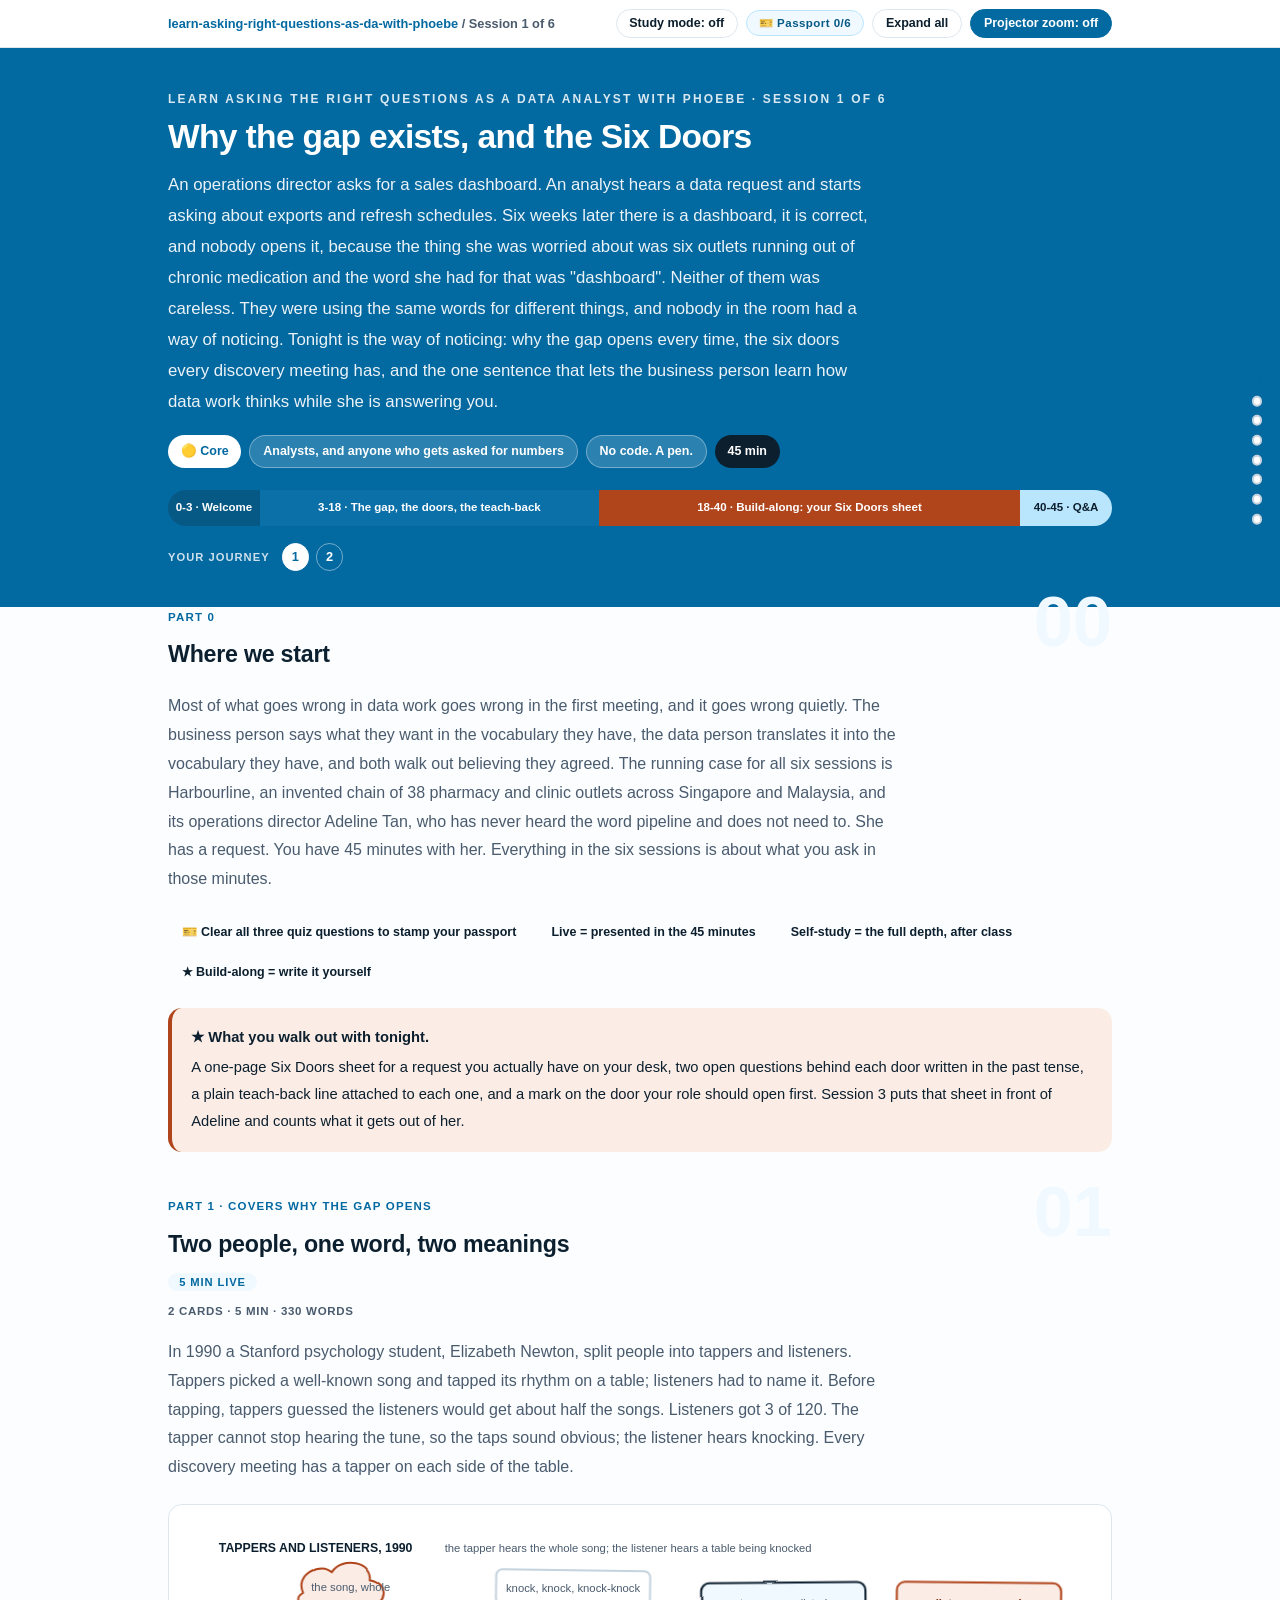
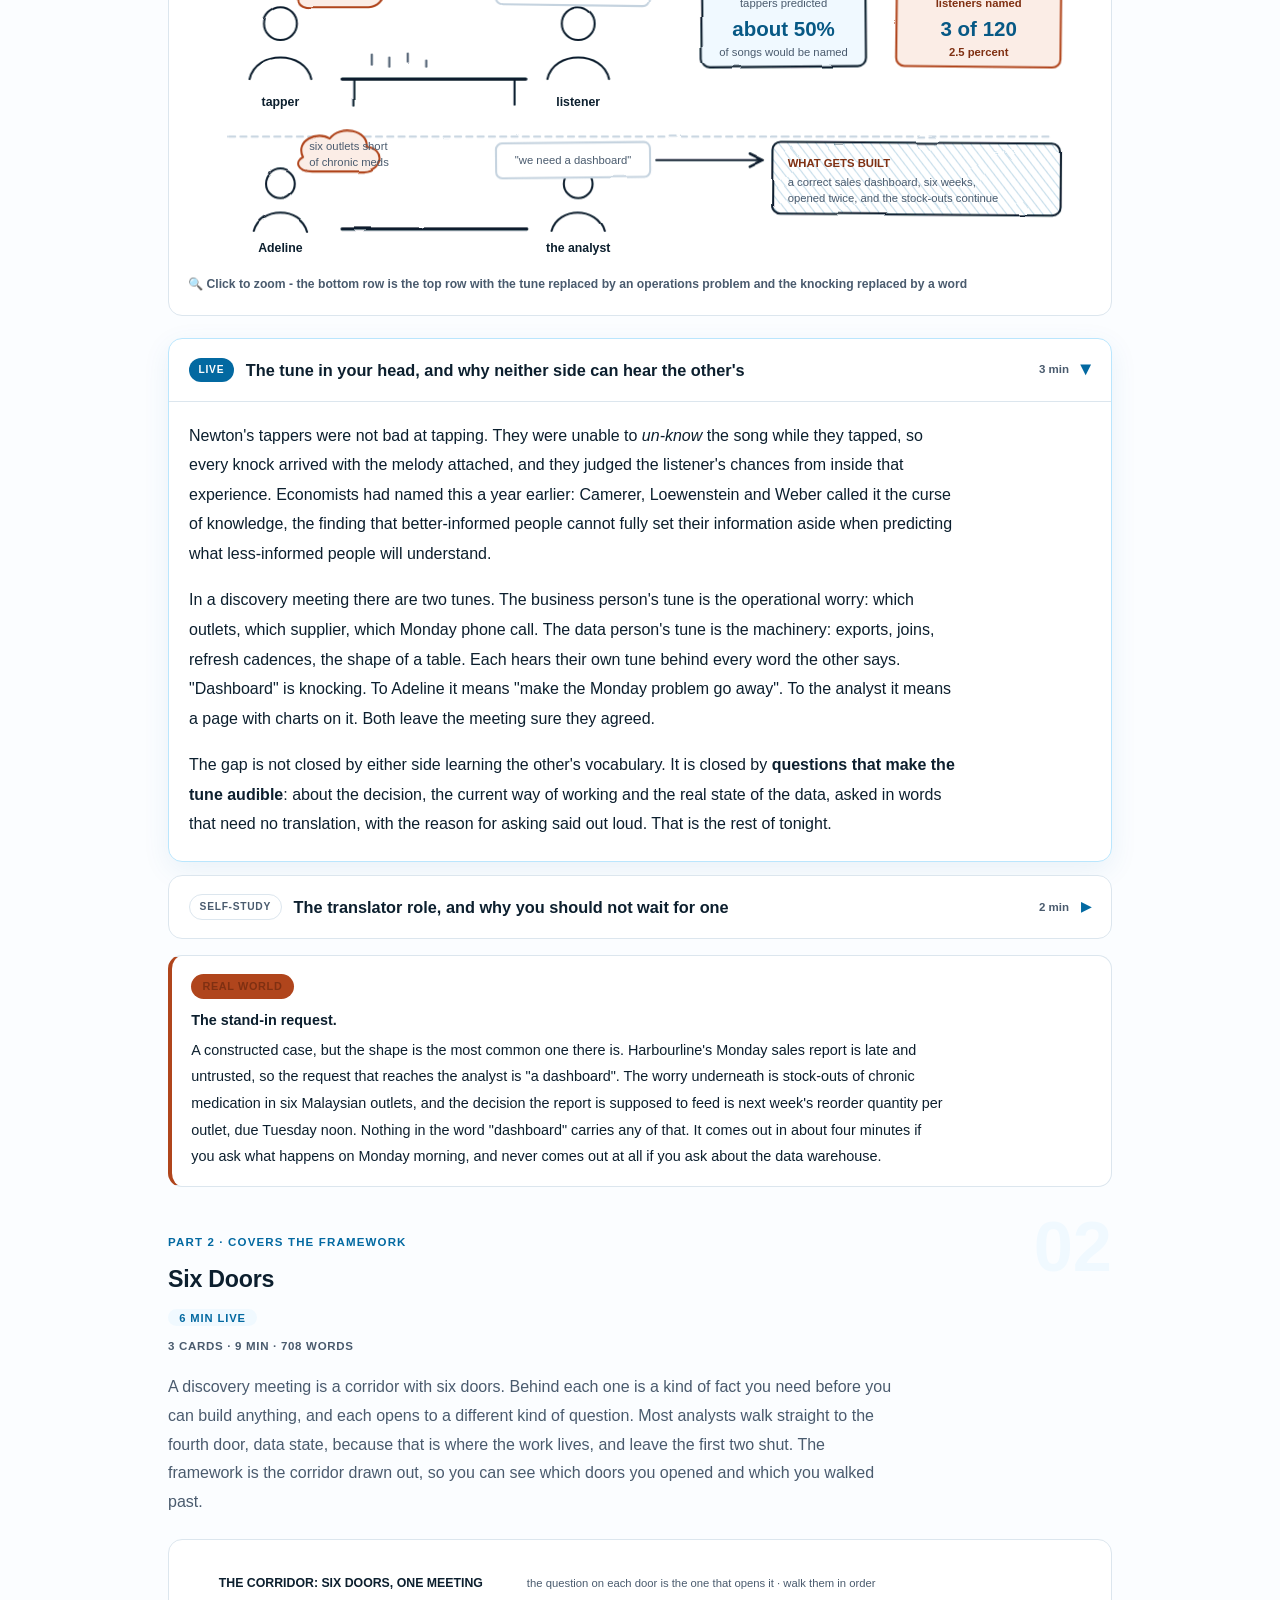
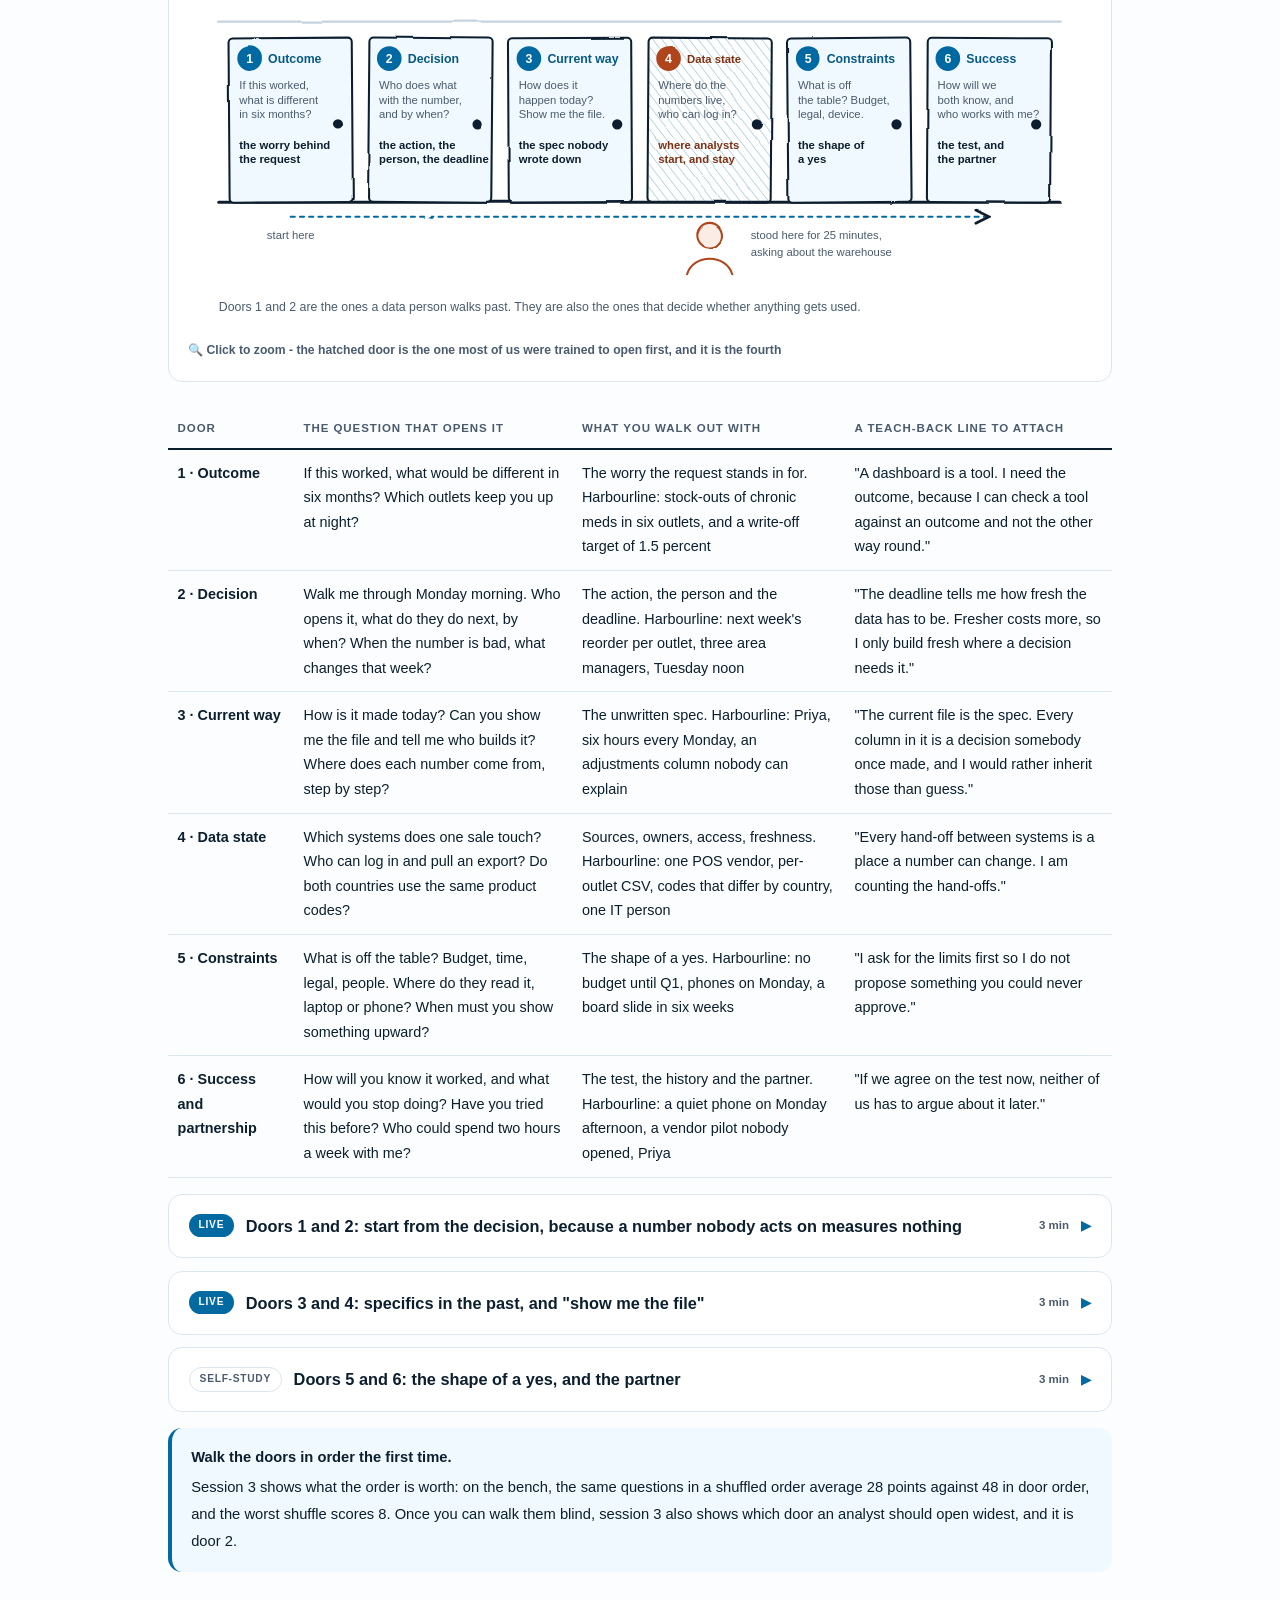
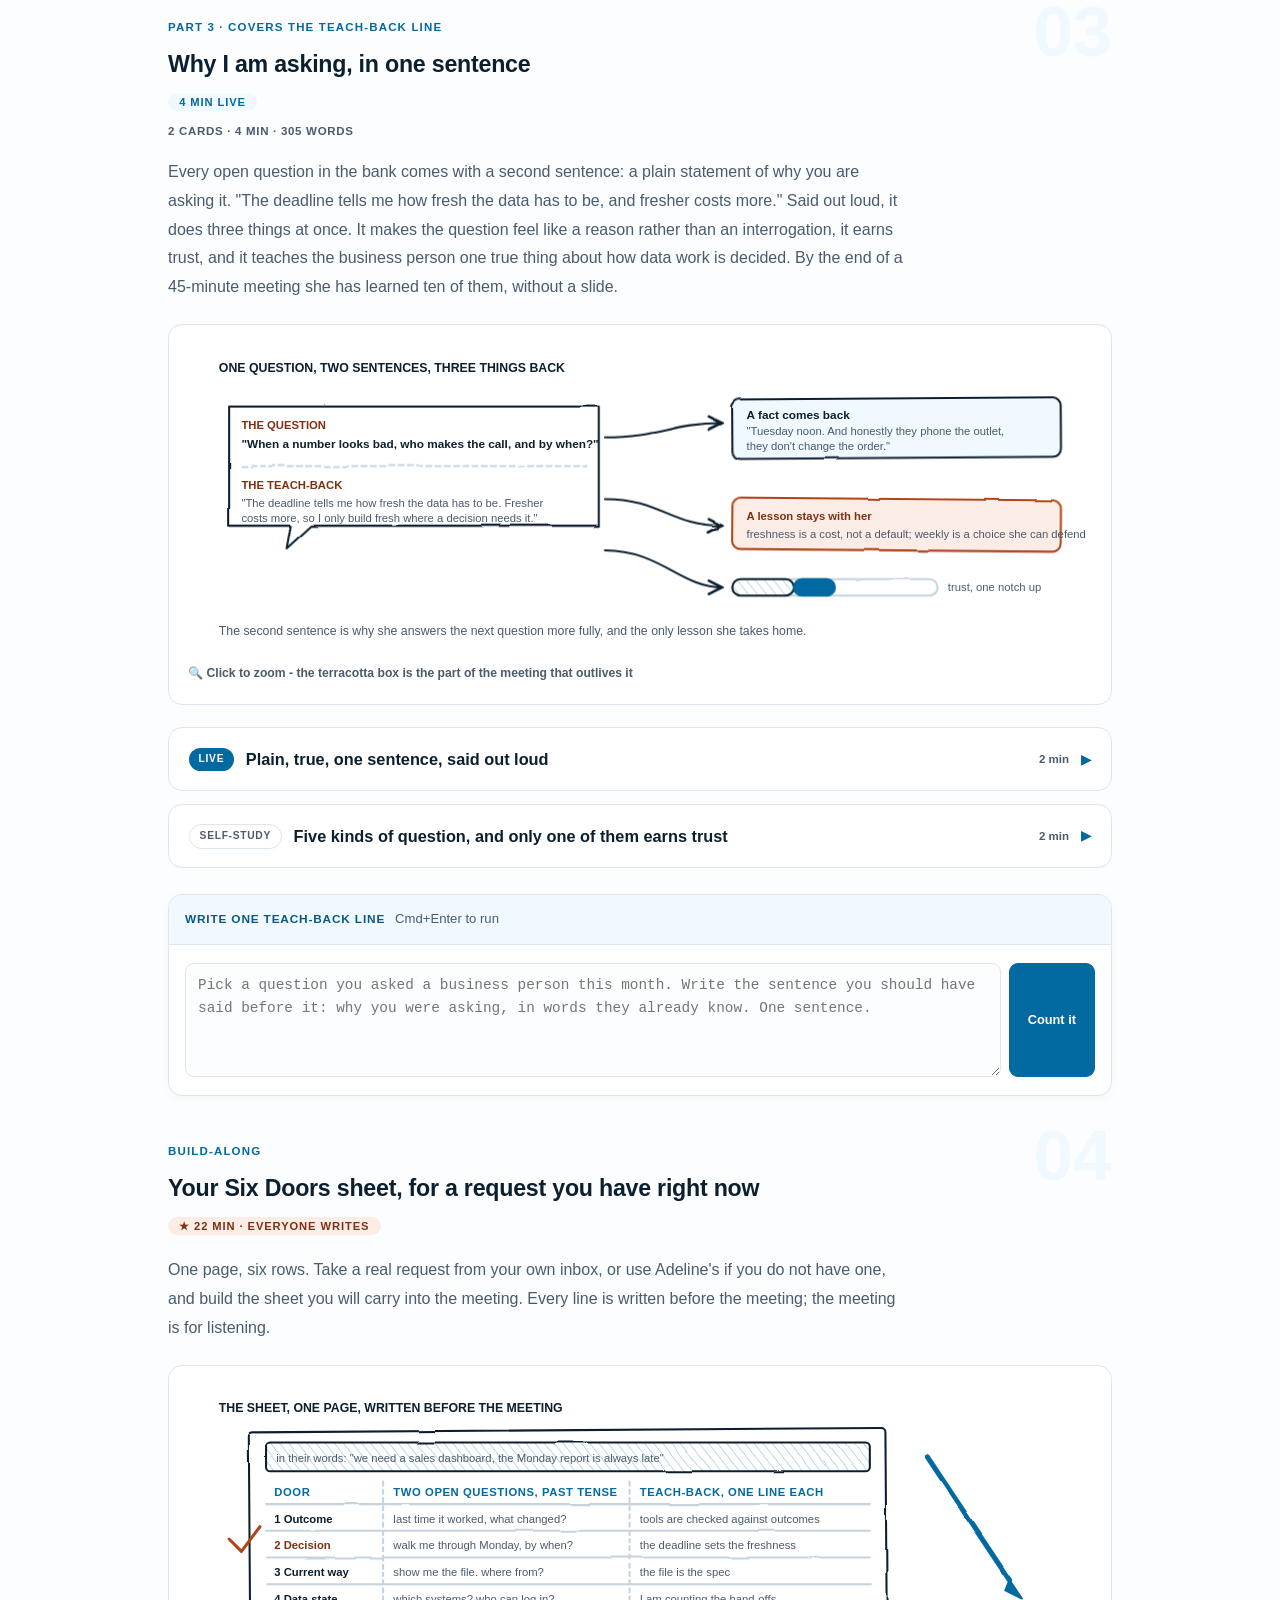
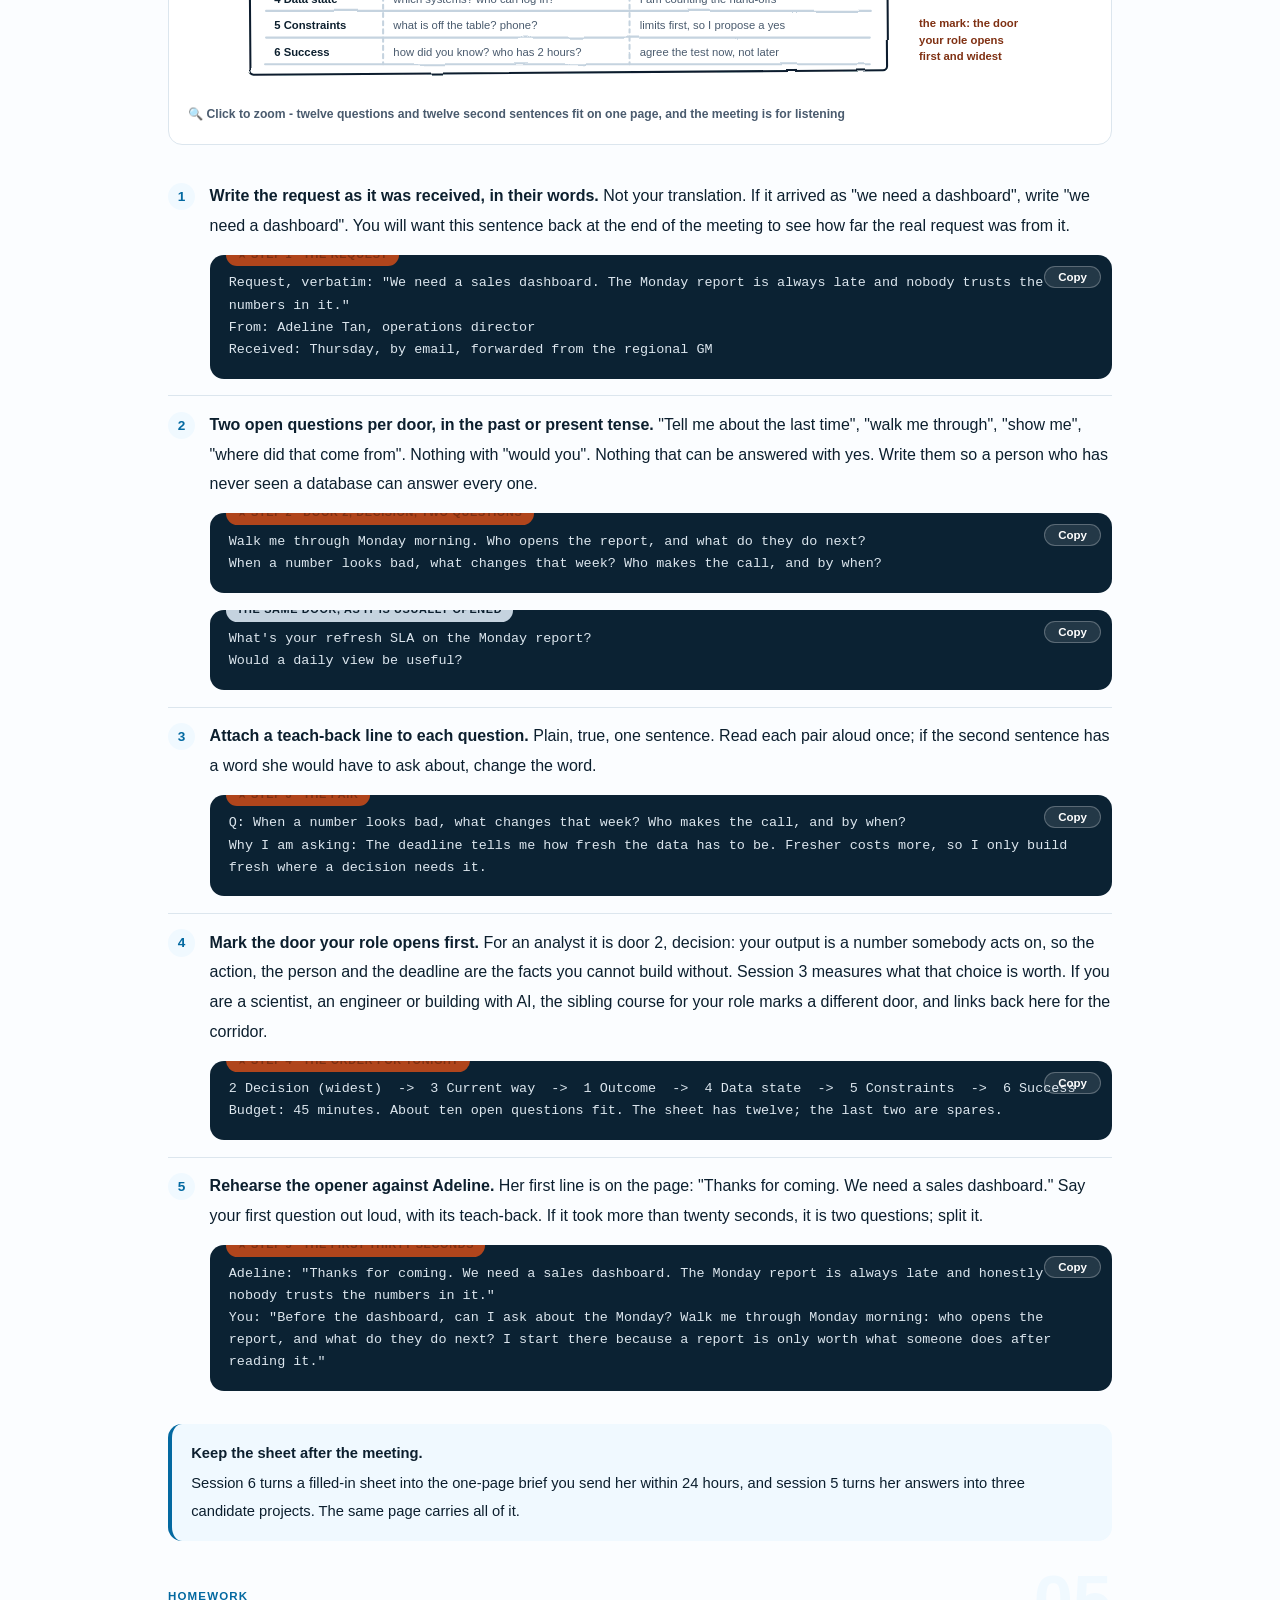
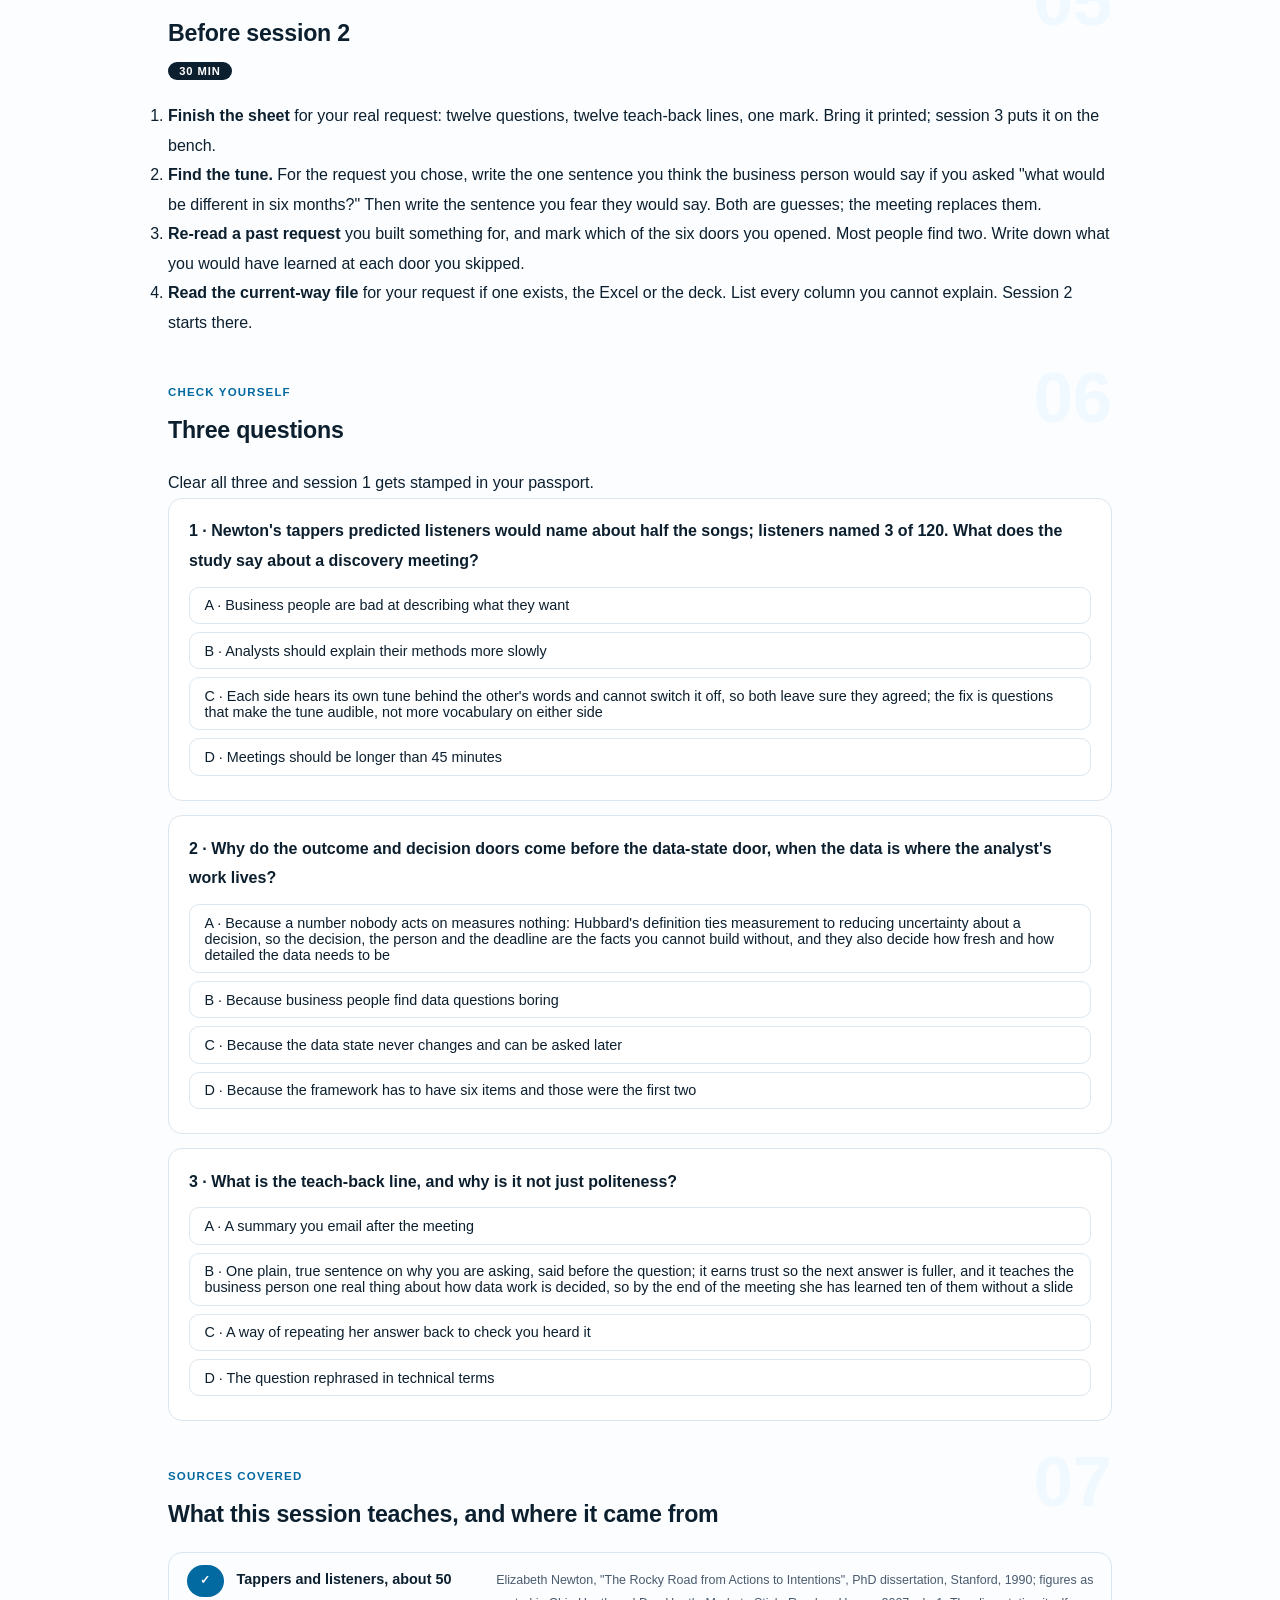
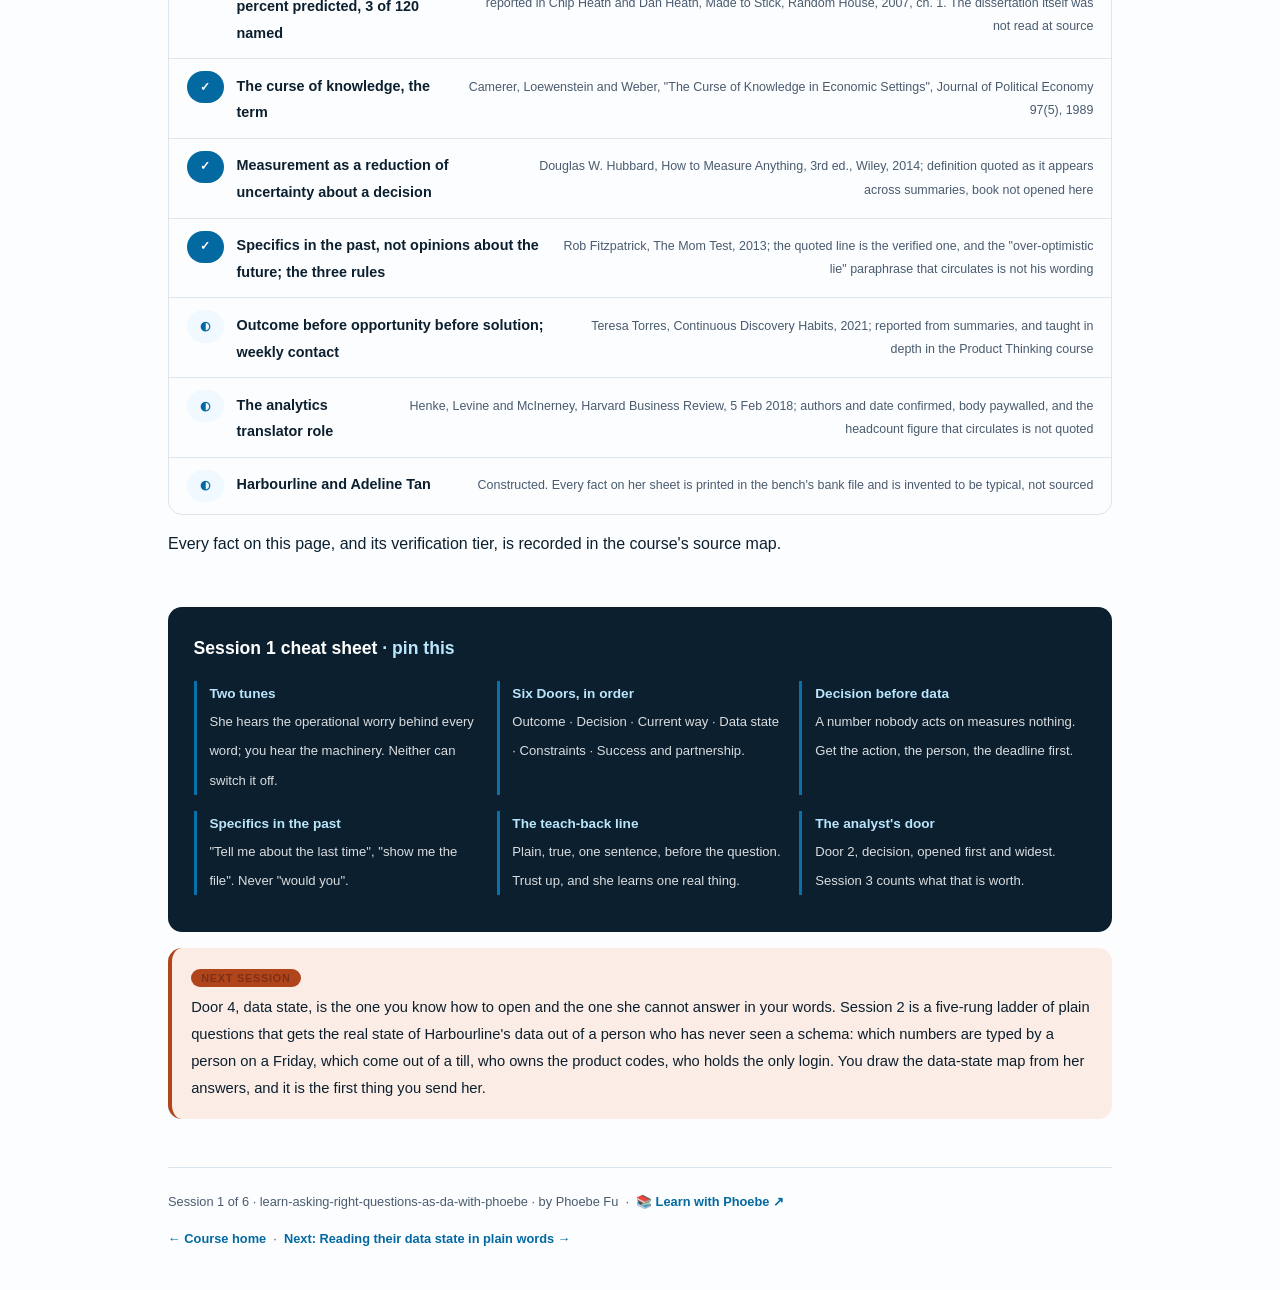
==== courses/01-why-the-gap-and-the-six-doors.html @ 8654616f "Scaffold, framework page, bench and landing for asking-right-questions-as-da Sky and terracotta reth" ====
<!DOCTYPE html>
<html lang="en">
<head>
<meta charset="UTF-8">
<meta name="viewport" content="width=device-width, initial-scale=1.0">
<!-- social:start -->
<meta name="description" content="Session 1 of 6. Why a business person and a data person can sit in the same meeting and leave with two different projects, the Six Doors framework for the questions that close that gap, and the teach-back line that makes the business person learn something every time you ask.">
<meta property="og:type" content="article">
<meta property="og:site_name" content="Learn with Phoebe">
<meta property="og:title" content="Why the gap exists, and the Six Doors - learn asking the right questions as a data analyst with phoebe">
<meta property="og:description" content="Session 1 of 6. Tappers and listeners, the six doors every discovery meeting has, and the one sentence that turns a question into a lesson.">
<meta property="og:url" content="https://phoebefu6.github.io/learn-asking-right-questions-as-da-with-phoebe/courses/01-why-the-gap-and-the-six-doors.html">
<meta property="og:image" content="https://phoebefu6.github.io/learn-asking-right-questions-as-da-with-phoebe/assets/og-cover.png">
<meta property="og:image:width" content="1200">
<meta property="og:image:height" content="630">
<meta name="twitter:card" content="summary_large_image">
<meta name="twitter:title" content="Why the gap exists, and the Six Doors - learn asking the right questions as a data analyst with phoebe">
<meta name="twitter:description" content="Session 1 of 6. The gap, the six doors, the teach-back line.">
<meta name="twitter:image" content="https://phoebefu6.github.io/learn-asking-right-questions-as-da-with-phoebe/assets/og-cover.png">
<!-- social:end -->
<title>Session 1 · Why the gap exists, and the Six Doors - learn asking the right questions as a data analyst with phoebe</title>
<link rel="stylesheet" href="../assets/style.css?v=1">
</head>
<body>

<div class="toolbar">
  <div class="wrap">
    <span class="crumb"><a href="../index.html">learn-asking-right-questions-as-da-with-phoebe</a> / Session 1 of 6</span>
    <button class="btn" id="toggle-all" type="button">Expand all</button>
    <button class="btn primary" id="zoom-toggle" type="button">Projector zoom: off</button>
  </div>
</div>

<header class="masthead">
  <div class="wrap">
    <div class="eyebrow">Learn Asking the Right Questions as a Data Analyst with Phoebe · Session 1 of 6</div>
    <h1>Why the gap exists, and the <span class="accent">Six Doors</span></h1>
    <p class="sub">An operations director asks for a sales dashboard. An analyst hears a data request and starts asking about exports and refresh schedules. Six weeks later there is a dashboard, it is correct, and nobody opens it, because the thing she was worried about was six outlets running out of chronic medication and the word she had for that was "dashboard". Neither of them was careless. They were using the same words for different things, and nobody in the room had a way of noticing. Tonight is the way of noticing: why the gap opens every time, the six doors every discovery meeting has, and the one sentence that lets the business person learn how data work thinks while she is answering you.</p>
    <div class="chip-row">
      <span class="chip level">🟡 Core</span>
      <span class="chip audience">Analysts, and anyone who gets asked for numbers</span>
      <span class="chip audience">No code. A pen.</span>
      <span class="chip time">45 min</span>
    </div>
    <div class="agenda">
      <span class="a1" style="flex:1">0-3 · Welcome</span>
      <span class="a2" style="flex:4">3-18 · The gap, the doors, the teach-back</span>
      <span class="a3" style="flex:5">18-40 · Build-along: your Six Doors sheet</span>
      <span class="a4" style="flex:1">40-45 · Q&amp;A</span>
    </div>
  </div>
</header>

<main class="wrap">

  <section class="section" id="intro">
    <div class="section-kicker">
      <span class="klabel">Part 0</span>
      <h2>Where we start</h2>
    </div>
    <p class="lede">Most of what goes wrong in data work goes wrong in the first meeting, and it goes wrong quietly. The business person says what they want in the vocabulary they have, the data person translates it into the vocabulary they have, and both walk out believing they agreed. The running case for all six sessions is Harbourline, an invented chain of 38 pharmacy and clinic outlets across Singapore and Malaysia, and its operations director Adeline Tan, who has never heard the word pipeline and does not need to. She has a request. You have 45 minutes with her. Everything in the six sessions is about what you ask in those minutes.</p>

    <div class="legend">
      <span class="pill">🎫 Clear all three quiz questions to stamp your passport</span>
      <span class="pill">Live = presented in the 45 minutes</span>
      <span class="pill">Self-study = the full depth, after class</span>
      <span class="pill">★ Build-along = write it yourself</span>
    </div>

    <div class="callout win">
      <p><strong>★ What you walk out with tonight.</strong> A one-page Six Doors sheet for a request you actually have on your desk, two open questions behind each door written in the past tense, a plain teach-back line attached to each one, and a mark on the door your role should open first. Session 3 puts that sheet in front of Adeline and counts what it gets out of her.</p>
    </div>
  </section>

  <section class="section" id="part-1">
    <div class="section-kicker">
      <span class="klabel">Part 1 · covers why the gap opens</span>
      <h2>Two people, one word, two meanings</h2>
      <span class="tag concept">5 min live</span>
    </div>
    <p class="lede">In 1990 a Stanford psychology student, Elizabeth Newton, split people into tappers and listeners. Tappers picked a well-known song and tapped its rhythm on a table; listeners had to name it. Before tapping, tappers guessed the listeners would get about half the songs. Listeners got 3 of 120. The tapper cannot stop hearing the tune, so the taps sound obvious; the listener hears knocking. Every discovery meeting has a tapper on each side of the table.</p>

    <figure class="zoomable">
      <svg viewBox="0 0 880 330" xmlns="http://www.w3.org/2000/svg" role="img" aria-label="A hand-drawn table with a tapper on the left, a tune floating above her head, and a listener on the right hearing only knocks. Between them the tapper's guess, about 50 percent, sits against the listeners' result, 3 of 120 songs, 2.5 percent. Below, the same table redrawn with the operations director on the left, whose tune is six outlets short of chronic medication, and the analyst on the right hearing the word dashboard.">
        <defs>
          <filter id="s1aSk" x="-3%" y="-3%" width="106%" height="106%"><feTurbulence type="fractalNoise" baseFrequency="0.02" numOctaves="2" seed="11" result="n"/><feDisplacementMap in="SourceGraphic" in2="n" scale="2.4" xChannelSelector="R" yChannelSelector="G"/></filter>
          <pattern id="s1aHc" patternUnits="userSpaceOnUse" width="7" height="7" patternTransform="rotate(-38)"><line x1="0" y1="0" x2="0" y2="7" stroke="#0369A1" stroke-width="1" opacity=".5"/></pattern>
          <marker id="s1aAr" viewBox="0 0 10 10" refX="9" refY="5" markerWidth="8" markerHeight="8" orient="auto"><path d="M1 1 L9 5 L1 9" fill="none" stroke="#0C1F2E" stroke-width="1.6" stroke-linecap="round"/></marker>
        </defs>
        <style>
          .s1aH { font: 800 12px Inter, sans-serif; fill: #0C1F2E; }
          .s1aL { font: 600 12px Inter, sans-serif; fill: #0C1F2E; }
          .s1aS { font: 400 11px Inter, sans-serif; fill: #4A5B6E; }
          .s1aB { font: 800 11px Inter, sans-serif; fill: #7F3012; }
          .s1aV { font: 800 20px Inter, sans-serif; fill: #075985; }
          .s1aN { font: 400 12px Inter, sans-serif; fill: #4A5B6E; }
        </style>

        <text class="s1aH" x="30" y="26">TAPPERS AND LISTENERS, 1990</text>
        <text class="s1aS" x="250" y="26">the tapper hears the whole song; the listener hears a table being knocked</text>

        <g filter="url(#s1aSk)" fill="none" stroke="#0C1F2E" stroke-width="2" stroke-linecap="round" stroke-linejoin="round">
          <!-- tapper -->
          <circle cx="90" cy="96" r="16"/>
          <path d="M60 150 C66 122 114 122 120 150"/>
          <!-- the tune, a thought cloud -->
          <path d="M112 66 C104 48 128 36 140 46 C150 30 180 36 178 54 C196 56 194 78 176 80 L120 80 C106 80 104 70 112 66 Z" fill="#FBEDE6" stroke="#B0451C"/>
          <!-- table -->
          <path d="M150 150 L330 150" stroke-width="3"/>
          <path d="M162 150 L162 176 M318 150 L318 176"/>
          <!-- taps -->
          <path d="M178 136 L178 126 M196 138 L196 130 M214 134 L214 126 M232 138 L232 132" stroke="#4A5B6E"/>
          <!-- listener -->
          <circle cx="380" cy="96" r="16"/>
          <path d="M350 150 C356 122 404 122 410 150"/>
          <!-- what the listener hears -->
          <rect x="300" y="44" width="150" height="34" rx="6" transform="rotate(0.8 375 61)" fill="#FFFFFF" stroke="#C5D3DF"/>
          <!-- the two numbers -->
          <rect x="500" y="56" width="160" height="82" rx="8" transform="rotate(-0.5 580 97)" fill="#F0F9FF"/>
          <rect x="690" y="56" width="160" height="82" rx="8" transform="rotate(0.6 770 97)" fill="#FBEDE6" stroke="#B0451C"/>
          <!-- second table: Harbourline -->
          <path d="M40 206 L840 206" stroke="#C5D3DF" stroke-dasharray="6 5"/>
          <circle cx="90" cy="252" r="14"/>
          <path d="M64 298 C70 274 110 274 116 298"/>
          <path d="M112 226 C104 210 126 200 138 208 C148 194 176 200 174 216 C192 218 190 238 172 240 L120 240 C106 240 104 230 112 226 Z" fill="#FBEDE6" stroke="#B0451C"/>
          <path d="M150 296 L330 296" stroke-width="3"/>
          <circle cx="380" cy="252" r="14"/>
          <path d="M354 298 C360 274 400 274 406 298"/>
          <rect x="300" y="212" width="150" height="34" rx="6" transform="rotate(-0.6 375 229)" fill="#FFFFFF" stroke="#C5D3DF"/>
          <path d="M456 229 L560 229" marker-end="url(#s1aAr)"/>
          <rect x="570" y="212" width="280" height="70" rx="8" transform="rotate(0.4 710 247)" fill="url(#s1aHc)"/>
        </g>

        <text class="s1aS" x="120" y="64">the song, whole</text>
        <text class="s1aL" x="90" y="176" text-anchor="middle">tapper</text>
        <text class="s1aS" x="375" y="65" text-anchor="middle">knock, knock, knock-knock</text>
        <text class="s1aL" x="380" y="176" text-anchor="middle">listener</text>
        <text class="s1aS" x="580" y="80" text-anchor="middle">tappers predicted</text>
        <text class="s1aV" x="580" y="108" text-anchor="middle">about 50%</text>
        <text class="s1aS" x="580" y="128" text-anchor="middle">of songs would be named</text>
        <text class="s1aB" x="770" y="80" text-anchor="middle">listeners named</text>
        <text class="s1aV" x="770" y="108" text-anchor="middle">3 of 120</text>
        <text class="s1aB" x="770" y="128" text-anchor="middle">2.5 percent</text>

        <text class="s1aS" x="118" y="219">six outlets short</text>
        <text class="s1aS" x="118" y="235">of chronic meds</text>
        <text class="s1aL" x="90" y="318" text-anchor="middle">Adeline</text>
        <text class="s1aS" x="375" y="233" text-anchor="middle">"we need a dashboard"</text>
        <text class="s1aL" x="380" y="318" text-anchor="middle">the analyst</text>
        <text class="s1aB" x="584" y="236">WHAT GETS BUILT</text>
        <text class="s1aS" x="584" y="254">a correct sales dashboard, six weeks,</text>
        <text class="s1aS" x="584" y="270">opened twice, and the stock-outs continue</text>

      </svg>
      <figcaption>🔍 Click to zoom - the bottom row is the top row with the tune replaced by an operations problem and the knocking replaced by a word</figcaption>
    </figure>

    <details class="card" open>
      <summary><span class="mode live">Live</span>The tune in your head, and why neither side can hear the other's<span class="mini">3 min</span><span class="caret">▶</span></summary>
      <div class="body">
        <p>Newton's tappers were not bad at tapping. They were unable to <em>un-know</em> the song while they tapped, so every knock arrived with the melody attached, and they judged the listener's chances from inside that experience. Economists had named this a year earlier: Camerer, Loewenstein and Weber called it the curse of knowledge, the finding that better-informed people cannot fully set their information aside when predicting what less-informed people will understand.</p>
        <p>In a discovery meeting there are two tunes. The business person's tune is the operational worry: which outlets, which supplier, which Monday phone call. The data person's tune is the machinery: exports, joins, refresh cadences, the shape of a table. Each hears their own tune behind every word the other says. "Dashboard" is knocking. To Adeline it means "make the Monday problem go away". To the analyst it means a page with charts on it. Both leave the meeting sure they agreed.</p>
        <p>The gap is not closed by either side learning the other's vocabulary. It is closed by <strong>questions that make the tune audible</strong>: about the decision, the current way of working and the real state of the data, asked in words that need no translation, with the reason for asking said out loud. That is the rest of tonight.</p>
      </div>
    </details>

    <details class="card">
      <summary><span class="mode self">Self-study</span>The translator role, and why you should not wait for one<span class="mini">2 min</span><span class="caret">▶</span></summary>
      <div class="body">
        <p>In 2018 three McKinsey partners argued in <em>Harvard Business Review</em> that analytics teams needed a named role, the analytics translator, whose job is to make sure the analytics work actually solves the business problem. The article is worth reading for the shape of the role. The number of translators the firm predicted the economy would need circulates widely and was not read at source, so it is not quoted here.</p>
        <p>The practical point: most teams do not have one. The translation happens, or fails to happen, in the first meeting, and the person running that meeting is you. Treating the discovery conversation as part of the analyst's craft, rather than somebody else's job, is the position these six sessions take.</p>
      </div>
    </details>

    <div class="callout example">
      <span class="ex-pill">Real world</span>
      <p><strong>The stand-in request.</strong> A constructed case, but the shape is the most common one there is. Harbourline's Monday sales report is late and untrusted, so the request that reaches the analyst is "a dashboard". The worry underneath is stock-outs of chronic medication in six Malaysian outlets, and the decision the report is supposed to feed is next week's reorder quantity per outlet, due Tuesday noon. Nothing in the word "dashboard" carries any of that. It comes out in about four minutes if you ask what happens on Monday morning, and never comes out at all if you ask about the data warehouse.</p>
    </div>
  </section>

  <section class="section" id="part-2">
    <div class="section-kicker">
      <span class="klabel">Part 2 · covers the framework</span>
      <h2>Six Doors</h2>
      <span class="tag concept">6 min live</span>
    </div>
    <p class="lede">A discovery meeting is a corridor with six doors. Behind each one is a kind of fact you need before you can build anything, and each opens to a different kind of question. Most analysts walk straight to the fourth door, data state, because that is where the work lives, and leave the first two shut. The framework is the corridor drawn out, so you can see which doors you opened and which you walked past.</p>

    <figure class="zoomable">
      <svg viewBox="0 0 880 360" xmlns="http://www.w3.org/2000/svg" role="img" aria-label="A hand-drawn corridor with six doors in a row, labelled outcome, decision, current way, data state, constraints, and success and partnership. Each door carries the question that opens it. An analyst figure stands at the fourth door, data state, with the other doors shut, and a dotted path shows the order the framework walks: door one to door six.">
        <defs>
          <filter id="s1bSk" x="-3%" y="-3%" width="106%" height="106%"><feTurbulence type="fractalNoise" baseFrequency="0.02" numOctaves="2" seed="23" result="n"/><feDisplacementMap in="SourceGraphic" in2="n" scale="2.4" xChannelSelector="R" yChannelSelector="G"/></filter>
          <pattern id="s1bHc" patternUnits="userSpaceOnUse" width="7" height="7" patternTransform="rotate(-38)"><line x1="0" y1="0" x2="0" y2="7" stroke="#0369A1" stroke-width="1" opacity=".5"/></pattern>
          <marker id="s1bAr" viewBox="0 0 10 10" refX="9" refY="5" markerWidth="8" markerHeight="8" orient="auto"><path d="M1 1 L9 5 L1 9" fill="none" stroke="#0C1F2E" stroke-width="1.6" stroke-linecap="round"/></marker>
        </defs>
        <style>
          .s1bH { font: 800 12px Inter, sans-serif; fill: #0C1F2E; }
          .s1bD { font: 800 12px Inter, sans-serif; fill: #075985; }
          .s1bL { font: 600 11px Inter, sans-serif; fill: #0C1F2E; }
          .s1bS { font: 400 11px Inter, sans-serif; fill: #4A5B6E; }
          .s1bB { font: 800 11px Inter, sans-serif; fill: #7F3012; }
          .s1bW { font: 800 12px Inter, sans-serif; fill: #FFFFFF; }
          .s1bN { font: 400 12px Inter, sans-serif; fill: #4A5B6E; }
        </style>

        <text class="s1bH" x="30" y="26">THE CORRIDOR: SIX DOORS, ONE MEETING</text>
        <text class="s1bS" x="330" y="26">the question on each door is the one that opens it · walk them in order</text>

        <g filter="url(#s1bSk)" fill="none" stroke="#0C1F2E" stroke-width="2" stroke-linecap="round" stroke-linejoin="round">
          <!-- floor and wall -->
          <path d="M30 236 L850 236" stroke-width="3"/>
          <path d="M30 60 L850 60" stroke="#C5D3DF"/>
          <!-- six doors, 120 wide, 16 gap, from x=40 -->
          <rect x="40" y="76" width="120" height="160" rx="4" transform="rotate(-0.4 100 156)" fill="#F0F9FF"/>
          <rect x="176" y="76" width="120" height="160" rx="4" transform="rotate(0.5 236 156)" fill="#F0F9FF"/>
          <rect x="312" y="76" width="120" height="160" rx="4" transform="rotate(-0.3 372 156)" fill="#F0F9FF"/>
          <rect x="448" y="76" width="120" height="160" rx="4" transform="rotate(0.4 508 156)" fill="url(#s1bHc)"/>
          <rect x="584" y="76" width="120" height="160" rx="4" transform="rotate(-0.5 644 156)" fill="#F0F9FF"/>
          <rect x="720" y="76" width="120" height="160" rx="4" transform="rotate(0.3 780 156)" fill="#F0F9FF"/>
          <!-- door knobs -->
          <circle cx="146" cy="160" r="4" fill="#0C1F2E"/>
          <circle cx="282" cy="160" r="4" fill="#0C1F2E"/>
          <circle cx="418" cy="160" r="4" fill="#0C1F2E"/>
          <circle cx="554" cy="160" r="4" fill="#0C1F2E"/>
          <circle cx="690" cy="160" r="4" fill="#0C1F2E"/>
          <circle cx="826" cy="160" r="4" fill="#0C1F2E"/>
          <!-- the analyst at door four -->
          <circle cx="508" cy="268" r="12" fill="#FBEDE6" stroke="#B0451C"/>
          <path d="M486 306 C492 286 524 286 530 306" stroke="#B0451C"/>
          <!-- the walking order, a dotted path along the floor -->
          <path d="M100 250 L236 250 L372 250 L508 250 L644 250 L780 250" stroke="#0369A1" stroke-dasharray="4 5" marker-end="url(#s1bAr)"/>
          <!-- door number badges -->
          <circle cx="60" cy="96" r="11" fill="#0369A1" stroke="#0369A1"/>
          <circle cx="196" cy="96" r="11" fill="#0369A1" stroke="#0369A1"/>
          <circle cx="332" cy="96" r="11" fill="#0369A1" stroke="#0369A1"/>
          <circle cx="468" cy="96" r="11" fill="#B0451C" stroke="#B0451C"/>
          <circle cx="604" cy="96" r="11" fill="#0369A1" stroke="#0369A1"/>
          <circle cx="740" cy="96" r="11" fill="#0369A1" stroke="#0369A1"/>
        </g>

        <text class="s1bW" x="60" y="100" text-anchor="middle">1</text>
        <text class="s1bW" x="196" y="100" text-anchor="middle">2</text>
        <text class="s1bW" x="332" y="100" text-anchor="middle">3</text>
        <text class="s1bW" x="468" y="100" text-anchor="middle">4</text>
        <text class="s1bW" x="604" y="100" text-anchor="middle">5</text>
        <text class="s1bW" x="740" y="100" text-anchor="middle">6</text>

        <text class="s1bD" x="78" y="100">Outcome</text>
        <text class="s1bS" x="50" y="126">If this worked,</text>
        <text class="s1bS" x="50" y="140">what is different</text>
        <text class="s1bS" x="50" y="154">in six months?</text>
        <text class="s1bL" x="50" y="184">the worry behind</text>
        <text class="s1bL" x="50" y="198">the request</text>

        <text class="s1bD" x="214" y="100">Decision</text>
        <text class="s1bS" x="186" y="126">Who does what</text>
        <text class="s1bS" x="186" y="140">with the number,</text>
        <text class="s1bS" x="186" y="154">and by when?</text>
        <text class="s1bL" x="186" y="184">the action, the</text>
        <text class="s1bL" x="186" y="198">person, the deadline</text>

        <text class="s1bD" x="350" y="100">Current way</text>
        <text class="s1bS" x="322" y="126">How does it</text>
        <text class="s1bS" x="322" y="140">happen today?</text>
        <text class="s1bS" x="322" y="154">Show me the file.</text>
        <text class="s1bL" x="322" y="184">the spec nobody</text>
        <text class="s1bL" x="322" y="198">wrote down</text>

        <text class="s1bB" x="486" y="100">Data state</text>
        <text class="s1bS" x="458" y="126">Where do the</text>
        <text class="s1bS" x="458" y="140">numbers live,</text>
        <text class="s1bS" x="458" y="154">who can log in?</text>
        <text class="s1bB" x="458" y="184">where analysts</text>
        <text class="s1bB" x="458" y="198">start, and stay</text>

        <text class="s1bD" x="622" y="100">Constraints</text>
        <text class="s1bS" x="594" y="126">What is off</text>
        <text class="s1bS" x="594" y="140">the table? Budget,</text>
        <text class="s1bS" x="594" y="154">legal, device.</text>
        <text class="s1bL" x="594" y="184">the shape of</text>
        <text class="s1bL" x="594" y="198">a yes</text>

        <text class="s1bD" x="758" y="100">Success</text>
        <text class="s1bS" x="730" y="126">How will we</text>
        <text class="s1bS" x="730" y="140">both know, and</text>
        <text class="s1bS" x="730" y="154">who works with me?</text>
        <text class="s1bL" x="730" y="184">the test, and</text>
        <text class="s1bL" x="730" y="198">the partner</text>

        <text class="s1bS" x="548" y="272">stood here for 25 minutes,</text>
        <text class="s1bS" x="548" y="288">asking about the warehouse</text>
        <text class="s1bS" x="100" y="272" text-anchor="middle">start here</text>

        <text class="s1bN" x="30" y="342">Doors 1 and 2 are the ones a data person walks past. They are also the ones that decide whether anything gets used.</text>
      </svg>
      <figcaption>🔍 Click to zoom - the hatched door is the one most of us were trained to open first, and it is the fourth</figcaption>
    </figure>

    <table class="clean">
      <tr><th>Door</th><th>The question that opens it</th><th>What you walk out with</th><th>A teach-back line to attach</th></tr>
      <tr><td><strong>1 · Outcome</strong></td><td>If this worked, what would be different in six months? Which outlets keep you up at night?</td><td>The worry the request stands in for. Harbourline: stock-outs of chronic meds in six outlets, and a write-off target of 1.5 percent</td><td>"A dashboard is a tool. I need the outcome, because I can check a tool against an outcome and not the other way round."</td></tr>
      <tr><td><strong>2 · Decision</strong></td><td>Walk me through Monday morning. Who opens it, what do they do next, by when? When the number is bad, what changes that week?</td><td>The action, the person and the deadline. Harbourline: next week's reorder per outlet, three area managers, Tuesday noon</td><td>"The deadline tells me how fresh the data has to be. Fresher costs more, so I only build fresh where a decision needs it."</td></tr>
      <tr><td><strong>3 · Current way</strong></td><td>How is it made today? Can you show me the file and tell me who builds it? Where does each number come from, step by step?</td><td>The unwritten spec. Harbourline: Priya, six hours every Monday, an adjustments column nobody can explain</td><td>"The current file is the spec. Every column in it is a decision somebody once made, and I would rather inherit those than guess."</td></tr>
      <tr><td><strong>4 · Data state</strong></td><td>Which systems does one sale touch? Who can log in and pull an export? Do both countries use the same product codes?</td><td>Sources, owners, access, freshness. Harbourline: one POS vendor, per-outlet CSV, codes that differ by country, one IT person</td><td>"Every hand-off between systems is a place a number can change. I am counting the hand-offs."</td></tr>
      <tr><td><strong>5 · Constraints</strong></td><td>What is off the table? Budget, time, legal, people. Where do they read it, laptop or phone? When must you show something upward?</td><td>The shape of a yes. Harbourline: no budget until Q1, phones on Monday, a board slide in six weeks</td><td>"I ask for the limits first so I do not propose something you could never approve."</td></tr>
      <tr><td><strong>6 · Success and partnership</strong></td><td>How will you know it worked, and what would you stop doing? Have you tried this before? Who could spend two hours a week with me?</td><td>The test, the history and the partner. Harbourline: a quiet phone on Monday afternoon, a vendor pilot nobody opened, Priya</td><td>"If we agree on the test now, neither of us has to argue about it later."</td></tr>
    </table>

    <details class="card">
      <summary><span class="mode live">Live</span>Doors 1 and 2: start from the decision, because a number nobody acts on measures nothing<span class="mini">3 min</span><span class="caret">▶</span></summary>
      <div class="body">
        <p>Douglas Hubbard's definition of measurement is the whole of door 2 in one line: a measurement is <em>a quantitatively expressed reduction of uncertainty based on one or more observations</em>. Uncertainty about what? About a decision. His method begins by defining the decision before anything is counted, and if you cannot name a decision the number will change, you have not found a measurement yet, you have found a chart.</p>
        <p>So the first door is the outcome and the second is the decision, and they come before any question about data. "What happens on Monday morning" gets you the decision (reorder quantities), the person (three area managers), the deadline (Tuesday noon) and, if you listen, the fact that today the number changes nothing because when it looks bad they phone the outlet. That last fact is worth more than any export schedule. It says the report needs to be different, not faster.</p>
        <p>Teresa Torres's discovery work puts the same thing in product language: a desired <strong>outcome</strong> sits above the opportunities, which sit above the solutions. A dashboard is a solution. Asking for the outcome first is how you find out what it is a solution to.</p>
      </div>
    </details>

    <details class="card">
      <summary><span class="mode live">Live</span>Doors 3 and 4: specifics in the past, and "show me the file"<span class="mini">3 min</span><span class="caret">▶</span></summary>
      <div class="body">
        <p>Rob Fitzpatrick wrote <em>The Mom Test</em> for founders talking to customers, and its three rules transfer whole: talk about their life instead of your idea; ask about specifics in the past instead of generics or opinions about the future; talk less and listen more. His verified line on the second rule is the one to remember: "The world's most deadly fluff is: 'I would definitely buy that.' But folks are wildly optimistic about what they would do in the future." For an analyst, "would you use a daily number?" is that fluff. "Tell me about the last time the report changed a decision" is the past, and the past is where the facts are.</p>
        <p>Door 3, the current way, is opened by one request: <strong>show me the file.</strong> The Monday Excel is the spec nobody wrote. Every column is a decision somebody made once, the adjustments column is a fudge that encodes a real problem, and the six hours Priya spends are the cost you are being asked to remove. Door 4, data state, is the door analysts open first and should open fourth: which systems a sale touches, who owns each, who can log in, whether Singapore and Malaysia use the same product codes. DalleMule and Davenport's 2017 frame for data strategy asks whether a business needs a single source of truth or several fit-for-purpose versions; Harbourline, with three versions of the stock spreadsheet in circulation, has the second by accident.</p>
        <p>Taiichi Ohno's five whys belong at door 3 as well. His example walks from a stopped machine through a blown fuse, a dry bearing and a failing pump to a missing strainer. "Why is the report late" walks from Monday to Priya to the POS export to product codes that differ by country. Stop at "Priya is slow" and you build the wrong thing.</p>
      </div>
    </details>

    <details class="card">
      <summary><span class="mode self">Self-study</span>Doors 5 and 6: the shape of a yes, and the partner<span class="mini">3 min</span><span class="caret">▶</span></summary>
      <div class="body">
        <p>Constraints are asked for early because they define what a proposal can look like, not because they are interesting. No budget until Q1 means the first deliverable is built with what exists. Phones on Monday means a table nobody will scroll on a phone is not read. A board in six weeks means one honest number by then beats a suite after it. Malaysian loyalty data under PDPA with a lawyer who takes four weeks means anything touching it is a second phase.</p>
        <p>Door 6 is two questions. The first is the test: how will you know it worked, and what would you stop doing? Adeline's answer is the best kind, observable and hers: the area managers stop phoning her on Monday afternoon. The second is the partner: who on her side spends two hours a week with you. Torres argues for weekly contact with the people you are building for; the analyst's version is a named person, not a stakeholder group. The person who works with you is the person who can run it after you leave. Fitzpatrick's test for whether a conversation went well is whether the other side gave up something, time, a name, an introduction; Priya, two hours a week, is that something.</p>
      </div>
    </details>

    <div class="callout tip">
      <p><strong>Walk the doors in order the first time.</strong> Session 3 shows what the order is worth: on the bench, the same questions in a shuffled order average 28 points against 48 in door order, and the worst shuffle scores 8. Once you can walk them blind, session 3 also shows which door an analyst should open widest, and it is door 2.</p>
    </div>
  </section>

  <section class="section" id="part-3">
    <div class="section-kicker">
      <span class="klabel">Part 3 · covers the teach-back line</span>
      <h2>Why I am asking, in one sentence</h2>
      <span class="tag concept">4 min live</span>
    </div>
    <p class="lede">Every open question in the bank comes with a second sentence: a plain statement of why you are asking it. "The deadline tells me how fresh the data has to be, and fresher costs more." Said out loud, it does three things at once. It makes the question feel like a reason rather than an interrogation, it earns trust, and it teaches the business person one true thing about how data work is decided. By the end of a 45-minute meeting she has learned ten of them, without a slide.</p>

    <figure class="zoomable">
      <svg viewBox="0 0 880 300" xmlns="http://www.w3.org/2000/svg" role="img" aria-label="A hand-drawn exchange. On the left the analyst's speech bubble has two parts: the question, when a number looks bad who makes the call and by when, and underneath it the teach-back, the deadline tells me how fresh the data has to be and fresher costs more. Two arrows leave the bubble: one to a fact that comes back from the operations director, reorder due Tuesday noon, and one to a small lesson that stays with her, freshness is a cost, not a default. A third arrow, from a trust meter, rises one notch.">
        <defs>
          <filter id="s1cSk" x="-3%" y="-3%" width="106%" height="106%"><feTurbulence type="fractalNoise" baseFrequency="0.02" numOctaves="2" seed="37" result="n"/><feDisplacementMap in="SourceGraphic" in2="n" scale="2.4" xChannelSelector="R" yChannelSelector="G"/></filter>
          <pattern id="s1cHc" patternUnits="userSpaceOnUse" width="7" height="7" patternTransform="rotate(-38)"><line x1="0" y1="0" x2="0" y2="7" stroke="#0369A1" stroke-width="1" opacity=".5"/></pattern>
          <marker id="s1cAr" viewBox="0 0 10 10" refX="9" refY="5" markerWidth="8" markerHeight="8" orient="auto"><path d="M1 1 L9 5 L1 9" fill="none" stroke="#0C1F2E" stroke-width="1.6" stroke-linecap="round"/></marker>
        </defs>
        <style>
          .s1cH { font: 800 12px Inter, sans-serif; fill: #0C1F2E; }
          .s1cL { font: 600 11.5px Inter, sans-serif; fill: #0C1F2E; }
          .s1cS { font: 400 11px Inter, sans-serif; fill: #4A5B6E; }
          .s1cB { font: 800 11px Inter, sans-serif; fill: #7F3012; }
          .s1cW { font: 800 11.5px Inter, sans-serif; fill: #FFFFFF; }
          .s1cN { font: 400 12px Inter, sans-serif; fill: #4A5B6E; }
        </style>

        <text class="s1cH" x="30" y="26">ONE QUESTION, TWO SENTENCES, THREE THINGS BACK</text>

        <g filter="url(#s1cSk)" fill="none" stroke="#0C1F2E" stroke-width="2" stroke-linecap="round" stroke-linejoin="round">
          <!-- the analyst's bubble, two-part -->
          <path d="M40 60 L400 60 L400 176 L120 176 L96 198 L100 176 L40 176 Z" fill="#FFFFFF"/>
          <path d="M52 118 L388 118" stroke="#C5D3DF" stroke-dasharray="5 4"/>
          <!-- arrows out -->
          <path d="M406 90 C460 90 470 76 520 76" marker-end="url(#s1cAr)"/>
          <path d="M406 150 C460 150 470 176 520 176" marker-end="url(#s1cAr)"/>
          <!-- the fact that comes back -->
          <rect x="530" y="52" width="320" height="58" rx="8" transform="rotate(-0.4 690 81)" fill="#F0F9FF"/>
          <!-- the lesson that stays -->
          <rect x="530" y="150" width="320" height="50" rx="8" transform="rotate(0.5 690 175)" fill="#FBEDE6" stroke="#B0451C"/>
          <!-- trust meter -->
          <rect x="530" y="228" width="200" height="16" rx="8" fill="#FFFFFF" stroke="#C5D3DF"/>
          <rect x="530" y="228" width="60" height="16" rx="8" fill="url(#s1cHc)"/>
          <rect x="590" y="228" width="40" height="16" rx="8" fill="#0369A1" stroke="#0369A1"/>
          <path d="M406 200 C460 200 480 236 520 236" marker-end="url(#s1cAr)"/>
        </g>

        <text class="s1cB" x="52" y="82">THE QUESTION</text>
        <text class="s1cL" x="52" y="100">"When a number looks bad, who makes the call, and by when?"</text>
        <text class="s1cB" x="52" y="140">THE TEACH-BACK</text>
        <text class="s1cS" x="52" y="158">"The deadline tells me how fresh the data has to be. Fresher</text>
        <text class="s1cS" x="52" y="172">costs more, so I only build fresh where a decision needs it."</text>

        <text class="s1cL" x="544" y="72">A fact comes back</text>
        <text class="s1cS" x="544" y="88">"Tuesday noon. And honestly they phone the outlet,</text>
        <text class="s1cS" x="544" y="102">they don't change the order."</text>
        <text class="s1cB" x="544" y="170">A lesson stays with her</text>
        <text class="s1cS" x="544" y="188">freshness is a cost, not a default; weekly is a choice she can defend</text>
        <text class="s1cS" x="740" y="240">trust, one notch up</text>

        <text class="s1cN" x="30" y="282">The second sentence is why she answers the next question more fully, and the only lesson she takes home.</text>
      </svg>
      <figcaption>🔍 Click to zoom - the terracotta box is the part of the meeting that outlives it</figcaption>
    </figure>

    <details class="card">
      <summary><span class="mode live">Live</span>Plain, true, one sentence, said out loud<span class="mini">2 min</span><span class="caret">▶</span></summary>
      <div class="body">
        <p>A teach-back line has three properties. It is <strong>plain</strong>: no word she would have to ask about, so "freshness" not "latency", "the file" not "the extract". It is <strong>true</strong>: a real principle of the craft, not a pleasantry. And it is <strong>one sentence</strong>, because two is a lecture and she stops answering.</p>
        <p>Three that earn their place in almost any meeting. Before a data-state question: "Every hand-off between systems is a place a number can change, so I am counting the hand-offs." Before a current-way question: "The current file is the spec. Every column is a decision somebody made once, and I would rather inherit those than guess." Before a success question: "If we agree on the test now, neither of us has to argue about it later." Session 4 builds twelve of these and shows how to choose the one concept per meeting that is worth explaining properly.</p>
      </div>
    </details>

    <details class="card">
      <summary><span class="mode self">Self-study</span>Five kinds of question, and only one of them earns trust<span class="mini">2 min</span><span class="caret">▶</span></summary>
      <div class="body">
        <p>Session 3 sorts every question in the bank into five kinds, and the simulator scores them differently. <strong>Open</strong> questions about the past or present uncover facts and earn a point of trust. <strong>Closed</strong> yes-or-no questions are cheap and get you one fact at most. <strong>Vague</strong> questions ("what are your pain points?") cost minutes and get a generic back. <strong>Jargon</strong> costs twice: she has to ask what you mean, and she is a little less sure you understand her shop. <strong>Leading</strong> questions are the dangerous kind: "you'd want this daily, right?" gets a "sure", and a belief that is wrong goes into your notes and later into your build.</p>
        <p>The trust point is not decoration. On the bench, three of the 24 facts on Adeline's sheet only come out once trust exists, and one of them, that the only IT person is leaving in January, is the one that decides whether anything you build survives the quarter.</p>
      </div>
    </details>

    <div class="tryrow" data-fn="wordcount" data-multiline="1" data-title="Write one teach-back line" data-hint="Pick a question you asked a business person this month. Write the sentence you should have said before it: why you were asking, in words they already know. One sentence." data-seed="" data-cta="Count it"></div>
  </section>

  <section class="section" id="demo-1">
    <div class="section-kicker">
      <span class="klabel">Build-along</span>
      <h2>Your Six Doors sheet, for a request you have right now</h2>
      <span class="tag demo">★ 22 min · everyone writes</span>
    </div>
    <p class="lede">One page, six rows. Take a real request from your own inbox, or use Adeline's if you do not have one, and build the sheet you will carry into the meeting. Every line is written before the meeting; the meeting is for listening.</p>

    <figure class="zoomable">
      <svg viewBox="0 0 880 300" xmlns="http://www.w3.org/2000/svg" role="img" aria-label="A hand-drawn one-page sheet. At the top, the request as received in the business person's own words. Below, six rows, one per door, each with two open questions written in the past tense and a teach-back line beside each. In the margin, a terracotta mark on the decision row shows the door an analyst opens first, and a pen sits on the page.">
        <defs>
          <filter id="s1dSk" x="-3%" y="-3%" width="106%" height="106%"><feTurbulence type="fractalNoise" baseFrequency="0.02" numOctaves="2" seed="41" result="n"/><feDisplacementMap in="SourceGraphic" in2="n" scale="2.4" xChannelSelector="R" yChannelSelector="G"/></filter>
          <pattern id="s1dHc" patternUnits="userSpaceOnUse" width="7" height="7" patternTransform="rotate(-38)"><line x1="0" y1="0" x2="0" y2="7" stroke="#0369A1" stroke-width="1" opacity=".5"/></pattern>
        </defs>
        <style>
          .s1dH { font: 800 12px Inter, sans-serif; fill: #0C1F2E; }
          .s1dL { font: 700 11px Inter, sans-serif; fill: #0C1F2E; }
          .s1dS { font: 400 11px Inter, sans-serif; fill: #4A5B6E; }
          .s1dB { font: 800 11px Inter, sans-serif; fill: #7F3012; }
          .s1dA { font: 700 11px Inter, sans-serif; fill: #0369A1; letter-spacing: .05em; }
          .s1dN { font: 400 12px Inter, sans-serif; fill: #4A5B6E; }
        </style>

        <text class="s1dH" x="30" y="26">THE SHEET, ONE PAGE, WRITTEN BEFORE THE MEETING</text>

        <g filter="url(#s1dSk)" fill="none" stroke="#0C1F2E" stroke-width="2" stroke-linecap="round" stroke-linejoin="round">
          <!-- the page -->
          <rect x="60" y="44" width="620" height="236" rx="4" transform="rotate(-0.4 370 162)" fill="#FFFFFF"/>
          <!-- request box -->
          <rect x="76" y="56" width="588" height="28" rx="4" fill="url(#s1dHc)"/>
          <!-- six rows -->
          <path d="M76 116 L664 116 M76 142 L664 142 M76 168 L664 168 M76 194 L664 194 M76 220 L664 220 M76 246 L664 246 M76 272 L664 272" stroke="#C5D3DF"/>
          <!-- column rules -->
          <path d="M190 94 L190 272 M430 94 L430 272" stroke="#C5D3DF" stroke-dasharray="4 4"/>
          <!-- the mark on the decision row -->
          <path d="M40 150 L52 162 L70 138" stroke="#B0451C" stroke-width="3"/>
          <!-- pen -->
          <path d="M720 70 L800 190" stroke="#0369A1" stroke-width="5"/>
          <path d="M800 190 L812 208 L796 200 Z" fill="#0369A1" stroke="#0369A1"/>
        </g>

        <text class="s1dS" x="86" y="75">in their words: "we need a sales dashboard, the Monday report is always late"</text>
        <text class="s1dA" x="84" y="108">DOOR</text>
        <text class="s1dA" x="200" y="108">TWO OPEN QUESTIONS, PAST TENSE</text>
        <text class="s1dA" x="440" y="108">TEACH-BACK, ONE LINE EACH</text>
        <text class="s1dL" x="84" y="134">1 Outcome</text>
        <text class="s1dS" x="200" y="134">last time it worked, what changed?</text>
        <text class="s1dS" x="440" y="134">tools are checked against outcomes</text>
        <text class="s1dB" x="84" y="160">2 Decision</text>
        <text class="s1dS" x="200" y="160">walk me through Monday, by when?</text>
        <text class="s1dS" x="440" y="160">the deadline sets the freshness</text>
        <text class="s1dL" x="84" y="186">3 Current way</text>
        <text class="s1dS" x="200" y="186">show me the file. where from?</text>
        <text class="s1dS" x="440" y="186">the file is the spec</text>
        <text class="s1dL" x="84" y="212">4 Data state</text>
        <text class="s1dS" x="200" y="212">which systems? who can log in?</text>
        <text class="s1dS" x="440" y="212">I am counting the hand-offs</text>
        <text class="s1dL" x="84" y="238">5 Constraints</text>
        <text class="s1dS" x="200" y="238">what is off the table? phone?</text>
        <text class="s1dS" x="440" y="238">limits first, so I propose a yes</text>
        <text class="s1dL" x="84" y="264">6 Success</text>
        <text class="s1dS" x="200" y="264">how did you know? who has 2 hours?</text>
        <text class="s1dS" x="440" y="264">agree the test now, not later</text>

        <text class="s1dB" x="712" y="236">the mark: the door</text>
        <text class="s1dB" x="712" y="252">your role opens</text>
        <text class="s1dB" x="712" y="268">first and widest</text>

      </svg>
      <figcaption>🔍 Click to zoom - twelve questions and twelve second sentences fit on one page, and the meeting is for listening</figcaption>
    </figure>

    <div class="steps">
      <div class="step">
        <p><strong>Write the request as it was received, in their words.</strong> Not your translation. If it arrived as "we need a dashboard", write "we need a dashboard". You will want this sentence back at the end of the meeting to see how far the real request was from it.</p>
        <div class="prompt-box good"><span class="label">★ Step 1 · the request</span>Request, verbatim: "We need a sales dashboard. The Monday report is always late and nobody trusts the numbers in it."
From: Adeline Tan, operations director
Received: Thursday, by email, forwarded from the regional GM</div>
      </div>
      <div class="step">
        <p><strong>Two open questions per door, in the past or present tense.</strong> "Tell me about the last time", "walk me through", "show me", "where did that come from". Nothing with "would you". Nothing that can be answered with yes. Write them so a person who has never seen a database can answer every one.</p>
        <div class="prompt-box good"><span class="label">★ Step 2 · door 2, decision, two questions</span>Walk me through Monday morning. Who opens the report, and what do they do next?
When a number looks bad, what changes that week? Who makes the call, and by when?</div>
        <div class="prompt-box bad"><span class="label">The same door, as it is usually opened</span>What's your refresh SLA on the Monday report?
Would a daily view be useful?</div>
      </div>
      <div class="step">
        <p><strong>Attach a teach-back line to each question.</strong> Plain, true, one sentence. Read each pair aloud once; if the second sentence has a word she would have to ask about, change the word.</p>
        <div class="prompt-box good"><span class="label">★ Step 3 · the pair</span>Q: When a number looks bad, what changes that week? Who makes the call, and by when?
Why I am asking: The deadline tells me how fresh the data has to be. Fresher costs more, so I only build fresh where a decision needs it.</div>
      </div>
      <div class="step">
        <p><strong>Mark the door your role opens first.</strong> For an analyst it is door 2, decision: your output is a number somebody acts on, so the action, the person and the deadline are the facts you cannot build without. Session 3 measures what that choice is worth. If you are a scientist, an engineer or building with AI, the sibling course for your role marks a different door, and links back here for the corridor.</p>
        <div class="prompt-box good"><span class="label">★ Step 4 · the order for tonight</span>2 Decision (widest)  ->  3 Current way  ->  1 Outcome  ->  4 Data state  ->  5 Constraints  ->  6 Success
Budget: 45 minutes. About ten open questions fit. The sheet has twelve; the last two are spares.</div>
      </div>
      <div class="step">
        <p><strong>Rehearse the opener against Adeline.</strong> Her first line is on the page: "Thanks for coming. We need a sales dashboard." Say your first question out loud, with its teach-back. If it took more than twenty seconds, it is two questions; split it.</p>
        <div class="prompt-box good"><span class="label">★ Step 5 · the first thirty seconds</span>Adeline: "Thanks for coming. We need a sales dashboard. The Monday report is always late and honestly nobody trusts the numbers in it."
You: "Before the dashboard, can I ask about the Monday? Walk me through Monday morning: who opens the report, and what do they do next? I start there because a report is only worth what someone does after reading it."</div>
      </div>
    </div>

    <div class="callout tip">
      <p><strong>Keep the sheet after the meeting.</strong> Session 6 turns a filled-in sheet into the one-page brief you send her within 24 hours, and session 5 turns her answers into three candidate projects. The same page carries all of it.</p>
    </div>
  </section>

  <section class="section" id="exercise">
    <div class="section-kicker">
      <span class="klabel">Homework</span>
      <h2>Before session 2</h2>
      <span class="tag exercise">30 min</span>
    </div>
    <ol>
      <li><strong>Finish the sheet</strong> for your real request: twelve questions, twelve teach-back lines, one mark. Bring it printed; session 3 puts it on the bench.</li>
      <li><strong>Find the tune.</strong> For the request you chose, write the one sentence you think the business person would say if you asked "what would be different in six months?" Then write the sentence you fear they would say. Both are guesses; the meeting replaces them.</li>
      <li><strong>Re-read a past request</strong> you built something for, and mark which of the six doors you opened. Most people find two. Write down what you would have learned at each door you skipped.</li>
      <li><strong>Read the current-way file</strong> for your request if one exists, the Excel or the deck. List every column you cannot explain. Session 2 starts there.</li>
    </ol>
  </section>

  <section class="section" id="quiz">
    <div class="section-kicker">
      <span class="klabel">Check yourself</span>
      <h2>Three questions</h2>
    </div>
    <p>Clear all three and session 1 gets stamped in your passport.</p>

    <div class="quiz-q" data-answer="2">
      <p class="qtext">1 · Newton's tappers predicted listeners would name about half the songs; listeners named 3 of 120. What does the study say about a discovery meeting?</p>
      <button class="qopt" type="button">A · Business people are bad at describing what they want</button>
      <button class="qopt" type="button">B · Analysts should explain their methods more slowly</button>
      <button class="qopt" type="button">C · Each side hears its own tune behind the other's words and cannot switch it off, so both leave sure they agreed; the fix is questions that make the tune audible, not more vocabulary on either side</button>
      <button class="qopt" type="button">D · Meetings should be longer than 45 minutes</button>
      <p class="qwhy">The curse of knowledge runs both ways. Adeline hears "stock-outs" behind "dashboard"; the analyst hears "charts". Neither is careless, and neither notices, which is why the doors are walked in order rather than trusted to instinct.</p>
    </div>

    <div class="quiz-q" data-answer="0">
      <p class="qtext">2 · Why do the outcome and decision doors come before the data-state door, when the data is where the analyst's work lives?</p>
      <button class="qopt" type="button">A · Because a number nobody acts on measures nothing: Hubbard's definition ties measurement to reducing uncertainty about a decision, so the decision, the person and the deadline are the facts you cannot build without, and they also decide how fresh and how detailed the data needs to be</button>
      <button class="qopt" type="button">B · Because business people find data questions boring</button>
      <button class="qopt" type="button">C · Because the data state never changes and can be asked later</button>
      <button class="qopt" type="button">D · Because the framework has to have six items and those were the first two</button>
      <p class="qwhy">At Harbourline, "who makes the call and by when" yields Tuesday noon, three area managers, and the fact that today the number changes nothing. That last fact says the report needs to be different, not faster, and no export schedule would have surfaced it.</p>
    </div>

    <div class="quiz-q" data-answer="1">
      <p class="qtext">3 · What is the teach-back line, and why is it not just politeness?</p>
      <button class="qopt" type="button">A · A summary you email after the meeting</button>
      <button class="qopt" type="button">B · One plain, true sentence on why you are asking, said before the question; it earns trust so the next answer is fuller, and it teaches the business person one real thing about how data work is decided, so by the end of the meeting she has learned ten of them without a slide</button>
      <button class="qopt" type="button">C · A way of repeating her answer back to check you heard it</button>
      <button class="qopt" type="button">D · The question rephrased in technical terms</button>
      <p class="qwhy">On the bench, three of Adeline's 24 facts only surface once trust exists, and one of them, the only IT person leaving in January, decides whether anything built survives the quarter. The second sentence is how trust is built while you are still asking.</p>
    </div>

    <p class="quiz-score"></p>
  </section>

  <section class="section" id="official">
    <div class="section-kicker">
      <span class="klabel">Sources covered</span>
      <h2>What this session teaches, and where it came from</h2>
    </div>
    <div class="covered">
      <div class="covered-row"><span class="status pill solid">✓</span><span class="name">Tappers and listeners, about 50 percent predicted, 3 of 120 named</span><span class="note">Elizabeth Newton, "The Rocky Road from Actions to Intentions", PhD dissertation, Stanford, 1990; figures as reported in Chip Heath and Dan Heath, Made to Stick, Random House, 2007, ch. 1. The dissertation itself was not read at source</span></div>
      <div class="covered-row"><span class="status pill solid">✓</span><span class="name">The curse of knowledge, the term</span><span class="note">Camerer, Loewenstein and Weber, "The Curse of Knowledge in Economic Settings", Journal of Political Economy 97(5), 1989</span></div>
      <div class="covered-row"><span class="status pill solid">✓</span><span class="name">Measurement as a reduction of uncertainty about a decision</span><span class="note">Douglas W. Hubbard, How to Measure Anything, 3rd ed., Wiley, 2014; definition quoted as it appears across summaries, book not opened here</span></div>
      <div class="covered-row"><span class="status pill solid">✓</span><span class="name">Specifics in the past, not opinions about the future; the three rules</span><span class="note">Rob Fitzpatrick, The Mom Test, 2013; the quoted line is the verified one, and the "over-optimistic lie" paraphrase that circulates is not his wording</span></div>
      <div class="covered-row"><span class="status pill light">◐</span><span class="name">Outcome before opportunity before solution; weekly contact</span><span class="note">Teresa Torres, Continuous Discovery Habits, 2021; reported from summaries, and taught in depth in the Product Thinking course</span></div>
      <div class="covered-row"><span class="status pill light">◐</span><span class="name">The analytics translator role</span><span class="note">Henke, Levine and McInerney, Harvard Business Review, 5 Feb 2018; authors and date confirmed, body paywalled, and the headcount figure that circulates is not quoted</span></div>
      <div class="covered-row"><span class="status pill light">◐</span><span class="name">Harbourline and Adeline Tan</span><span class="note">Constructed. Every fact on her sheet is printed in the bench's bank file and is invented to be typical, not sourced</span></div>
    </div>
    <p class="mono" style="margin-top:14px">Every fact on this page, and its verification tier, is recorded in the course's source map.</p>
  </section>

  <section class="cheat" id="cheatsheet">
    <h3>Session 1 cheat sheet <span>· pin this</span></h3>
    <div class="grid-2">
      <div class="cheat-item"><b>Two tunes</b><span>She hears the operational worry behind every word; you hear the machinery. Neither can switch it off.</span></div>
      <div class="cheat-item"><b>Six Doors, in order</b><span>Outcome · Decision · Current way · Data state · Constraints · Success and partnership.</span></div>
      <div class="cheat-item"><b>Decision before data</b><span>A number nobody acts on measures nothing. Get the action, the person, the deadline first.</span></div>
      <div class="cheat-item"><b>Specifics in the past</b><span>"Tell me about the last time", "show me the file". Never "would you".</span></div>
      <div class="cheat-item"><b>The teach-back line</b><span>Plain, true, one sentence, before the question. Trust up, and she learns one real thing.</span></div>
      <div class="cheat-item"><b>The analyst's door</b><span>Door 2, decision, opened first and widest. Session 3 counts what that is worth.</span></div>
    </div>
  </section>

  <div class="callout next">
    <span class="nx-pill">Next session</span>
    <p>Door 4, data state, is the one you know how to open and the one she cannot answer in your words. Session 2 is a five-rung ladder of plain questions that gets the real state of Harbourline's data out of a person who has never seen a schema: which numbers are typed by a person on a Friday, which come out of a till, who owns the product codes, who holds the only login. You draw the data-state map from her answers, and it is the first thing you send her.</p>
  </div>

  <footer class="pagefoot">
    <span>Session 1 of 6 · learn-asking-right-questions-as-da-with-phoebe · by Phoebe Fu &nbsp;·&nbsp; 📚 <a href="https://phoebefu6.github.io/learn-with-phoebe/">Learn with Phoebe ↗</a></span>
    <span><a href="../index.html">← Course home</a> &nbsp;·&nbsp; <a href="02-reading-their-data-state.html">Next: Reading their data state in plain words →</a></span>
  </footer>

</main>

<script src="../assets/app.js?v=1"></script>
</body>
</html>
---- assets/style.css ----
/* learn-asking-right-questions-as-da-with-phoebe - editorial bold design system
   Accent: sky #0369A1 · Ink deep sky #075985 · Flagship: terracotta #B0451C
   (CSS var names still read --indigo/--amber; they hold sky and terracotta.)
   NOTE: this is the PAGE chrome. The simulator palette inside asking-live.js is separate. */

:root {
  --indigo: #0369A1;
  --indigo-deep: #075985;
  --indigo-mid: #0B6FA8;
  --indigo-soft: #BAE6FD;
  --indigo-50: #F0F9FF;
  --ink: #0C1F2E;
  --muted: #4A5B6E;
  --faint: #C5D3DF;
  --hairline: #DCE6EE;
  --clay: #B0451C;
  --clay-ink: #7F3012;
  --amber: #B0451C;
  --amber-ink: #7F3012;
  --amber-50: #FBEDE6;
  --paper: #FBFDFF;
  --code-bg: #0B2233;
  --code-ink: #DCE6EE;
  --scrim-rgb: 12,31,46;
  --shadow-rgb: 3,105,161;
  --radius: 14px;
}

* { margin: 0; padding: 0; box-sizing: border-box; }

html { font-size: 16px; scroll-behavior: smooth; }
html.zoom-125 { font-size: 20px; }
html.zoom-150 { font-size: 24px; }

body {
  font-family: "Inter", -apple-system, BlinkMacSystemFont, "Segoe UI", Roboto, sans-serif;
  background: var(--paper);
  color: var(--ink);
  line-height: 1.85;
  font-feature-settings: "tnum";
}

.wrap { max-width: 62rem; margin: 0 auto; padding: 0 1.5rem; }

/* ---------- header band ---------- */
.masthead {
  background: var(--indigo);
  color: #fff;
  padding: 2.5rem 0 2.25rem;
}
.masthead .eyebrow {
  font-size: .75rem;
  letter-spacing: .18em;
  text-transform: uppercase;
  opacity: .85;
  font-weight: 600;
}
.masthead h1 {
  font-size: 2.1rem;
  line-height: 1.15;
  font-weight: 800;
  margin: .5rem 0 .75rem;
  letter-spacing: -.02em;
}
.masthead h1 .accent { color: inherit; }
.masthead .sub { font-size: 1.05rem; opacity: .92; max-width: 44rem; }

.chip-row { display: flex; flex-wrap: wrap; gap: .5rem; margin-top: 1.1rem; }
.chip {
  display: inline-flex;
  align-items: center;
  gap: .35rem;
  border-radius: 999px;
  padding: .25rem .8rem;
  font-size: .78rem;
  font-weight: 600;
  white-space: nowrap;
}
.chip.level { background: #fff; color: var(--indigo); }
.chip.audience { background: rgba(255,255,255,.16); color: #fff; border: 1px solid rgba(255,255,255,.35); }
.chip.time { background: var(--ink); color: #fff; font-variant-numeric: tabular-nums; }


/* ---------- agenda band ----------
   Recovered 2026-09-02. These six repos were scaffolded from a stylesheet that had
   lost this block, so .agenda rendered as run-on inline text ~700px tall inside the
   masthead. 87 of 93 repos carry it; these were the exception, and they were also the
   six the estate sweep could not see. See course-builder/references/field-notes.md.

   .a3 does NOT reuse the donor's `color: var(--amber-ink)`: that pair falls below
   4.5:1 against --amber in all six palettes, which is the same failure the sweep
   flags on the wellbeing courses. The literal below is the darkest tone of this
   repo's own amber-ink that clears 4.5:1, so the band stays bright. Recompute it if
   --amber changes. */
.agenda {
  display: flex;
  border-radius: 999px;
  overflow: hidden;
  margin: 1.4rem 0 0;
  font-size: .72rem;
  font-weight: 600;
  text-align: center;
  color: #fff;
}
.agenda span { padding: .45rem .3rem; white-space: nowrap; overflow: hidden; text-overflow: ellipsis; }
.agenda .a1 { background: var(--indigo-deep); }
.agenda .a2 { background: var(--indigo-mid); }
.agenda .a3 { background: var(--amber); color: #FFFFFF; }
.agenda .a4 { background: var(--indigo-soft); color: var(--ink); }

/* ---------- toolbar ---------- */
.toolbar {
  position: sticky;
  top: 0;
  z-index: 40;
  background: rgba(255,255,255,.94);
  backdrop-filter: blur(6px);
  border-bottom: 1px solid var(--hairline);
  padding: .55rem 0;
}
.toolbar .wrap { display: flex; align-items: center; gap: .5rem; flex-wrap: nowrap; }
.toolbar .crumb { font-size: .8rem; color: var(--muted); font-weight: 600; margin-right: auto; min-width: 0; white-space: nowrap; overflow: hidden; text-overflow: ellipsis; }
.toolbar .btn { white-space: nowrap; flex: none; padding: .38rem .8rem; font-size: .78rem; line-height: 1.2; }
.toolbar .crumb a { color: var(--indigo); text-decoration: none; }
.btn {
  border: 1px solid var(--hairline);
  background: #fff;
  color: var(--ink);
  border-radius: 999px;
  padding: .35rem .9rem;
  font-size: .78rem;
  font-weight: 600;
  cursor: pointer;
  font-family: inherit;
  transition: all .15s ease;
}
.btn:hover { border-color: var(--indigo); color: var(--indigo); }
.btn.primary { background: var(--indigo); border-color: var(--indigo); color: #fff; }
.btn.primary:hover { background: var(--indigo-deep); }

/* ---------- sections ---------- */
main { padding: 2.5rem 0 4rem; }

.section { margin-bottom: 2.8rem; }
.section-kicker { margin-bottom: 1rem; }
.section-kicker .klabel {
  display: block;
  font-size: .72rem;
  text-transform: uppercase;
  letter-spacing: .1em;
  color: var(--indigo);
  font-weight: 700;
  margin-bottom: .35rem;
}
.section-kicker h2 {
  font-size: 1.45rem;
  font-weight: 800;
  letter-spacing: -.01em;
  display: flex;
  align-items: center;
  gap: .7rem;
  flex-wrap: wrap;
}
.section-kicker .tag {
  border-radius: 999px;
  padding: .18rem .7rem;
  font-size: .7rem;
  font-weight: 700;
  text-transform: uppercase;
  letter-spacing: .08em;
}
.tag.concept { background: var(--indigo-50); color: var(--indigo); }
.tag.demo { background: var(--amber-50); color: var(--amber-ink); }
.tag.exercise { background: var(--ink); color: #fff; }

.lede { color: var(--muted); max-width: 46rem; margin-bottom: 1.4rem; line-height: 1.8; }

/* live vs self-study markers on cards */
.mode {
  font-size: .64rem;
  font-weight: 700;
  text-transform: uppercase;
  letter-spacing: .07em;
  padding: .14rem .6rem;
  border-radius: 999px;
  flex: none;
}
.mode.live { background: var(--indigo); color: #fff; }
.mode.self { background: #fff; color: var(--muted); border: 1px solid var(--hairline); }

/* ---------- accordions ---------- */
details.card {
  border: 1px solid var(--hairline);
  border-radius: var(--radius);
  margin-bottom: .8rem;
  overflow: hidden;
  background: #fff;
}
details.card[open] { border-color: var(--indigo-soft); box-shadow: 0 8px 28px rgba(var(--shadow-rgb),.08); }
details.card summary {
  list-style: none;
  cursor: pointer;
  padding: 1rem 1.25rem;
  display: flex;
  align-items: center;
  gap: .75rem;
  font-weight: 700;
  font-size: 1.02rem;
  user-select: none;
}
details.card summary::-webkit-details-marker { display: none; }
details.card summary .dot {
  width: .6rem; height: .6rem;
  border-radius: 999px;
  background: var(--indigo);
  flex: none;
}
details.card summary .mini { margin-left: auto; font-size: .72rem; color: var(--muted); font-weight: 600; white-space: nowrap; }
details.card summary .caret { transition: transform .2s ease; color: var(--indigo); font-size: .8rem; }
details.card[open] summary .caret { transform: rotate(90deg); }
details.card .body { padding: 0 1.25rem 1.4rem; border-top: 1px solid var(--hairline); padding-top: 1.15rem; }
details.card .body p { margin-bottom: 1.05rem; max-width: 48rem; }
details.card .body p:last-child { margin-bottom: 0; }
details.card .body ul, details.card .body ol { margin: 0 0 1.1rem 1.2rem; max-width: 47rem; }
details.card .body li { margin-bottom: .65rem; }
details.card .body h4 { font-size: .95rem; font-weight: 700; margin: 1.1rem 0 .45rem; }
details.card .body h4:first-child { margin-top: 0; }

/* ---------- pills & legends ---------- */
.legend { display: flex; flex-wrap: wrap; gap: .5rem; margin: 0 0 1.2rem; }
.pill {
  display: inline-flex;
  align-items: center;
  gap: .4rem;
  border-radius: 999px;
  padding: .28rem .85rem;
  font-size: .78rem;
  font-weight: 600;
}
.pill.solid { background: var(--indigo); color: #fff; }
.pill.light { background: var(--indigo-50); color: var(--indigo); }
.pill.inkpill { background: var(--ink); color: #fff; }
.pill.amber, .pill.peach { background: var(--amber); color: var(--amber-ink); }
.pill.bare { color: var(--faint); }

/* ---------- 4D grid ---------- */
.grid-2 { display: grid; grid-template-columns: repeat(auto-fit, minmax(15rem, 1fr)); gap: .8rem; margin: .5rem 0 1rem; }
.d-card {
  border: 1px solid var(--hairline);
  border-left: 4px solid var(--indigo);
  border-radius: 10px;
  padding: 1rem 1.1rem;
}
.d-card h4 { font-size: .95rem; margin-bottom: .3rem; }
.d-card h4 .lead-letter { color: var(--indigo); }
.d-card p { font-size: .86rem; color: var(--muted); margin: 0; }

/* ---------- tables ---------- */
table.clean { width: 100%; border-collapse: collapse; font-size: .9rem; margin: .4rem 0 1rem; }
table.clean th {
  text-align: left;
  font-size: .72rem;
  text-transform: uppercase;
  letter-spacing: .08em;
  color: var(--muted);
  padding: .5rem .6rem;
  border-bottom: 2px solid var(--ink);
}
table.clean td { padding: .7rem .6rem; border-bottom: .5px solid var(--hairline); vertical-align: top; line-height: 1.7; }
table.clean td:first-child { font-weight: 600; }

/* ---------- prompt boxes ---------- */
.prompt-box {
  position: relative;
  background: var(--code-bg);
  color: var(--code-ink);
  border-radius: var(--radius);
  padding: 1.1rem 1.2rem;
  margin: 1rem 0 1.2rem;
  font-family: "SF Mono", ui-monospace, Menlo, Consolas, monospace;
  font-size: .84rem;
  line-height: 1.65;
  white-space: pre-wrap;
  word-break: break-word;
}
.prompt-box .label {
  position: absolute;
  top: -0.7rem;
  left: 1rem;
  background: var(--indigo);
  color: #fff;
  font-family: "Inter", -apple-system, sans-serif;
  font-size: .68rem;
  font-weight: 700;
  letter-spacing: .06em;
  text-transform: uppercase;
  border-radius: 999px;
  padding: .15rem .7rem;
}
.prompt-box.bad .label { background: var(--faint); color: var(--ink); }
.prompt-box.good .label { background: var(--amber); color: var(--amber-ink); }
.copy-btn {
  position: absolute;
  top: .7rem;
  right: .7rem;
  background: rgba(255,255,255,.1);
  border: 1px solid rgba(255,255,255,.25);
  color: #fff;
  border-radius: 999px;
  padding: .25rem .8rem;
  font-size: .72rem;
  font-weight: 600;
  cursor: pointer;
  font-family: "Inter", -apple-system, sans-serif;
  transition: background .15s ease;
}
.copy-btn:hover { background: rgba(255,255,255,.22); }
.copy-btn.copied { background: var(--amber); border-color: var(--amber); color: var(--amber-ink); }

/* ---------- demo steps ---------- */
.steps { counter-reset: step; margin: .6rem 0 1rem; }
.step {
  display: grid;
  grid-template-columns: max-content minmax(0, 1fr);
  column-gap: .9rem;
  row-gap: .2rem;
  padding: .85rem 0;
  border-bottom: .5px solid var(--hairline);
}
.step > * { grid-column: 2; min-width: 0; }
.step > .prompt-box { margin: .8rem 0 .4rem; }
.step:last-child { border-bottom: none; }
.step::before {
  counter-increment: step;
  content: counter(step);
  flex: none;
  width: 1.7rem; height: 1.7rem;
  border-radius: 999px;
  background: var(--indigo-50);
  color: var(--indigo);
  font-weight: 700;
  font-size: .85rem;
  display: inline-flex;
  align-items: center;
  justify-content: center;
  margin-top: .1rem;
}
.step p { margin: 0; }
/* A code box inside a step sits BELOW the step text at full width. Without this the flex row
 * puts it in a half-width column beside the text and wraps code mid-token. */
.step { flex-wrap: wrap; }
.step > p { flex: 1 1 0; min-width: 0; }
.step > .prompt-box { flex: 1 1 100%; margin: .7rem 0 .2rem; word-break: normal; overflow-x: auto; }

/* ---------- callouts ---------- */
.callout {
  border-radius: var(--radius);
  padding: 1rem 1.2rem;
  margin: 1rem 0;
  font-size: .92rem;
}
.callout.tip { background: var(--indigo-50); border-left: 4px solid var(--indigo); }
.callout.win { background: var(--amber-50); border-left: 4px solid var(--amber); }
.callout strong:first-child { display: block; margin-bottom: .2rem; }

.callout.example {
  background: #FFFFFF;
  border: 1px solid var(--hairline);
  border-left: 4px solid var(--amber);
  font-size: .9rem;
}
.callout.example .ex-pill {
  display: inline-block;
  background: var(--amber);
  color: var(--amber-ink);
  border-radius: 999px;
  padding: .15rem .7rem;
  font-size: .68rem;
  font-weight: 700;
  text-transform: uppercase;
  letter-spacing: .06em;
  margin-bottom: .5rem;
}
.callout.example p { margin: 0 0 .75rem; max-width: 47rem; }
.callout.example p:last-child { margin-bottom: 0; }
.callout.example ul { margin: 0 0 0 1.1rem; max-width: 46rem; }
.callout.example li { margin-bottom: .6rem; }
.callout.example li:last-child { margin-bottom: 0; }

/* ---------- zoomable figures ---------- */
figure.zoomable {
  border: 1px solid var(--hairline);
  border-radius: var(--radius);
  padding: 1.2rem;
  margin: 1rem 0 1.4rem;
  cursor: zoom-in;
  transition: box-shadow .15s ease;
  background: #fff;
}
figure.zoomable:hover { box-shadow: 0 8px 28px rgba(var(--shadow-rgb),.12); }
figure.zoomable svg, figure.zoomable img { width: 100%; height: auto; display: block; }
figure.zoomable figcaption {
  margin-top: .6rem;
  font-size: .76rem;
  color: var(--muted);
  font-weight: 600;
  display: flex;
  align-items: center;
  gap: .4rem;
}

.lightbox {
  position: fixed;
  inset: 0;
  z-index: 100;
  background: rgba(var(--scrim-rgb),.9);
  display: none;
  align-items: center;
  justify-content: center;
  padding: 3vh 3vw;
  cursor: zoom-out;
}
.lightbox.open { display: flex; }
.lightbox .inner {
  background: #fff;
  border-radius: var(--radius);
  padding: 2rem;
  max-width: 94vw;
  max-height: 92vh;
  overflow: auto;
}
.lightbox .inner svg, .lightbox .inner img { width: min(88vw, 70rem); height: auto; }
.lightbox .close-hint {
  position: fixed;
  top: 1rem; right: 1.4rem;
  color: #fff;
  font-size: .8rem;
  font-weight: 600;
  opacity: .8;
}

/* ---------- courses covered ---------- */
.covered { border: 1px solid var(--hairline); border-radius: var(--radius); overflow: hidden; }
.covered-row {
  display: flex;
  align-items: baseline;
  gap: .8rem;
  padding: .75rem 1.1rem;
  border-bottom: .5px solid var(--hairline);
  font-size: .9rem;
}
.covered-row:last-child { border-bottom: none; }
.covered-row .status { flex: none; }
.covered-row .name { font-weight: 600; }
.covered-row .note { margin-left: auto; color: var(--muted); font-size: .78rem; text-align: right; }

/* ---------- cheat sheet footer ---------- */
.cheat {
  background: var(--ink);
  color: #fff;
  border-radius: var(--radius);
  padding: 1.6rem 1.6rem 1.3rem;
  margin-top: 3rem;
}
.cheat h3 { font-size: 1.1rem; margin-bottom: 1rem; }
.cheat h3 span { color: var(--indigo-soft); }
.cheat .grid-2 { gap: 1rem; }
.cheat .cheat-item { border-left: 3px solid var(--indigo-mid); padding-left: .8rem; }
.cheat .cheat-item b { display: block; font-size: .85rem; color: var(--indigo-soft); }
.cheat .cheat-item span { font-size: .82rem; opacity: .85; }

footer.pagefoot {
  border-top: 1px solid var(--hairline);
  margin-top: 3rem;
  padding: 1.4rem 0 2.5rem;
  font-size: .8rem;
  color: var(--muted);
  display: flex;
  justify-content: space-between;
  flex-wrap: wrap;
  gap: .8rem;
}
footer.pagefoot a { color: var(--indigo); text-decoration: none; font-weight: 600; }

/* ---------- wayfinding: reading progress + section dots + part numbers ---------- */

#progress-bar {
  position: fixed;
  top: 0; left: 0;
  height: 3px;
  width: 0;
  background: linear-gradient(90deg, var(--indigo), var(--amber));
  z-index: 90;
}

.pagenav {
  position: fixed;
  right: 1.1rem;
  top: 50%;
  transform: translateY(-50%);
  z-index: 50;
  display: flex;
  flex-direction: column;
  gap: .55rem;
}
.pagenav a {
  width: .68rem; height: .68rem;
  border-radius: 999px;
  background: #fff;
  border: 2px solid var(--faint);
  display: block;
  position: relative;
  transition: all .15s ease;
}
.pagenav a:hover { border-color: var(--indigo); transform: scale(1.3); }
.pagenav a.active { background: var(--indigo); border-color: var(--indigo); }
.pagenav a .nlabel {
  position: absolute;
  right: 1.4rem;
  top: 50%;
  transform: translateY(-50%);
  background: var(--ink);
  color: #fff;
  font-size: .7rem;
  font-weight: 600;
  padding: .22rem .65rem;
  border-radius: 6px;
  white-space: nowrap;
  opacity: 0;
  pointer-events: none;
  transition: opacity .15s ease;
}
.pagenav a:hover .nlabel { opacity: 1; }
@media (max-width: 74rem) { .pagenav { display: none; } }

main { counter-reset: partnum -1; }
.section .section-kicker { position: relative; }
.section .section-kicker::before {
  counter-increment: partnum;
  content: counter(partnum, decimal-leading-zero);
  position: absolute;
  right: 0;
  top: -1.2rem;
  font-size: 4.4rem;
  font-weight: 800;
  color: var(--indigo-50);
  line-height: 1;
  font-variant-numeric: tabular-nums;
  pointer-events: none;
  z-index: 0;
}
.section .section-kicker > * { position: relative; z-index: 1; }

details.card summary { transition: background .15s ease; }
details.card summary:hover { background: #F0F9FF; }

/* ---------- journey strip: you are here in the series ---------- */
.journey {
  display: flex;
  align-items: center;
  gap: .45rem;
  margin-top: 1.1rem;
  flex-wrap: wrap;
}
.journey .jlabel { font-size: .7rem; font-weight: 700; text-transform: uppercase; letter-spacing: .09em; opacity: .8; margin-right: .3rem; }
.journey a {
  width: 1.7rem; height: 1.7rem;
  border-radius: 999px;
  display: inline-flex;
  align-items: center;
  justify-content: center;
  font-size: .8rem;
  font-weight: 700;
  text-decoration: none;
  color: #fff;
  border: 1.5px solid rgba(255,255,255,.45);
  transition: all .15s ease;
  font-variant-numeric: tabular-nums;
}
.journey a:hover { border-color: #fff; transform: scale(1.12); }
.journey a.here { background: #fff; color: var(--indigo); border-color: #fff; }
.journey a.dd-chip { width: auto; border-radius: 999px; padding: 0 .7rem; font-size: .72rem; }

/* ---------- check-yourself quiz ---------- */
.quiz-q {
  border: 1px solid var(--hairline);
  border-radius: var(--radius);
  padding: 1.1rem 1.25rem 1rem;
  margin-bottom: .9rem;
  background: #fff;
}
.quiz-q .qtext { font-weight: 700; margin-bottom: .7rem; }
.quiz-q .qopt {
  display: block;
  width: 100%;
  text-align: left;
  background: #fff;
  border: 1px solid var(--hairline);
  border-radius: 10px;
  padding: .6rem .9rem;
  margin-bottom: .5rem;
  font-size: .9rem;
  font-family: inherit;
  color: var(--ink);
  cursor: pointer;
  transition: all .15s ease;
}
.quiz-q .qopt:hover { border-color: var(--indigo); background: var(--indigo-50); }
.quiz-q .qopt.correct { background: var(--indigo); border-color: var(--indigo); color: #fff; font-weight: 600; }
.quiz-q .qopt.correct::after { content: "  ✓"; }
.quiz-q .qopt.wrong { background: #FEF2F2; border-color: #FCA5A5; color: #991B1B; animation: qshake .3s ease; }
.quiz-q .qopt.wrong::after { content: "  ✗ try again"; font-size: .78rem; }
.quiz-q .qopt:disabled { cursor: default; }
.quiz-q .qwhy {
  display: none;
  background: var(--amber-50);
  border-left: 4px solid var(--amber);
  border-radius: 8px;
  padding: .6rem .9rem;
  font-size: .86rem;
  margin-top: .3rem;
}
.quiz-q.answered .qwhy { display: block; }
@keyframes qshake {
  0%, 100% { transform: translateX(0); }
  25% { transform: translateX(-5px); }
  75% { transform: translateX(5px); }
}
.quiz-score { font-weight: 700; color: var(--indigo); margin-top: .4rem; }

@media (prefers-reduced-motion: reduce) {
  .quiz-q .qopt.wrong { animation: none; }
  .journey a:hover { transform: none; }
}

/* ---------- micro-interactions (react-bits inspired, vanilla) ---------- */

/* BlurText: staggered word reveal on the masthead headline */
.masthead h1 .bw {
  display: inline-block;
  opacity: 0;
  filter: blur(8px);
  transform: translateY(.35em);
  animation: bw-in .7s cubic-bezier(.22,.9,.35,1) forwards;
  animation-delay: var(--bw-delay, 0s);
}
@keyframes bw-in {
  to { opacity: 1; filter: blur(0); transform: translateY(0); }
}

/* SpotlightCard: cursor-following highlight on accordion cards */
details.card { position: relative; }
details.card::after {
  content: "";
  position: absolute;
  inset: 0;
  pointer-events: none;
  opacity: 0;
  transition: opacity .3s ease;
  background: radial-gradient(320px circle at var(--mx, 50%) var(--my, 50%), rgba(var(--shadow-rgb),.09), transparent 65%);
}
details.card:hover::after { opacity: 1; }

/* ScrollReveal: sections rise in as they enter the viewport */
.js-reveal .section {
  opacity: 0;
  transform: translateY(16px);
  transition: opacity .6s ease, transform .6s cubic-bezier(.22,.9,.35,1);
}
.js-reveal .section.revealed { opacity: 1; transform: none; }

@media (prefers-reduced-motion: reduce) {
  .masthead h1 .bw { animation: none; opacity: 1; filter: none; transform: none; }
  details.card::after { display: none; }
  .js-reveal .section { opacity: 1; transform: none; transition: none; }
}

@media (max-width: 40rem) {
  .masthead h1 { font-size: 1.6rem; }
  
  .toolbar .crumb { display: none; }
}

@media print {
  .toolbar, .copy-btn { display: none; }
  details.card { border: 1px solid #ccc; }
}

/* ---------- live SQL playground (sql-live.js) ---------- */
.sqlbox {
  border: 1px solid var(--hairline);
  border-radius: var(--radius);
  background: #fff;
  overflow: hidden;
  margin: 1rem 0 1.4rem;
  box-shadow: 0 8px 28px rgba(var(--shadow-rgb),.06);
}
.sql-bar {
  display: flex; align-items: center; gap: .5rem;
  padding: .5rem .8rem;
  background: var(--indigo-deep);
  color: #fff;
}
.sql-dot { width: .6rem; height: .6rem; border-radius: 999px; background: var(--amber); flex: none; }
.sql-title { font-size: .76rem; font-weight: 600; letter-spacing: .02em; opacity: .92; }
.sql-spacer { margin-left: auto; }
.sql-btn {
  border: 1px solid rgba(255,255,255,.28);
  background: rgba(255,255,255,.08);
  color: #fff;
  border-radius: 999px;
  padding: .26rem .8rem;
  font-size: .74rem; font-weight: 700; cursor: pointer;
  font-family: inherit; transition: all .14s ease; white-space: nowrap;
}
.sql-btn:hover { background: rgba(255,255,255,.2); }
.sql-btn.sql-run { background: var(--amber); color: var(--amber-ink); border-color: var(--amber); }
.sql-btn.sql-run:hover { filter: brightness(1.05); }
.sql-label {
  display: block;
  font-size: .64rem; text-transform: uppercase; letter-spacing: .09em;
  font-weight: 700; color: var(--muted);
  padding: .6rem .9rem .2rem;
}
.sql-code-wrap { border-bottom: 1px solid var(--hairline); }
.sql-code {
  width: 100%;
  border: none; outline: none; resize: vertical;
  padding: .35rem .9rem .9rem;
  font-family: "SF Mono", "JetBrains Mono", Menlo, Consolas, monospace;
  font-size: .86rem; line-height: 1.6;
  color: var(--ink); background: #fff;
  tab-size: 2;
}
.sql-out { padding: .2rem .9rem 1rem; overflow-x: auto; }
.sql-tablewrap { overflow-x: auto; }
table.sql-table { width: 100%; border-collapse: collapse; font-size: .84rem; margin: .3rem 0 .1rem; }
table.sql-table th {
  text-align: left; text-transform: uppercase; letter-spacing: .05em;
  font-size: .68rem; color: var(--indigo); font-weight: 800;
  padding: .35rem .6rem; border-bottom: 2px solid var(--indigo-50); white-space: nowrap;
}
table.sql-table td {
  padding: .32rem .6rem; border-bottom: .5px solid var(--hairline);
  font-variant-numeric: tabular-nums; white-space: nowrap;
}
table.sql-table tr:last-child td { border-bottom: none; }
.sql-null { color: var(--faint); font-style: italic; font-size: .78rem; }
.sql-note { font-size: .74rem; color: var(--muted); margin: .5rem 0 0; font-weight: 600; }
.sql-hint { font-weight: 500; font-style: italic; }
.sql-err {
  font-size: .82rem; color: #991B1B; background: #FEF2F2;
  border: 1px solid #FCA5A5; border-radius: 8px;
  padding: .55rem .75rem; margin: .4rem 0 0;
  font-family: "SF Mono", Menlo, monospace;
}
.sql-cap { font-size: .78rem; color: var(--muted); padding: 0 .9rem .8rem; }
.sqlbox.sql-had-err .sql-bar { background: #7f1d1d; }


@keyframes wkIn { from { opacity: 0; transform: translateY(6px); } to { opacity: 1; transform: none; } }


@media (max-width: 640px) {  }


@media (max-width: 640px) {
  
  
}

/* === LWP-PATCH v2 === */
/* palette-agnostic aliases: 75 repos use --indigo/--amber, 1 uses --pine/--clay */
:root {
  --pv-accent: var(--indigo, var(--pine, #334155));
  --pv-flag: var(--amber, var(--clay, #0369A1));
  --pv-flag-50: var(--amber-50, var(--clay-50, #FBEDE6));
}

/* ============================================================
   v2 - readable on a phone + reading modes
   Layout only. No palette tokens are changed.
   ============================================================ */

/* --- skip link --- */
.skip-link {
  position: absolute; left: -9999px; top: 0; z-index: 200;
  background: var(--pv-accent); color: #fff;
  padding: .7rem 1.1rem; border-radius: 0 0 var(--radius) 0;
  font-weight: 700; font-size: .85rem; text-decoration: none;
}
.skip-link:focus { left: 0; }

/* --- visible keyboard focus everywhere --- */
:focus-visible {
  outline: 3px solid var(--pv-flag);
  outline-offset: 2px;
  border-radius: 4px;
}

/* --- diagrams: hold authored width, scroll instead of shrinking --- */
.figscroll { overflow-x: auto; -webkit-overflow-scrolling: touch; overscroll-behavior-x: contain; }
.figscroll::-webkit-scrollbar { height: 6px; }
.figscroll::-webkit-scrollbar-thumb { background: var(--faint); border-radius: 3px; }

/* --- tables: scroll container + sticky row label --- */
.tablescroll { overflow-x: auto; -webkit-overflow-scrolling: touch; border-radius: var(--radius); }

/* --- section contents counter --- */
.sec-meta {
  display: block; margin-top: .3rem;
  font-size: .72rem; font-weight: 700; letter-spacing: .06em;
  text-transform: uppercase; color: var(--muted);
  font-variant-numeric: tabular-nums;
}

/* --- study-mode switch --- */
.btn.mode-on { background: var(--pv-flag); border-color: var(--pv-flag); color: #fff; }

/* --- deep-linked card gets a moment of emphasis --- */
details.card.linked { border-color: var(--pv-flag); box-shadow: 0 0 0 3px var(--pv-flag-50); }

@media (max-width: 820px) {
  /* labels keep the size they were drawn at; the figure scrolls */
  figure.zoomable svg { min-width: 820px; }
  .figscroll .mm-svg, .mindmap svg { min-width: 840px; }

  table.clean { min-width: 620px; }
  table.clean th:first-child,
  table.clean td:first-child {
    position: sticky; left: 0; background: #fff;
    box-shadow: 1px 0 0 var(--hairline);
  }

  pre, .prompt-box { overflow-x: auto; }

  /* 44px tap targets */
  details.card summary { min-height: 44px; }
  .qopt { min-height: 44px; display: flex; align-items: center; padding: .7rem .9rem; }
  .toolbar .btn, .pagefoot a { min-height: 44px; display: inline-flex; align-items: center; justify-content: center; }
  .toolbar .crumb, .toolbar #zoom-toggle { display: none; }
  .toolbar .btn { flex: 1 1 0; padding: .3rem .4rem; font-size: .72rem; }
  table.clean { display: block; overflow-x: auto; -webkit-overflow-scrolling: touch; }
}

@media (max-width: 640px) {
  /* long inline code tokens and nowrap chips are the two things that still
     forced the page sideways below 640px: let them break rather than push
     the layout. Inside the media query only - desktop is untouched. */
  :not(pre) > code, .prompt-box span, code span,
  p span, li span, td span { overflow-wrap: anywhere; word-break: break-word; }
  .chip, .syn-chip, .pill, .mode, .tag { white-space: normal; max-width: 100%; }

  
  
  .chip-row, .legend { flex-wrap: wrap; }
  .journey { flex-wrap: wrap; row-gap: .45rem; }
}

/* --- print: a session should print as a complete handout --- */
@media print {
  .pagenav, #progress-bar, .skip-link, .journey, .lightbox { display: none !important; }
  details.card > .body { display: block !important; }
  details.card, figure, table.clean, .callout { break-inside: avoid; page-break-inside: avoid; }
  figure.zoomable svg { min-width: 0; max-width: 100%; }
  .figscroll, .tablescroll { overflow: visible; }
  a[href^="http"]::after { content: " (" attr(href) ")"; font-size: .72rem; color: #555; }
}

/* swipe hint: own line, only when the diagram really does scroll */
figure.zoomable.can-scroll figcaption { flex-wrap: wrap; }
figure.zoomable.can-scroll figcaption::after {
  content: "swipe the diagram \2192";
  flex: 0 0 100%;
  margin-top: .2rem;
  font-size: .72rem;
  font-weight: 700;
  letter-spacing: .04em;
  color: var(--pv-flag);
}
/* === /LWP-PATCH === */


/* ============================================================
   LWP WIDGET KIT v1 - wipe / hotspot / tick / tryrow / stakes
   / scorecard / passport. Self-theming off the course :root.
   ============================================================ */

/* --- shared shell --------------------------------------- */
.wk {
  margin: 26px 0;
  border: 1px solid var(--hairline);
  border-radius: var(--radius);
  background: #fff;
  box-shadow: 0 2px 10px rgba(0,0,0,.03);
  overflow: hidden;
}
.wk-head {
  display: flex; align-items: center; gap: 10px;
  padding: 12px 16px;
  background: var(--indigo-50);
  border-bottom: 1px solid var(--hairline);
}
.wk-head b {
  font-size: 0.74rem; font-weight: 800; letter-spacing: .07em;
  text-transform: uppercase; color: var(--indigo-deep);
}
.wk-head .wk-hint { font-size: 0.82rem; color: var(--muted); }
.wk-body { padding: 18px 16px; }
.wk-foot {
  padding: 10px 16px; border-top: 1px dashed var(--hairline);
  font-size: 0.82rem; color: var(--muted); background: var(--paper);
}

/* --- 1. wipe: draggable before/after ------------------- */
.wipe { position: relative; user-select: none; touch-action: none; }
.wipe-panes { position: relative; overflow: hidden; border-radius: 10px; }
.wipe-a, .wipe-b { padding: 18px 20px; font-size: 0.92rem; line-height: 1.75; }
.wipe-a { background: #FEF2F2; border: 1px solid #FCA5A5; border-radius: 10px; }
.wipe-b {
  position: absolute; inset: 0;
  background: var(--indigo-50); border: 1px solid var(--indigo-soft);
  border-radius: 10px;
  clip-path: inset(0 0 0 var(--wx, 50%));
}
.wipe-a h5, .wipe-b h5 {
  margin: 0 0 8px; font-size: 0.72rem; letter-spacing: .07em;
  text-transform: uppercase; font-weight: 800;
}
.wipe-a h5 { color: #991B1B; }
.wipe-b h5 { color: var(--indigo-deep); }
.wipe-a p, .wipe-b p { margin: 0 0 6px; }
.wipe-grip {
  position: absolute; top: 0; bottom: 0; width: 3px;
  background: var(--indigo); cursor: ew-resize; z-index: 3;
  transform: translateX(-1.5px);
}
.wipe-grip::after {
  content: "⇄"; position: absolute; top: 50%; left: 50%;
  transform: translate(-50%, -50%);
  width: 30px; height: 30px; border-radius: 999px;
  background: var(--indigo); color: #fff;
  display: grid; place-items: center;
  font-size: 0.85rem; font-weight: 800;
  box-shadow: 0 3px 12px rgba(0,0,0,.22);
}
.wipe-tags { display: flex; justify-content: space-between; margin-top: 10px; }
.wipe-tags span {
  font-size: 0.7rem; font-weight: 800; letter-spacing: .06em;
  text-transform: uppercase; padding: 3px 10px; border-radius: 999px;
}
.wipe-tags .wt-a { background: #FEF2F2; color: #991B1B; }
.wipe-tags .wt-b { background: var(--indigo-50); color: var(--indigo-deep); }

/* --- 2. hotspot: pins on a mock ------------------------ */
.hotspot { position: relative; }
.hs-mock { position: relative; border-radius: 10px; overflow: hidden; }
.hs-mock svg { display: block; width: 100%; height: auto; }
.hs-pin {
  position: absolute; left: var(--x); top: var(--y);
  transform: translate(-50%, -50%);
  width: 27px; height: 27px; border-radius: 999px;
  border: 2px solid #fff; background: var(--indigo); color: #fff;
  font: 800 0.78rem/1 Inter, sans-serif;
  display: grid; place-items: center; cursor: pointer;
  box-shadow: 0 2px 9px rgba(0,0,0,.28);
  transition: transform .16s ease, background .16s ease;
  z-index: 2;
}
.hs-pin:hover { transform: translate(-50%, -50%) scale(1.18); }
.hs-pin.on { background: var(--amber); color: var(--amber-ink); }
.hs-pin::before {
  content: ""; position: absolute; inset: -7px; border-radius: 999px;
  border: 2px solid var(--indigo); opacity: 0;
}
.hs-pin.on::before { border-color: var(--amber); opacity: .55; }
.hs-caps { margin-top: 14px; display: grid; gap: 8px; }
.hs-cap {
  display: none; gap: 10px;
  padding: 12px 14px; border-radius: 10px;
  background: var(--indigo-50); border-left: 3px solid var(--indigo);
  font-size: 0.9rem; line-height: 1.7;
}
.hs-cap.on { display: flex; }
.hs-cap b {
  flex: 0 0 auto; color: var(--indigo-deep);
  font-size: 0.74rem; letter-spacing: .06em; text-transform: uppercase;
  padding-top: 2px;
}
.hs-empty { font-size: 0.86rem; color: var(--muted); font-style: italic; }

/* --- 3. tick: travelling-dot pipeline ------------------ */
.tick-rail { position: relative; padding: 26px 0 8px; }
.tick-line {
  position: absolute; left: 4%; right: 4%; top: 40px; height: 3px;
  background: var(--hairline); border-radius: 2px;
}
.tick-fill {
  position: absolute; left: 0; top: 0; height: 100%;
  background: var(--indigo); border-radius: 2px;
  width: 0; transition: width .45s cubic-bezier(.4,0,.2,1);
}
.tick-dot {
  position: absolute; top: 41.5px; left: 4%;
  width: 15px; height: 15px; border-radius: 999px;
  background: var(--amber); border: 3px solid #fff;
  box-shadow: 0 2px 9px rgba(0,0,0,.25);
  transform: translate(-50%, -50%);
  transition: left .45s cubic-bezier(.4,0,.2,1);
  z-index: 3;
}
.tick-stages { display: flex; justify-content: space-between; position: relative; }
.tick-stage { flex: 1; text-align: center; }
.tick-stage i {
  display: block; width: 13px; height: 13px; margin: 34px auto 10px;
  border-radius: 999px; background: #fff;
  border: 3px solid var(--faint); transition: border-color .3s ease;
}
.tick-stage.done i { border-color: var(--indigo); background: var(--indigo); }
.tick-stage span {
  font-size: 0.76rem; font-weight: 700; color: var(--muted);
  transition: color .3s ease;
}
.tick-stage.done span { color: var(--ink); }
.tick-controls { display: flex; gap: 8px; align-items: center; margin-top: 6px; }
.tick-btn {
  font: 700 0.8rem Inter, sans-serif; cursor: pointer;
  padding: 7px 15px; border-radius: 999px;
  border: 1px solid var(--indigo); background: var(--indigo); color: #fff;
}
.tick-btn.ghost { background: #fff; color: var(--indigo); }
.tick-btn:disabled { opacity: .4; cursor: not-allowed; }
.tick-note {
  display: none; margin-top: 12px; padding: 13px 15px;
  background: var(--paper); border-left: 3px solid var(--amber);
  border-radius: 8px; font-size: 0.9rem; line-height: 1.75;
}
.tick-note.on { display: block; }
.tick-note b { color: var(--indigo-deep); }

/* --- 4. tryrow: inline micro-try ----------------------- */
.tryrow .tr-in {
  display: flex; gap: 8px; flex-wrap: wrap;
}
.tryrow textarea, .tryrow input[type="text"] {
  flex: 1 1 260px; min-height: 44px;
  font: 400 0.9rem/1.6 ui-monospace, SFMono-Regular, Menlo, monospace;
  padding: 10px 12px; border-radius: 9px;
  border: 1px solid var(--hairline); background: var(--paper); color: var(--ink);
  resize: vertical;
}
.tryrow textarea:focus, .tryrow input:focus {
  outline: none; border-color: var(--indigo);
  box-shadow: 0 0 0 3px var(--indigo-50);
}
.tr-go {
  font: 800 0.8rem Inter, sans-serif; cursor: pointer;
  padding: 0 18px; border-radius: 9px; min-height: 44px;
  border: 1px solid var(--indigo); background: var(--indigo); color: #fff;
}
.tr-out {
  display: none; margin-top: 12px; padding: 13px 15px;
  border-radius: 9px; background: var(--indigo-50);
  border-left: 3px solid var(--indigo);
  font-size: 0.9rem; line-height: 1.7;
}
.tr-out.on { display: block; }
.tr-out.bad { background: #FEF2F2; border-left-color: #991B1B; }
.tr-metrics { display: flex; flex-wrap: wrap; gap: 18px; margin-bottom: 6px; }
.tr-metric { display: flex; flex-direction: column; }
.tr-metric b {
  font: 800 1.35rem/1.1 Inter, sans-serif;
  font-variant-numeric: tabular-nums; color: var(--indigo-deep);
}
.tr-metric span {
  font-size: 0.68rem; font-weight: 700; letter-spacing: .06em;
  text-transform: uppercase; color: var(--muted); margin-top: 3px;
}
.tr-verdict { font-weight: 700; }
.tr-verdict.ok { color: var(--indigo-deep); }
.tr-verdict.no { color: #991B1B; }

/* --- 5. stakes: live cost meter ------------------------ */
.stakes-grid { display: grid; gap: 9px; }
.stakes-grid label {
  display: flex; align-items: flex-start; gap: 10px;
  padding: 11px 13px; border-radius: 9px;
  border: 1px solid var(--hairline); background: var(--paper);
  cursor: pointer; font-size: 0.9rem; line-height: 1.65;
  transition: border-color .16s ease, background .16s ease;
}
.stakes-grid label:hover { border-color: var(--indigo-soft); }
.stakes-grid label.on { border-color: var(--indigo); background: var(--indigo-50); }
.stakes-grid label.trap.on { border-color: #991B1B; background: #FEF2F2; }
.stakes-grid input { margin-top: 4px; accent-color: var(--indigo); flex: 0 0 auto; }
.stakes-grid .sk-d {
  margin-left: auto; flex: 0 0 auto;
  font: 800 0.76rem Inter, sans-serif; font-variant-numeric: tabular-nums;
  padding: 2px 9px; border-radius: 999px;
  background: var(--indigo-50); color: var(--indigo-deep);
}
.stakes-grid label.trap .sk-d { background: #FEF2F2; color: #991B1B; }
.stakes-read {
  display: flex; align-items: baseline; gap: 12px; flex-wrap: wrap;
  margin-top: 16px; padding: 15px 17px; border-radius: 10px;
  background: var(--indigo-deep); color: #fff;
}
.stakes-read output {
  font: 800 2.1rem/1 Inter, sans-serif; font-variant-numeric: tabular-nums;
}
.stakes-read .sk-unit { font-size: 0.85rem; opacity: .82; }
.stakes-read .sk-delta {
  margin-left: auto; font-size: 0.85rem; font-weight: 700;
  padding: 4px 11px; border-radius: 999px;
  background: rgba(255,255,255,.15);
}
.stakes-read .sk-delta.good { background: var(--amber); color: var(--amber-ink); }
.stakes-read .sk-delta.bad { background: #FCA5A5; color: #7f1d1d; }

/* --- 6. scorecard: halfway self-grade ------------------ */
.scorecard .sc-row {
  display: grid; grid-template-columns: 1fr auto; gap: 10px; align-items: center;
  padding: 11px 0; border-bottom: 1px solid var(--hairline);
}
.scorecard .sc-row:last-of-type { border-bottom: 0; }
.scorecard .sc-q { font-size: 0.92rem; line-height: 1.6; }
.scorecard .sc-q em { color: var(--muted); font-style: normal; font-size: 0.84rem; display: block; }
.sc-opts { display: flex; gap: 6px; }
.sc-opts button {
  width: 34px; height: 34px; border-radius: 8px; cursor: pointer;
  border: 1px solid var(--hairline); background: #fff; color: var(--muted);
  font: 800 0.82rem Inter, sans-serif;
}
.sc-opts button.on { background: var(--indigo); border-color: var(--indigo); color: #fff; }
.sc-total {
  margin-top: 16px; padding: 15px 17px; border-radius: 10px;
  background: var(--indigo-50); border-left: 3px solid var(--indigo);
}
.sc-total b {
  font: 800 1.6rem/1 Inter, sans-serif; font-variant-numeric: tabular-nums;
  color: var(--indigo-deep); display: block; margin-bottom: 4px;
}
.sc-total span { font-size: 0.9rem; line-height: 1.7; }

/* --- 7. passport --------------------------------------- */
.pp-pill {
  display: inline-flex; align-items: center; gap: 6px;
  font: 800 0.72rem Inter, sans-serif; letter-spacing: .04em;
  padding: 5px 12px; border-radius: 999px;
  background: var(--indigo-50); color: var(--indigo-deep);
  border: 1px solid var(--indigo-soft); cursor: default;
}
.pp-pill.full { background: var(--amber); color: var(--amber-ink); border-color: var(--amber); }
.pp-strip { display: flex; gap: 10px; flex-wrap: wrap; margin: 18px 0 6px; }
.pp-stamp {
  display: flex; flex-direction: column; align-items: center; gap: 6px;
  width: 74px; padding: 12px 6px; border-radius: 12px;
  border: 2px dashed var(--faint); background: var(--paper);
  text-decoration: none; color: var(--muted);
  transition: all .18s ease;
}
.pp-stamp:hover { border-color: var(--indigo-soft); }
.pp-stamp i { font-size: 1.3rem; font-style: normal; opacity: .35; }
.pp-stamp b { font: 800 0.7rem Inter, sans-serif; }
.pp-stamp.got {
  border-style: solid; border-color: var(--indigo);
  background: var(--indigo-50); color: var(--indigo-deep);
}
.pp-stamp.got i { opacity: 1; }
.pp-note { font-size: 0.86rem; color: var(--muted); }

/* --- 8. cliffhanger ------------------------------------ */
.callout.next {
  border-left: 4px solid var(--amber); background: var(--amber-50);
}
.callout.next .nx-pill {
  display: inline-block; margin-bottom: 7px;
  font: 800 0.68rem Inter, sans-serif; letter-spacing: .07em;
  text-transform: uppercase; padding: 3px 10px; border-radius: 999px;
  background: var(--amber); color: var(--amber-ink);
}

/* --- mobile floor (desktop is the product) ------------- */
@media (max-width: 720px) {
  .wk-body { padding: 14px 12px; }
  .stakes-read output { font-size: 1.7rem; }
  .stakes-grid .sk-d { margin-left: 0; }
  .stakes-grid label { flex-wrap: wrap; }
  .scorecard .sc-row { grid-template-columns: 1fr; }
  .sc-opts { justify-content: flex-start; }
  .tick-stage span { font-size: 0.68rem; }
  .pp-stamp { width: 62px; }
}

/* ---------- the map bench (map-live.js) ----------
   Every colour here is this repo's palette, recomputed - nothing travelled from a sibling. */
.mb-wrap {
  border: 1px solid var(--hairline); border-radius: var(--radius);
  background: #FFFFFF; padding: 18px 18px 22px; margin: 26px 0;
}
.mb-wrap > h4 { font: 800 1.02rem Inter, sans-serif; color: var(--indigo-deep); }
.mb-wrap > .mb-intro { font-size: 0.92rem; color: var(--muted); margin-bottom: 14px; }

.mb-presets { display: grid; grid-template-columns: repeat(auto-fit, minmax(190px, 1fr)); gap: 8px; margin-bottom: 12px; }
.mb-preset {
  display: grid; grid-template-columns: auto 1fr; column-gap: 10px; align-items: baseline;
  padding: 9px 12px; border: 1px solid var(--hairline); border-radius: 10px; cursor: pointer;
  background: var(--indigo-50); text-align: left; font: inherit;
}
.mb-preset:hover { border-color: var(--indigo-soft); }
.mb-preset.is-on { border-color: var(--indigo); box-shadow: inset 0 0 0 1px var(--indigo); }
.mb-preset.is-anti { background: #FEF2F2; border-color: #FCA5A5; }
.mb-preset.is-anti.is-on { border-color: #991B1B; box-shadow: inset 0 0 0 1px #991B1B; }
.mb-preset input { margin-top: 4px; accent-color: var(--indigo); }
.mb-pname { font: 700 0.93rem Inter, sans-serif; color: var(--indigo-deep); }
.mb-preset.is-anti .mb-pname { color: #7f1d1d; }
.mb-anti {
  font: 700 0.66rem Inter, sans-serif; font-style: normal; letter-spacing: .05em;
  text-transform: uppercase; color: #991B1B;
}
.mb-pnote { grid-column: 2; font-size: 0.82rem; color: var(--muted); line-height: 1.5; }

.mb-edit { display: grid; grid-template-columns: minmax(0, 1fr); gap: 10px; margin-bottom: 12px; }
.mb-edit label { font: 700 0.78rem Inter, sans-serif; color: var(--indigo-deep); letter-spacing: .04em; text-transform: uppercase; }
.mb-edit textarea {
  width: 100%; min-height: 200px; resize: vertical;
  font: 400 0.84rem/1.55 ui-monospace, SFMono-Regular, Menlo, monospace;
  color: var(--ink); background: var(--paper);
  border: 1px solid var(--hairline); border-radius: 10px; padding: 10px 12px;
}
.mb-edit textarea:focus { outline: none; border-color: var(--indigo); box-shadow: 0 0 0 3px var(--indigo-50); }
.mb-hint { font-size: 0.78rem; color: var(--muted); }

.mb-verdict {
  font: 800 1.05rem Inter, sans-serif; padding: 9px 14px;
  border-radius: 10px; margin-bottom: 10px;
}
.mb-verdict.is-good { background: #FBEDE6; color: #7F3012; }
.mb-verdict.is-ok   { background: var(--indigo-50); color: var(--indigo-deep); }
.mb-verdict.is-bad  { background: #FEF2F2; color: #7f1d1d; }

.mb-metrics {
  display: grid; grid-template-columns: repeat(auto-fit, minmax(148px, 1fr));
  gap: 8px; margin-bottom: 16px;
}
.mb-metric {
  display: flex; flex-direction: column; gap: 1px;
  border: 1px solid var(--hairline); border-radius: 10px; padding: 9px 11px;
}
.mb-mlabel { font-size: 0.74rem; color: var(--muted); line-height: 1.35; }
.mb-mvalue { font: 800 1.35rem Inter, sans-serif; color: var(--indigo-deep); line-height: 1.2; }
.mb-munit  { font-size: 0.72rem; color: var(--muted); }
.mb-mkind {
  align-self: flex-start; margin-top: 4px;
  font: 800 0.6rem Inter, sans-serif; letter-spacing: .07em; text-transform: uppercase;
  padding: 2px 7px; border-radius: 999px;
}
.mb-mkind.is-measured  { background: #FBEDE6; color: #7F3012; }
.mb-mkind.is-heuristic { background: var(--indigo-50); color: var(--indigo-deep); }

.mb-stage { border: 1px solid var(--hairline); border-radius: 10px; background: var(--paper); overflow-x: auto; }
.mb-stage svg { display: block; width: 100%; height: auto; min-width: 34rem; }
.mb-lab { font: 600 11.5px Inter, sans-serif; }
.mb-root { font: 800 13px Inter, sans-serif; fill: #FFFFFF; }
.mb-edge { fill: none; stroke-linecap: round; }

/* ---------- four-answers bench: level table (dt-live.js) ---------- */
.dt-tablewrap { overflow-x: auto; }
.dt-table { width: 100%; border-collapse: collapse; font-size: 0.88rem; margin-top: 4px; }
.dt-table thead th {
  text-align: left; font: 800 0.74rem Inter, sans-serif; letter-spacing: .06em;
  text-transform: uppercase; color: var(--indigo-deep); padding: 8px 10px;
  border-bottom: 1.5px solid var(--hairline); white-space: nowrap;
}
.dt-table tbody th {
  text-align: left; font: 700 0.88rem Inter, sans-serif; color: var(--ink);
  padding: 11px 10px; vertical-align: top; border-bottom: 1px solid var(--hairline); min-width: 13rem;
}
.dt-table tbody th em { display: block; font: 400 0.78rem Inter, sans-serif; color: var(--muted); margin-top: 3px; }
.dt-table td { padding: 11px 10px; border-bottom: 1px solid var(--hairline); vertical-align: top; font-variant-numeric: tabular-nums; }
.dt-table tbody tr:last-child th, .dt-table tbody tr:last-child td { border-bottom: none; }
.dt-up { color: var(--clay-ink); font-weight: 800; }
.dt-down { color: #7f1d1d; font-weight: 800; }
.dt-na { color: #7f1d1d; background: #FEF2F2; font-size: 0.84rem; border-radius: 6px; }
.dt-splits { display: flex; flex-wrap: wrap; gap: 8px; }
.dt-sp {
  font-size: 0.82rem; border: 1px solid var(--hairline); border-radius: 8px;
  padding: 4px 9px; background: var(--indigo-50); font-variant-numeric: tabular-nums;
}
.dt-sp b { font-weight: 800; }
.dt-sp em { font-style: normal; font-weight: 800; }
.dt-sp.is-up em { color: var(--clay-ink); }
.dt-sp.is-down em { color: #7f1d1d; }

/* ---------- the discovery-meeting simulator: the learner's own run (asking-live.js) ---------- */
.ask-learner { margin-top: 22px; border: 1px solid var(--hairline); border-radius: var(--radius); background: #fff; padding: 16px 18px 18px; }
.ask-learner h3 { font-size: 1.05rem; font-weight: 800; margin-bottom: 10px; }
.ask-head { display: flex; gap: 10px 16px; flex-wrap: wrap; align-items: center; font-size: .84rem; color: var(--muted); margin-bottom: 10px; }
.ask-head .ask-clock { background: var(--indigo); color: #fff; border-radius: 999px; padding: .18rem .7rem; font-weight: 800; font-size: .82rem; }
.ask-head .ask-stat b { color: var(--indigo-deep); font-weight: 800; }
.ask-head .ask-reset { margin-left: auto; font-size: .78rem; }
.ask-trans { border-left: 3px solid var(--amber); background: var(--amber-50); border-radius: 0 10px 10px 0; padding: 10px 14px; margin-bottom: 12px; font-size: .9rem; }
.ask-trans .ask-you { font-weight: 700; color: var(--indigo-deep); margin-bottom: 4px; }
.ask-trans .ask-she { list-style: none; padding-left: 0; }
.ask-trans .ask-she li { padding: 3px 0 3px 18px; position: relative; }
.ask-trans .ask-she li::before { content: "\201C"; position: absolute; left: 2px; top: 0; color: var(--amber); font-weight: 800; font-size: 1.1rem; }
.ask-trans .ask-teach { margin-top: 8px; font-size: .84rem; color: var(--muted); }
.ask-trans .mb-verdict { margin-top: 10px; }
.ask-false { color: #7f1d1d; font-weight: 700; }
.ask-held { color: var(--amber-ink); font-weight: 700; }
.ask-list { display: grid; grid-template-columns: repeat(auto-fit, minmax(17rem, 1fr)); gap: 10px; }
.ask-door { border: 1px solid var(--hairline); border-radius: 10px; padding: 10px 10px 8px; background: var(--indigo-50); }
.ask-door h4 { font-size: .74rem; text-transform: uppercase; letter-spacing: .08em; color: var(--indigo-deep); margin-bottom: 6px; font-weight: 800; }
.ask-q { display: flex; justify-content: space-between; gap: 8px; align-items: flex-start; width: 100%; text-align: left; font: inherit; font-size: .82rem; line-height: 1.4; background: #fff; border: 1px solid var(--hairline); border-radius: 8px; padding: 6px 8px; margin-bottom: 5px; cursor: pointer; color: var(--ink); }
.ask-q:hover:not([disabled]) { border-color: var(--indigo); }
.ask-q[disabled] { cursor: default; opacity: .55; }
.ask-q .ask-min { flex: none; font-size: .7rem; color: var(--muted); font-weight: 700; white-space: nowrap; }
.ask-q.is-asked { opacity: 1; border-width: 2px; }
.ask-q.is-asked.is-good { border-color: var(--indigo); background: var(--indigo-50); }
.ask-q.is-asked.is-closed { border-color: var(--faint); background: #fff; }
.ask-q.is-asked.is-vague { border-color: var(--faint); background: #fff; color: var(--muted); }
.ask-q.is-asked.is-jargon { border-color: var(--amber); background: var(--amber-50); }
.ask-q.is-asked.is-leading { border-color: #FCA5A5; background: #FEF2F2; }
@media (max-width: 640px) { .ask-list { grid-template-columns: 1fr; } .ask-head .ask-reset { margin-left: 0; } }
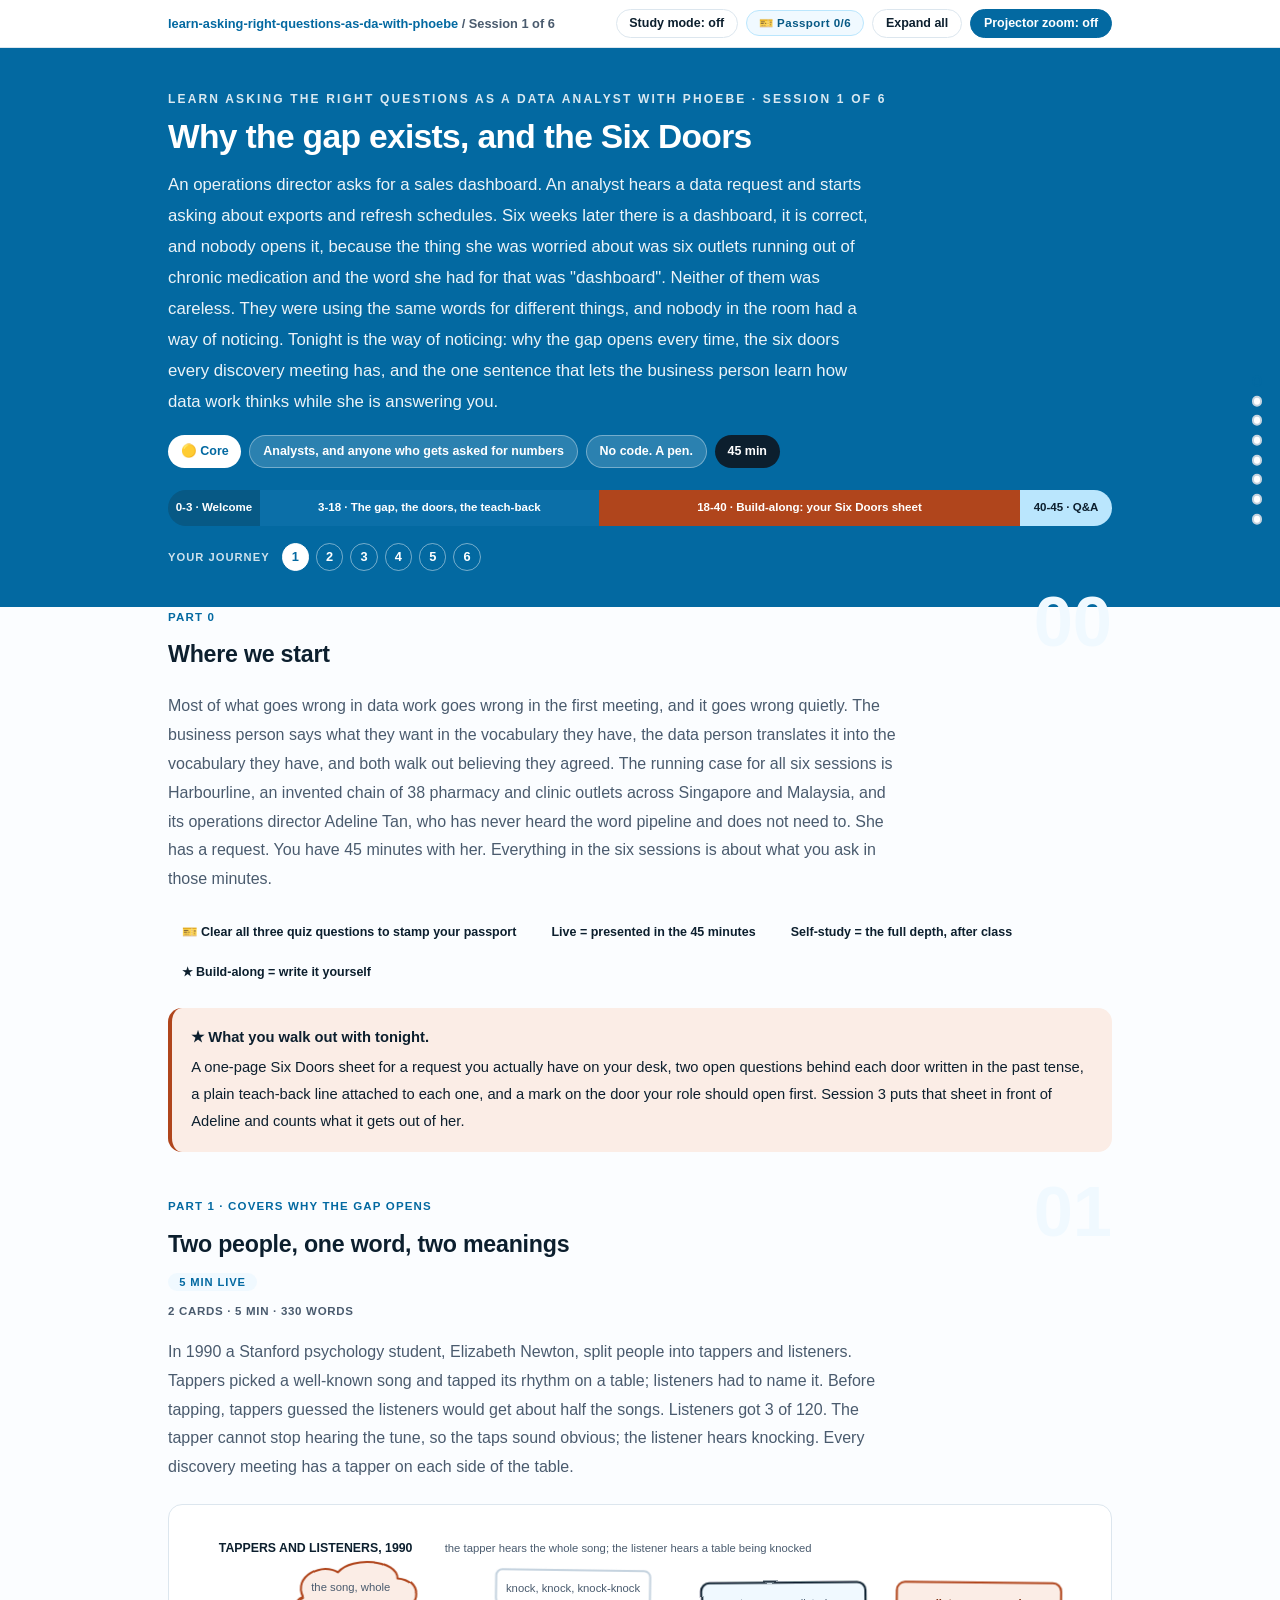
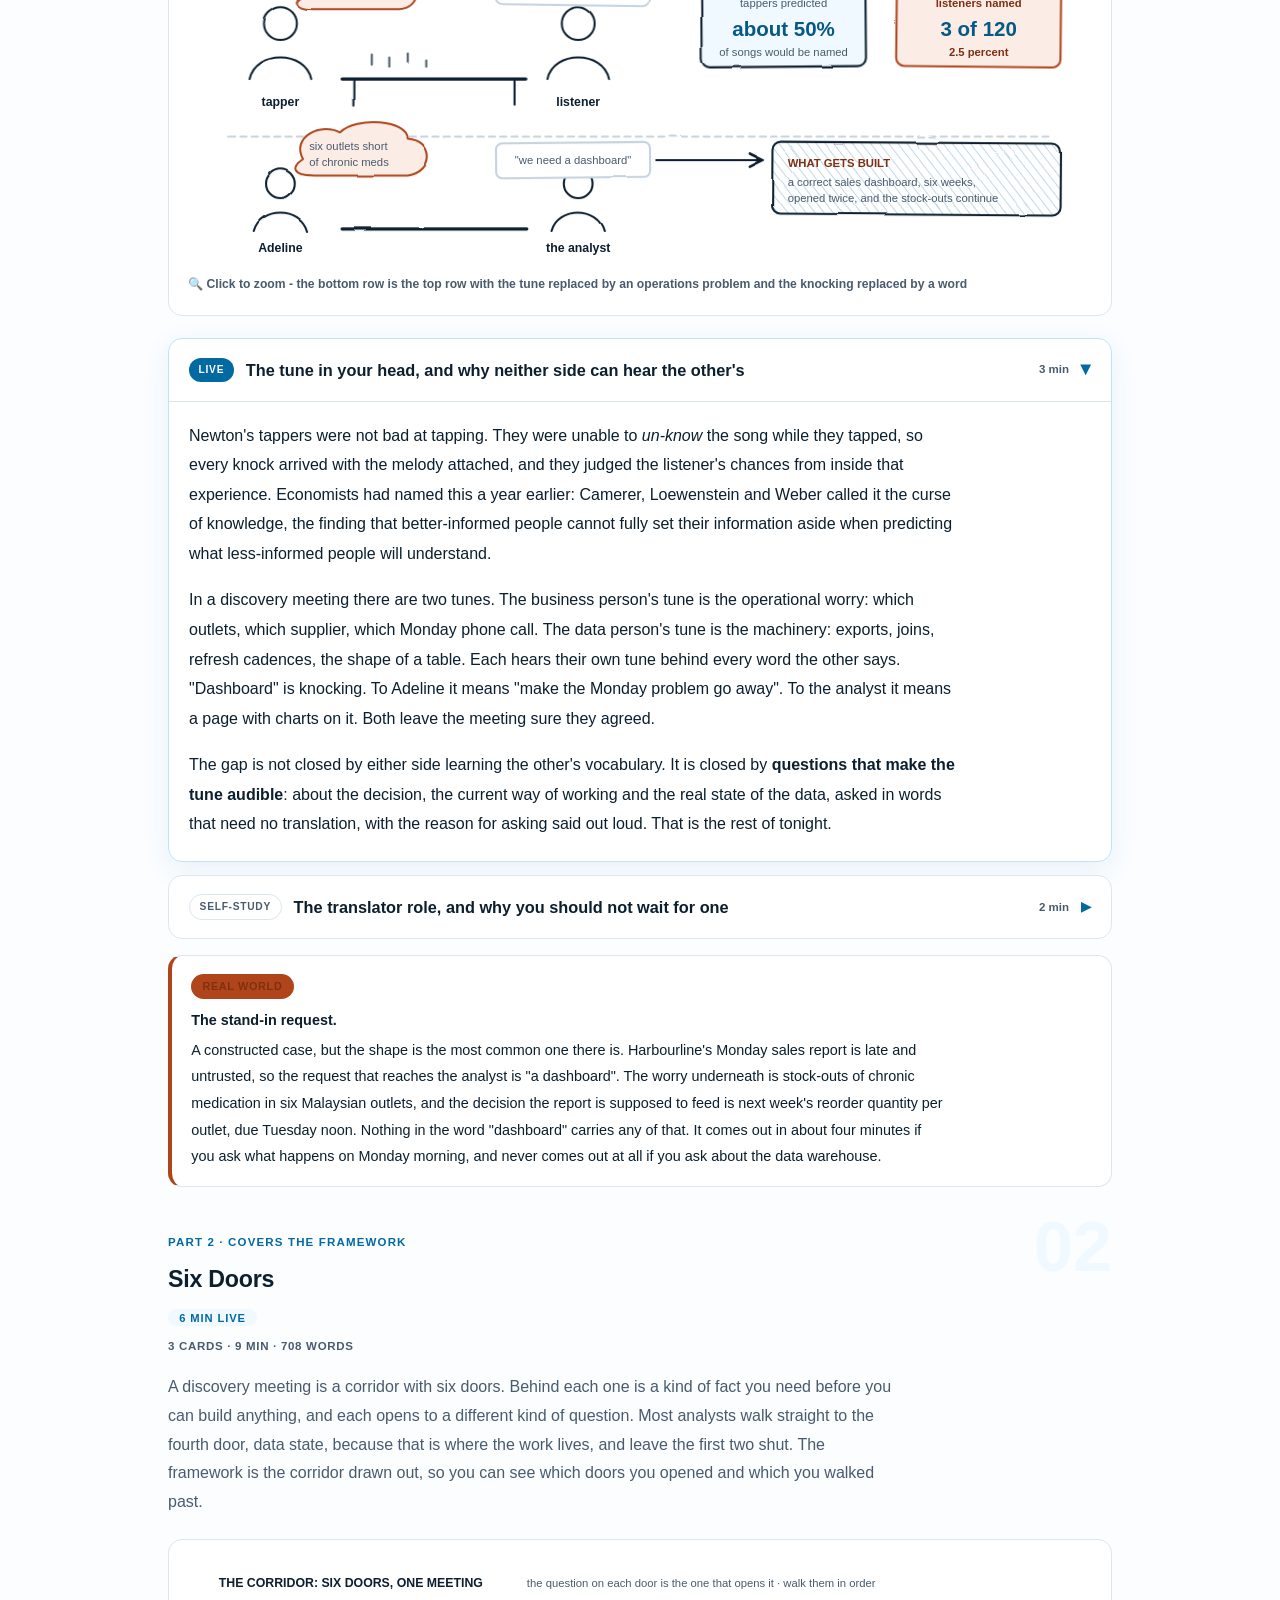
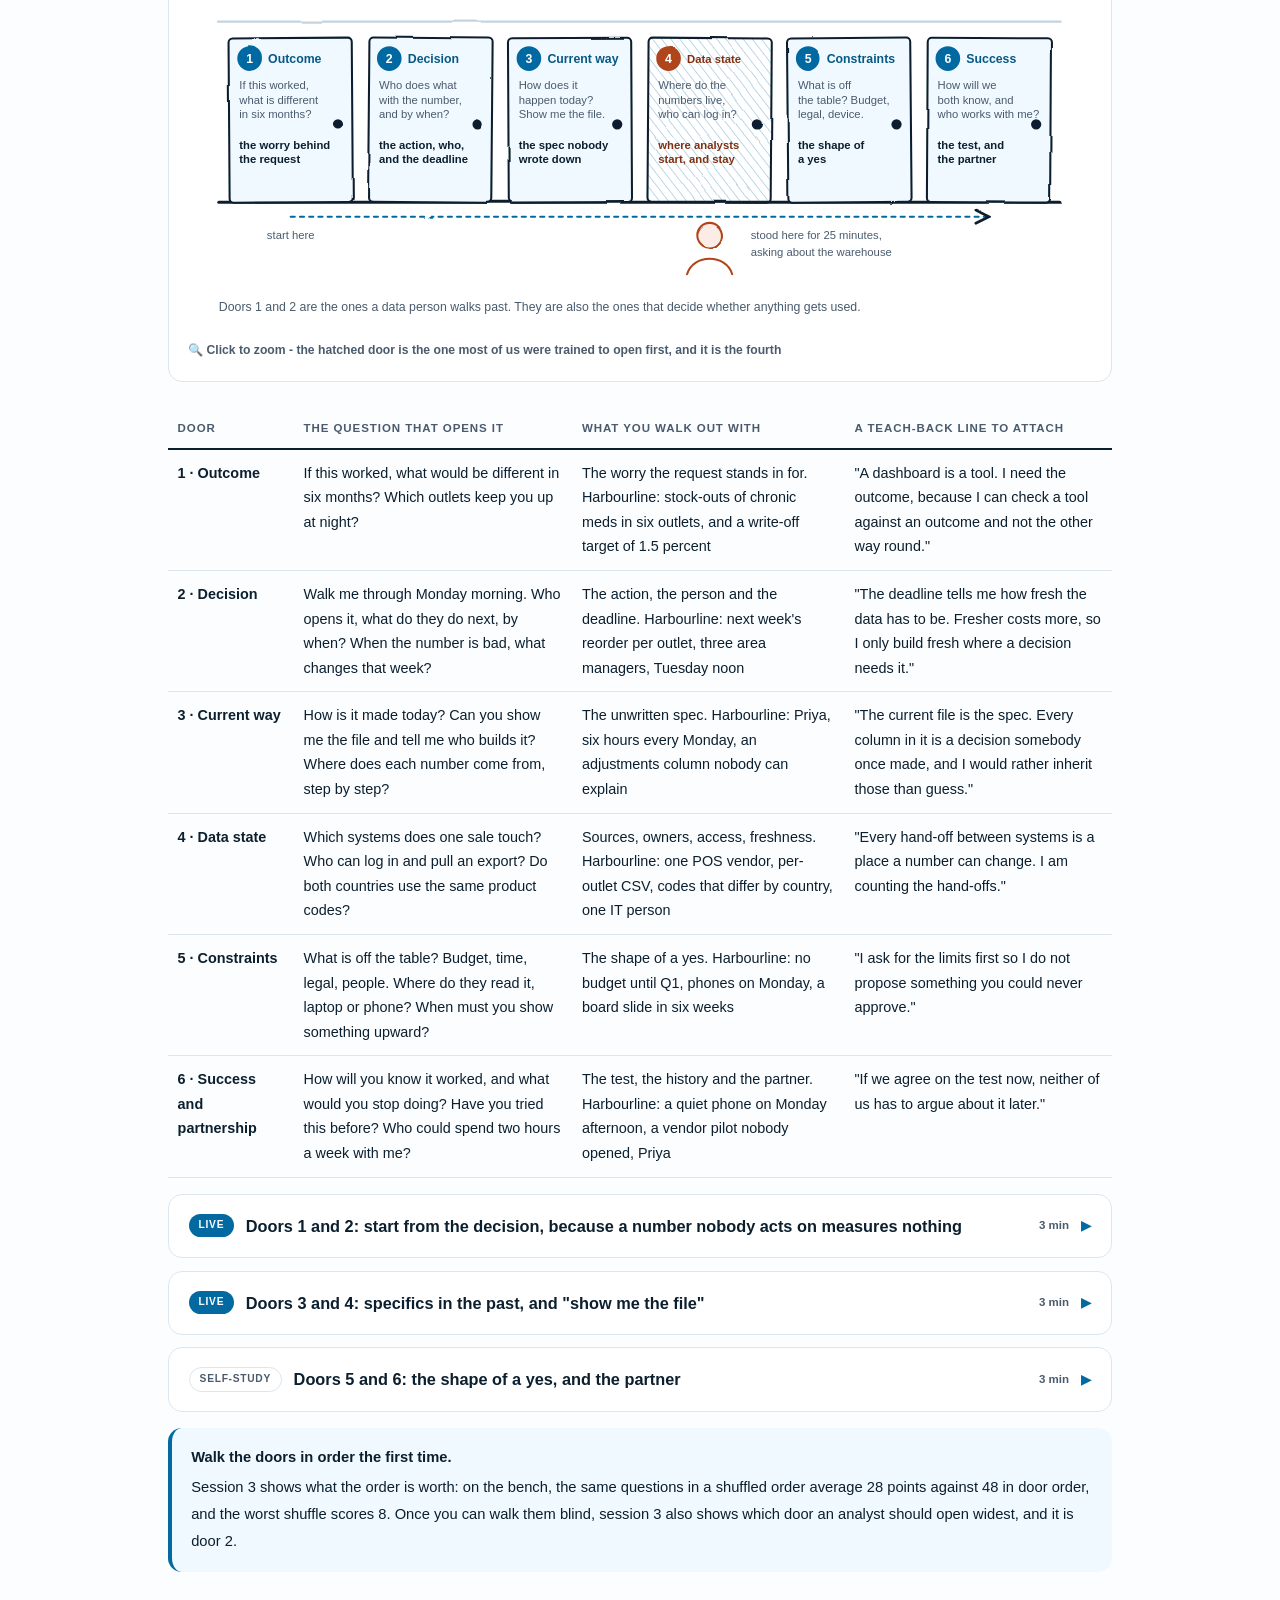
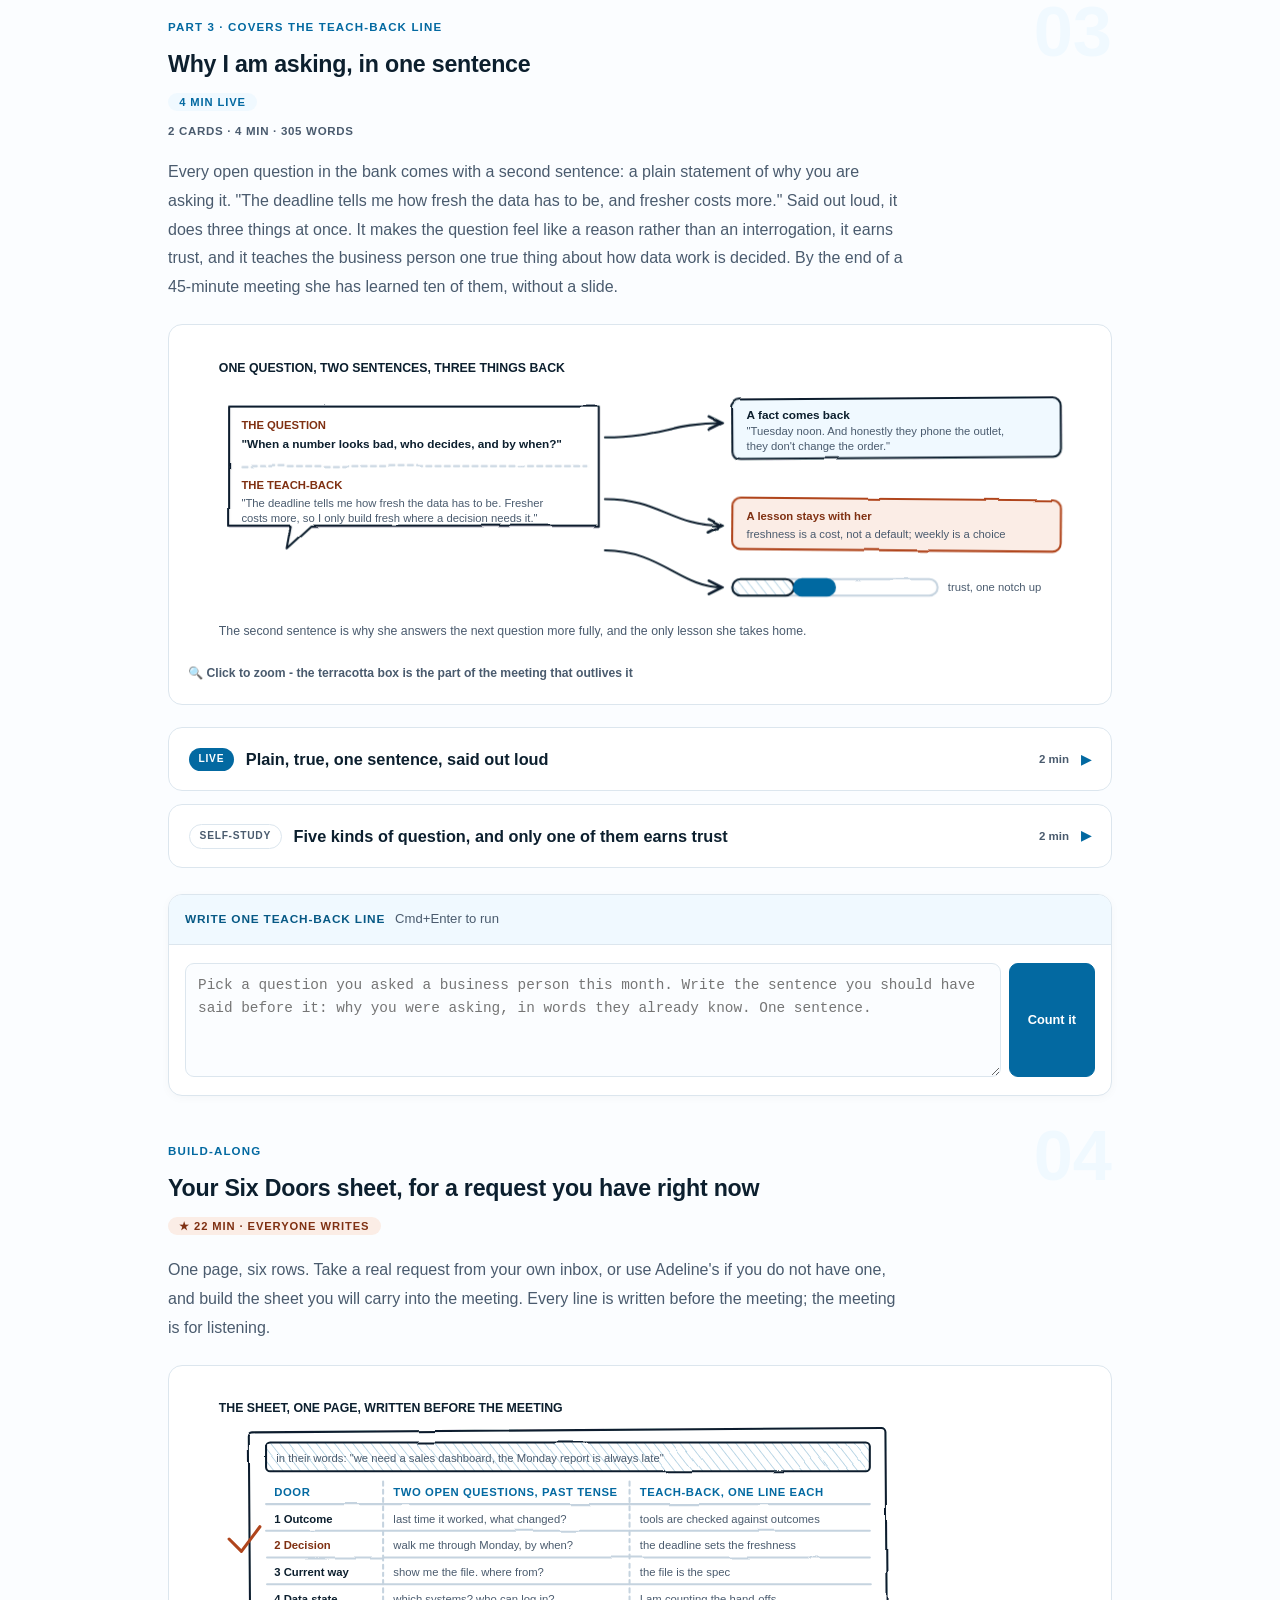
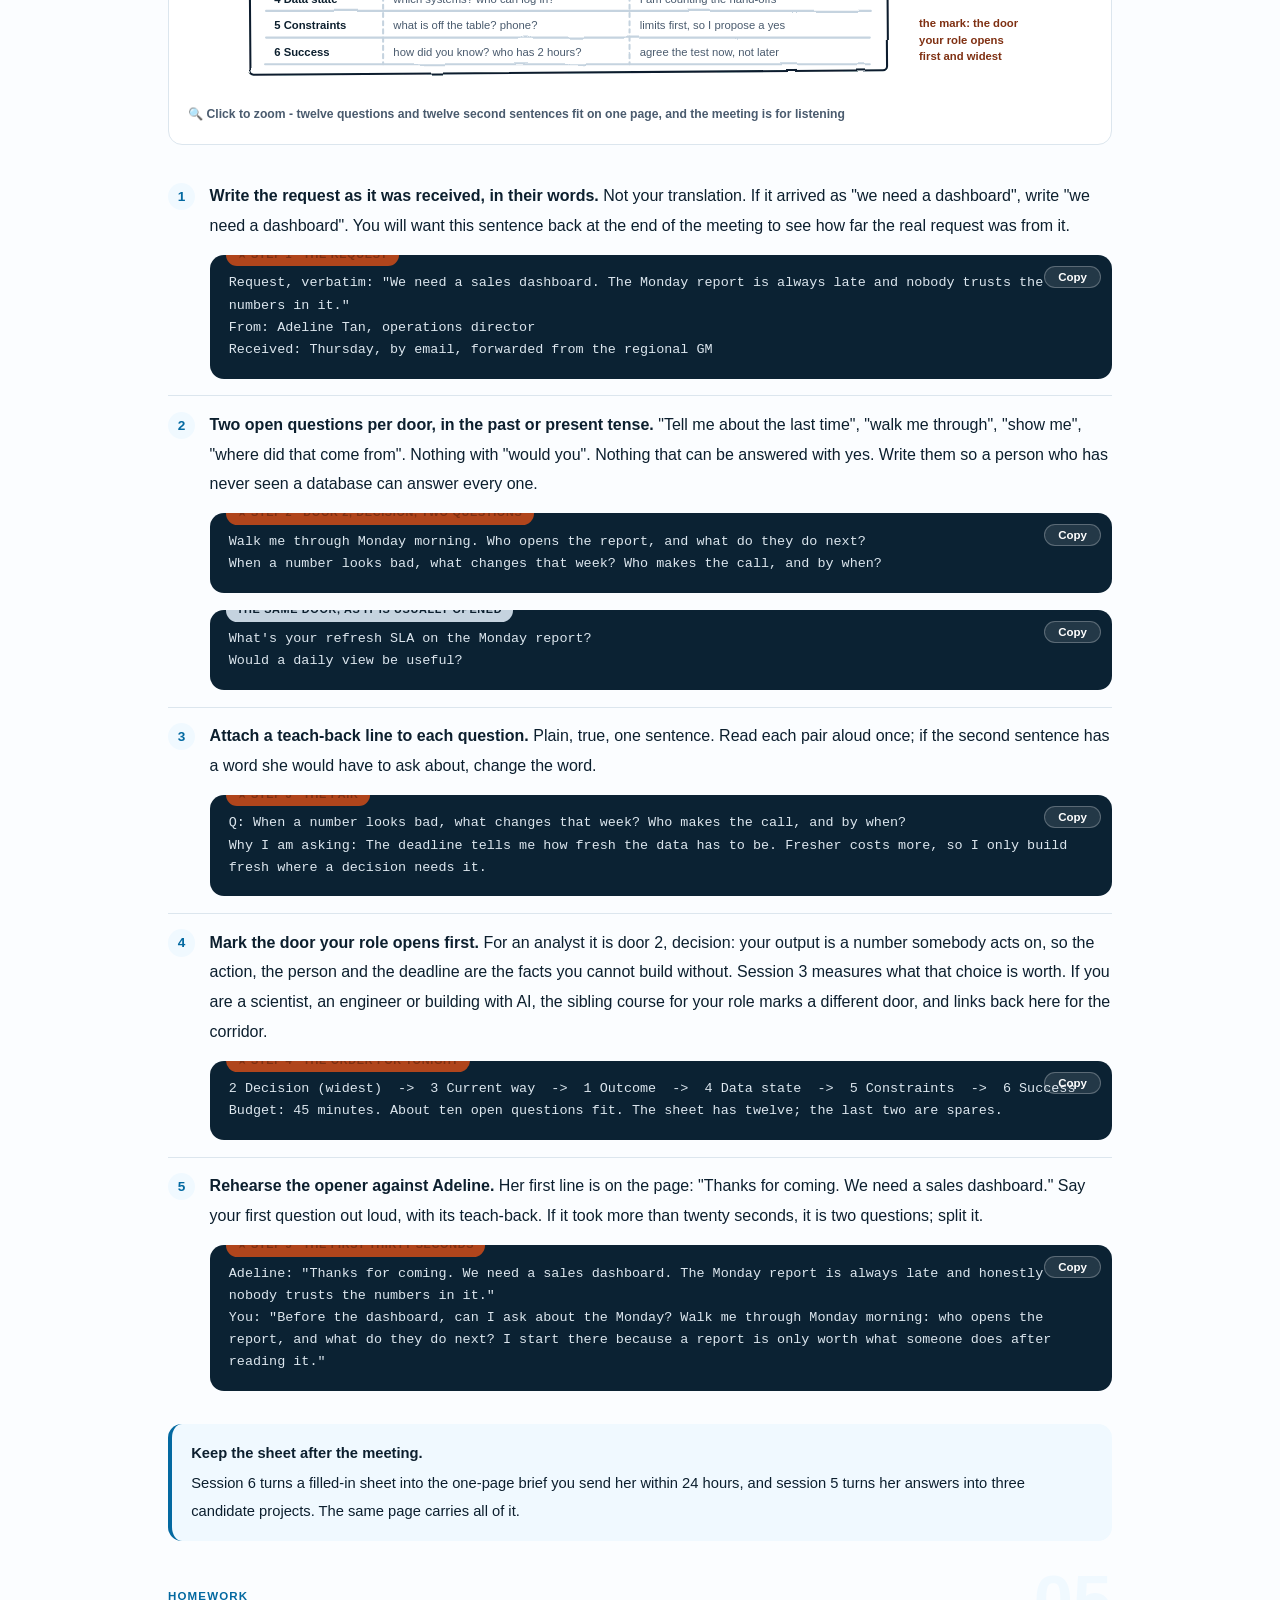
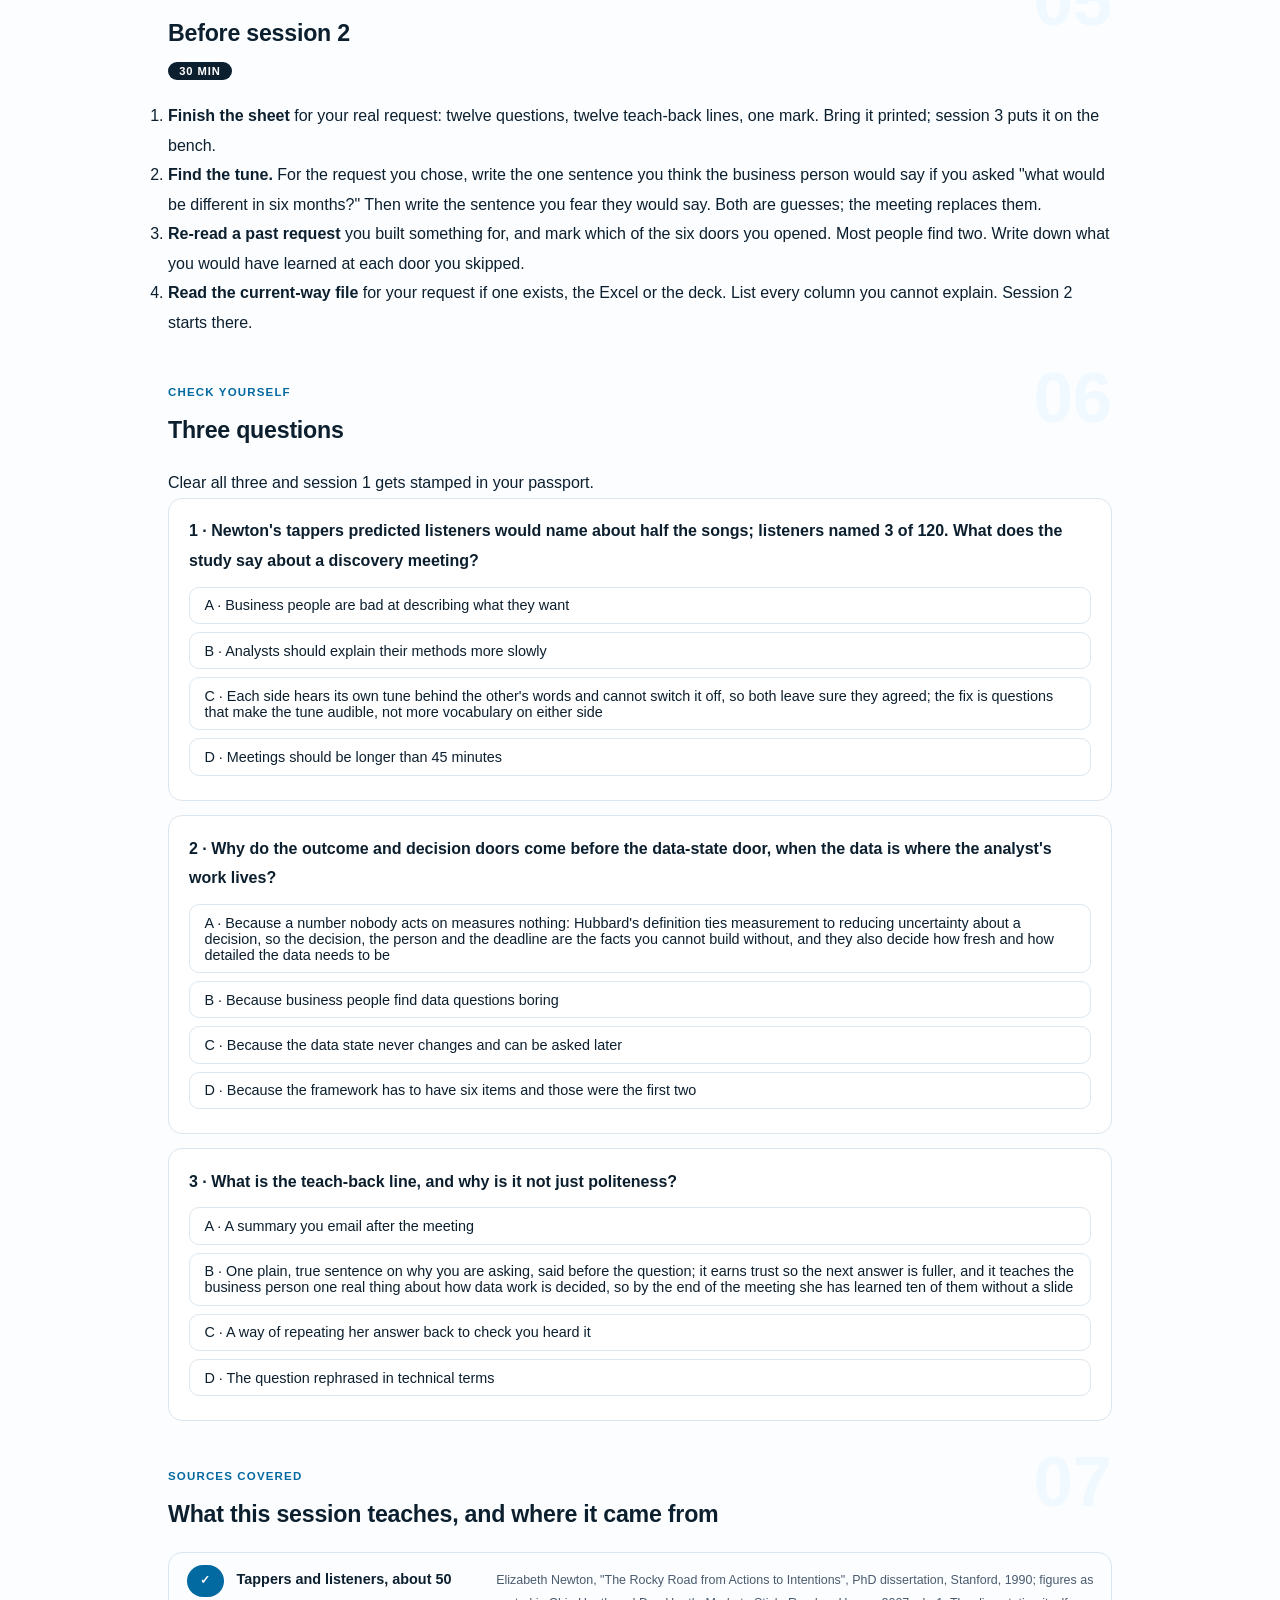
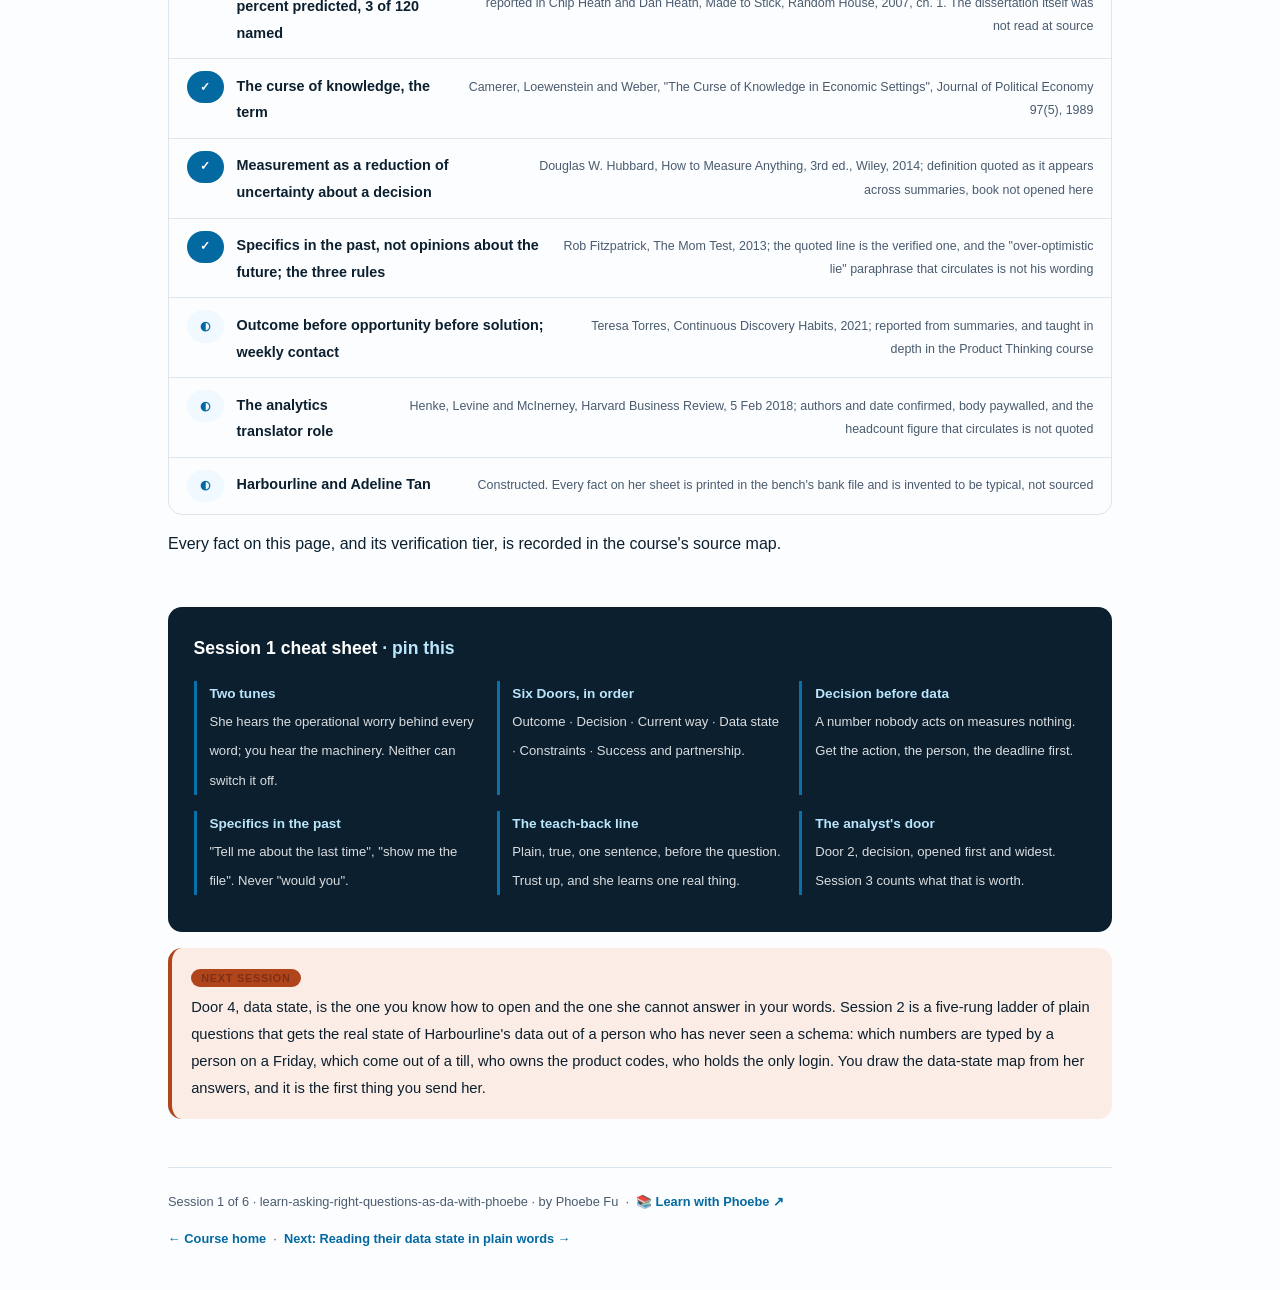
==== commit 6be7cb9e: "Complete all six sessions of asking-right-questions-as-da Sessions 2, 4 and 5 written from the agent" ====
--- a/courses/01-why-the-gap-and-the-six-doors.html
+++ b/courses/01-why-the-gap-and-the-six-doors.html
@@ -104,7 +104,7 @@
           <circle cx="90" cy="96" r="16"/>
           <path d="M60 150 C66 122 114 122 120 150"/>
           <!-- the tune, a thought cloud -->
-          <path d="M112 66 C104 48 128 36 140 46 C150 30 180 36 178 54 C196 56 194 78 176 80 L120 80 C106 80 104 70 112 66 Z" fill="#FBEDE6" stroke="#B0451C"/>
+          <path d="M112 70 C102 50 130 36 146 46 C160 30 204 34 204 52 C228 54 228 80 206 82 L122 82 C104 82 102 74 112 70 Z" fill="#FBEDE6" stroke="#B0451C"/>
           <!-- table -->
           <path d="M150 150 L330 150" stroke-width="3"/>
           <path d="M162 150 L162 176 M318 150 L318 176"/>
@@ -122,7 +122,7 @@
           <path d="M40 206 L840 206" stroke="#C5D3DF" stroke-dasharray="6 5"/>
           <circle cx="90" cy="252" r="14"/>
           <path d="M64 298 C70 274 110 274 116 298"/>
-          <path d="M112 226 C104 210 126 200 138 208 C148 194 176 200 174 216 C192 218 190 238 172 240 L120 240 C106 240 104 230 112 226 Z" fill="#FBEDE6" stroke="#B0451C"/>
+          <path d="M112 228 C100 206 130 192 148 202 C164 186 214 190 214 208 C240 210 240 240 214 244 L122 244 C102 244 100 236 112 228 Z" fill="#FBEDE6" stroke="#B0451C"/>
           <path d="M150 296 L330 296" stroke-width="3"/>
           <circle cx="380" cy="252" r="14"/>
           <path d="M354 298 C360 274 400 274 406 298"/>
@@ -256,8 +256,8 @@
         <text class="s1bS" x="186" y="126">Who does what</text>
         <text class="s1bS" x="186" y="140">with the number,</text>
         <text class="s1bS" x="186" y="154">and by when?</text>
-        <text class="s1bL" x="186" y="184">the action, the</text>
-        <text class="s1bL" x="186" y="198">person, the deadline</text>
+        <text class="s1bL" x="186" y="184">the action, who,</text>
+        <text class="s1bL" x="186" y="198">and the deadline</text>
 
         <text class="s1bD" x="350" y="100">Current way</text>
         <text class="s1bS" x="322" y="126">How does it</text>
@@ -382,7 +382,7 @@
         </g>
 
         <text class="s1cB" x="52" y="82">THE QUESTION</text>
-        <text class="s1cL" x="52" y="100">"When a number looks bad, who makes the call, and by when?"</text>
+        <text class="s1cL" x="52" y="100">"When a number looks bad, who decides, and by when?"</text>
         <text class="s1cB" x="52" y="140">THE TEACH-BACK</text>
         <text class="s1cS" x="52" y="158">"The deadline tells me how fresh the data has to be. Fresher</text>
         <text class="s1cS" x="52" y="172">costs more, so I only build fresh where a decision needs it."</text>
@@ -391,7 +391,7 @@
         <text class="s1cS" x="544" y="88">"Tuesday noon. And honestly they phone the outlet,</text>
         <text class="s1cS" x="544" y="102">they don't change the order."</text>
         <text class="s1cB" x="544" y="170">A lesson stays with her</text>
-        <text class="s1cS" x="544" y="188">freshness is a cost, not a default; weekly is a choice she can defend</text>
+        <text class="s1cS" x="544" y="188">freshness is a cost, not a default; weekly is a choice</text>
         <text class="s1cS" x="740" y="240">trust, one notch up</text>
 
         <text class="s1cN" x="30" y="282">The second sentence is why she answers the next question more fully, and the only lesson she takes home.</text>
@@ -454,9 +454,6 @@
           <path d="M190 94 L190 272 M430 94 L430 272" stroke="#C5D3DF" stroke-dasharray="4 4"/>
           <!-- the mark on the decision row -->
           <path d="M40 150 L52 162 L70 138" stroke="#B0451C" stroke-width="3"/>
-          <!-- pen -->
-          <path d="M720 70 L800 190" stroke="#0369A1" stroke-width="5"/>
-          <path d="M800 190 L812 208 L796 200 Z" fill="#0369A1" stroke="#0369A1"/>
         </g>
 
         <text class="s1dS" x="86" y="75">in their words: "we need a sales dashboard, the Monday report is always late"</text>
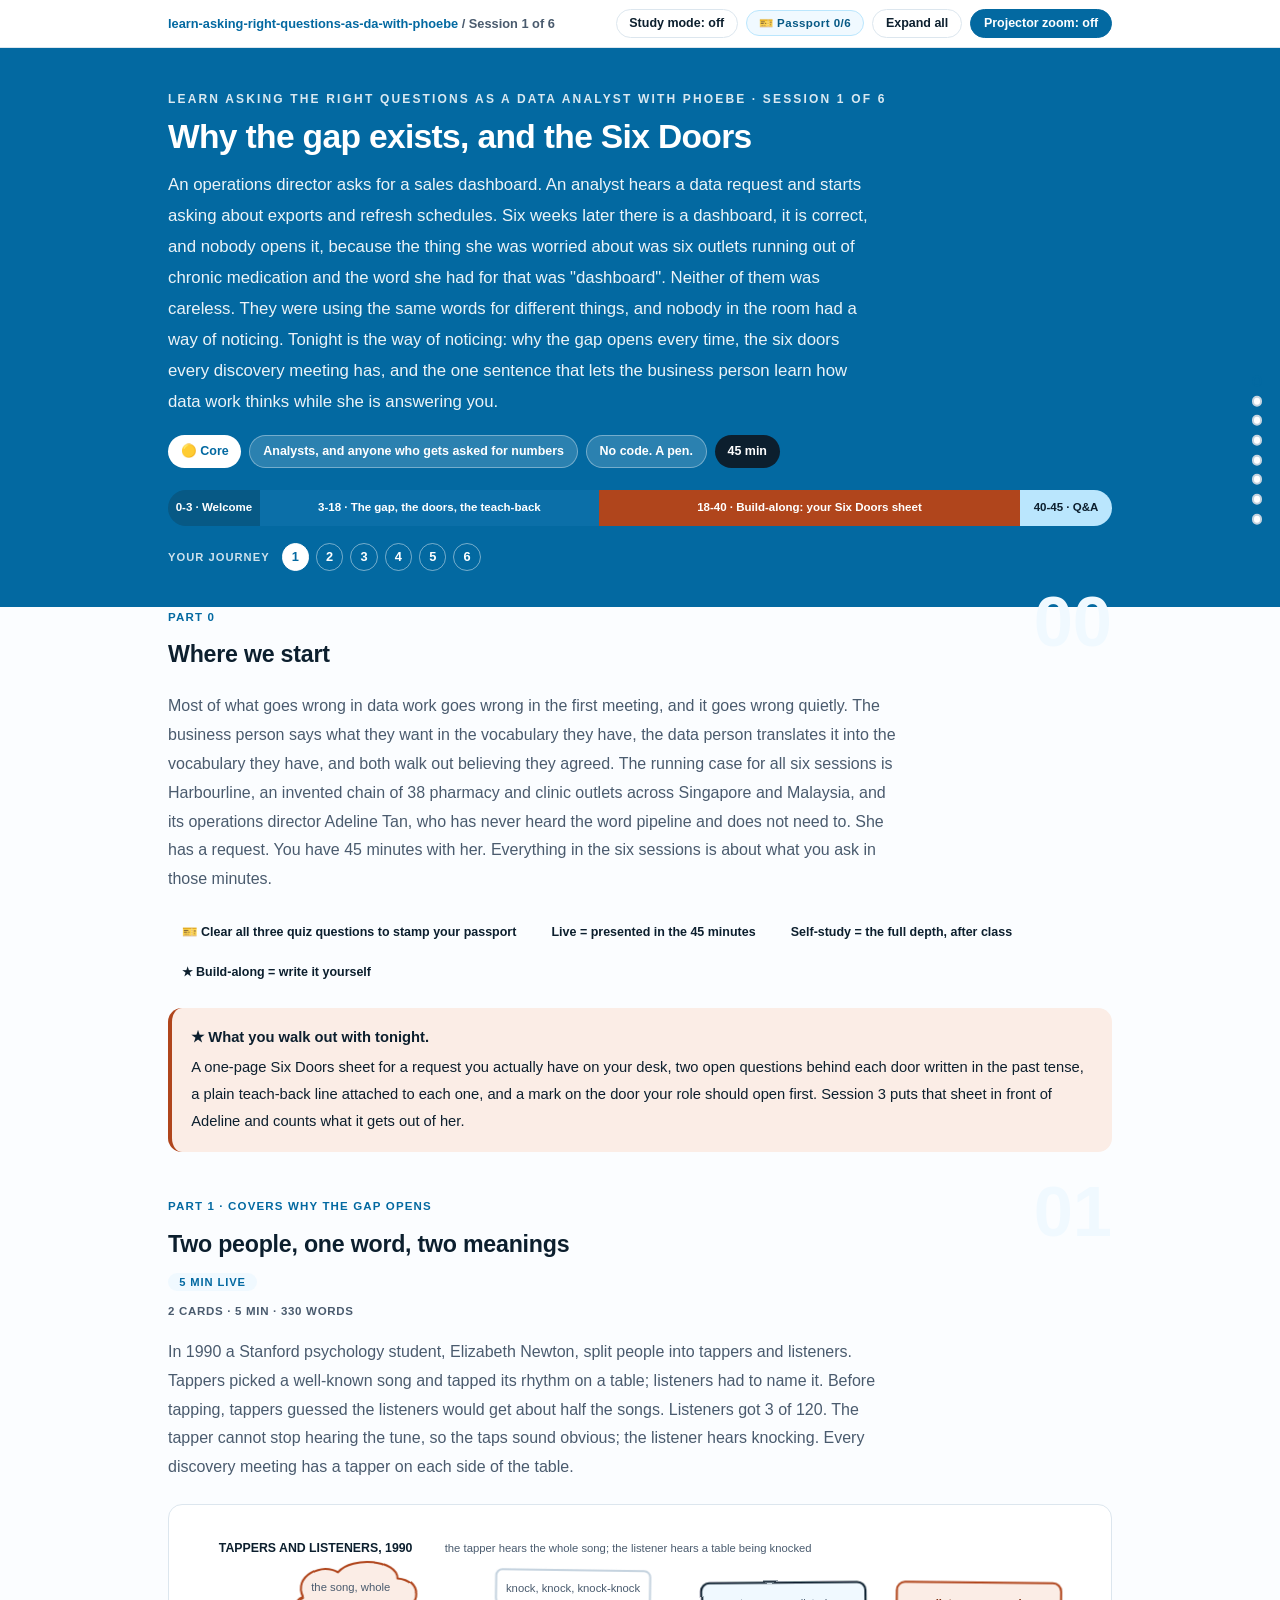
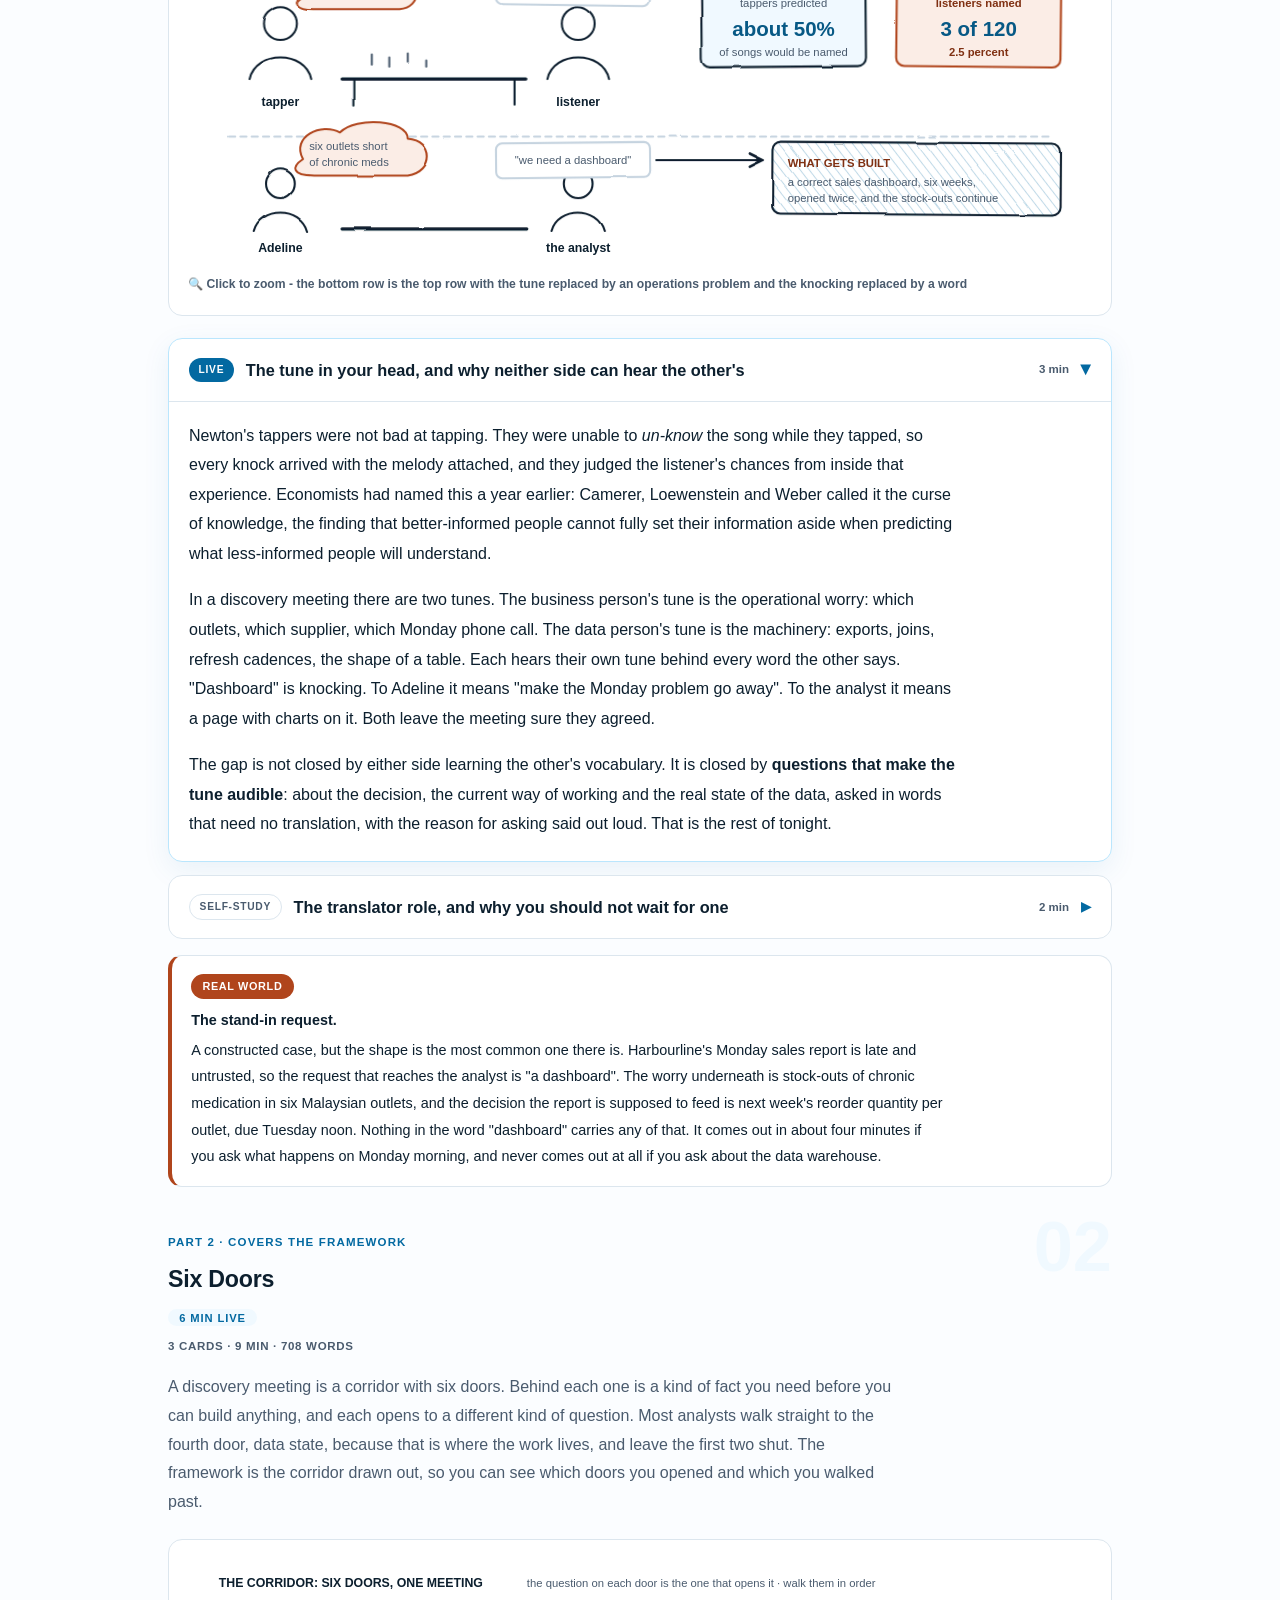
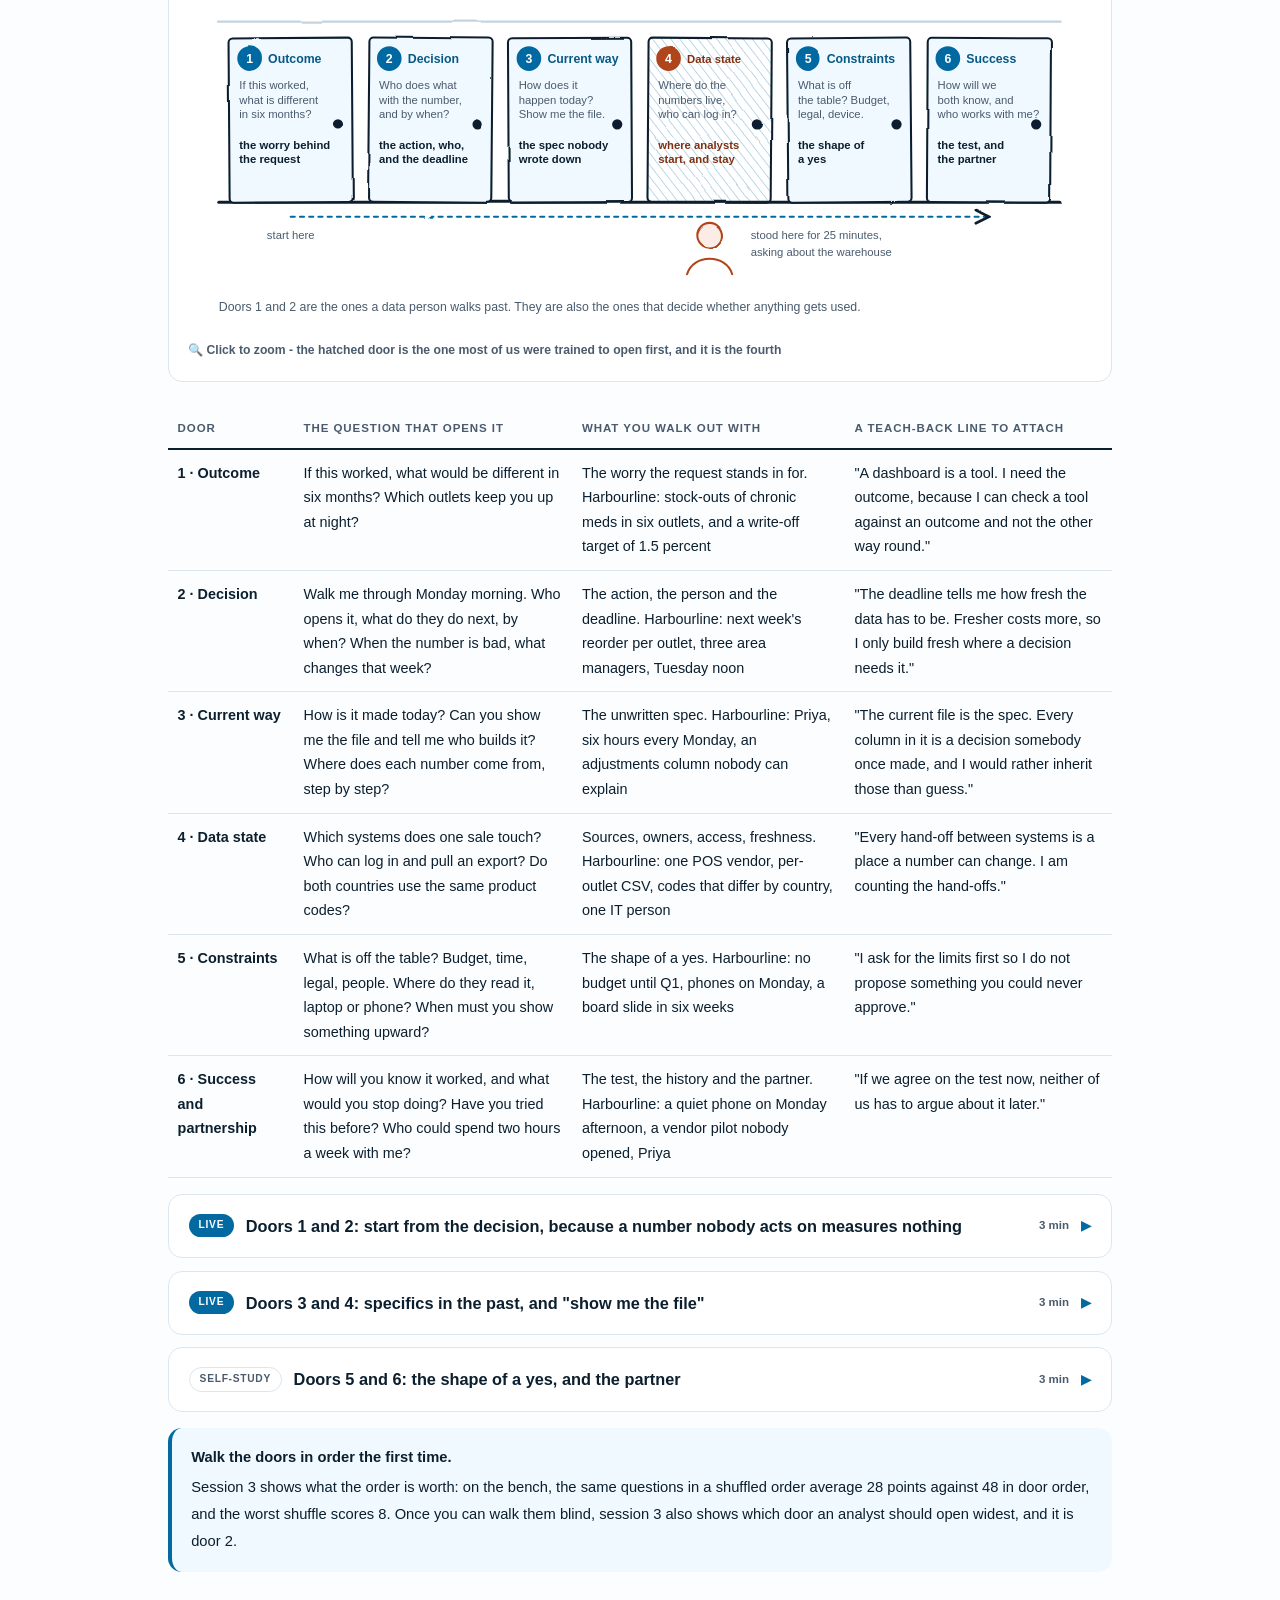
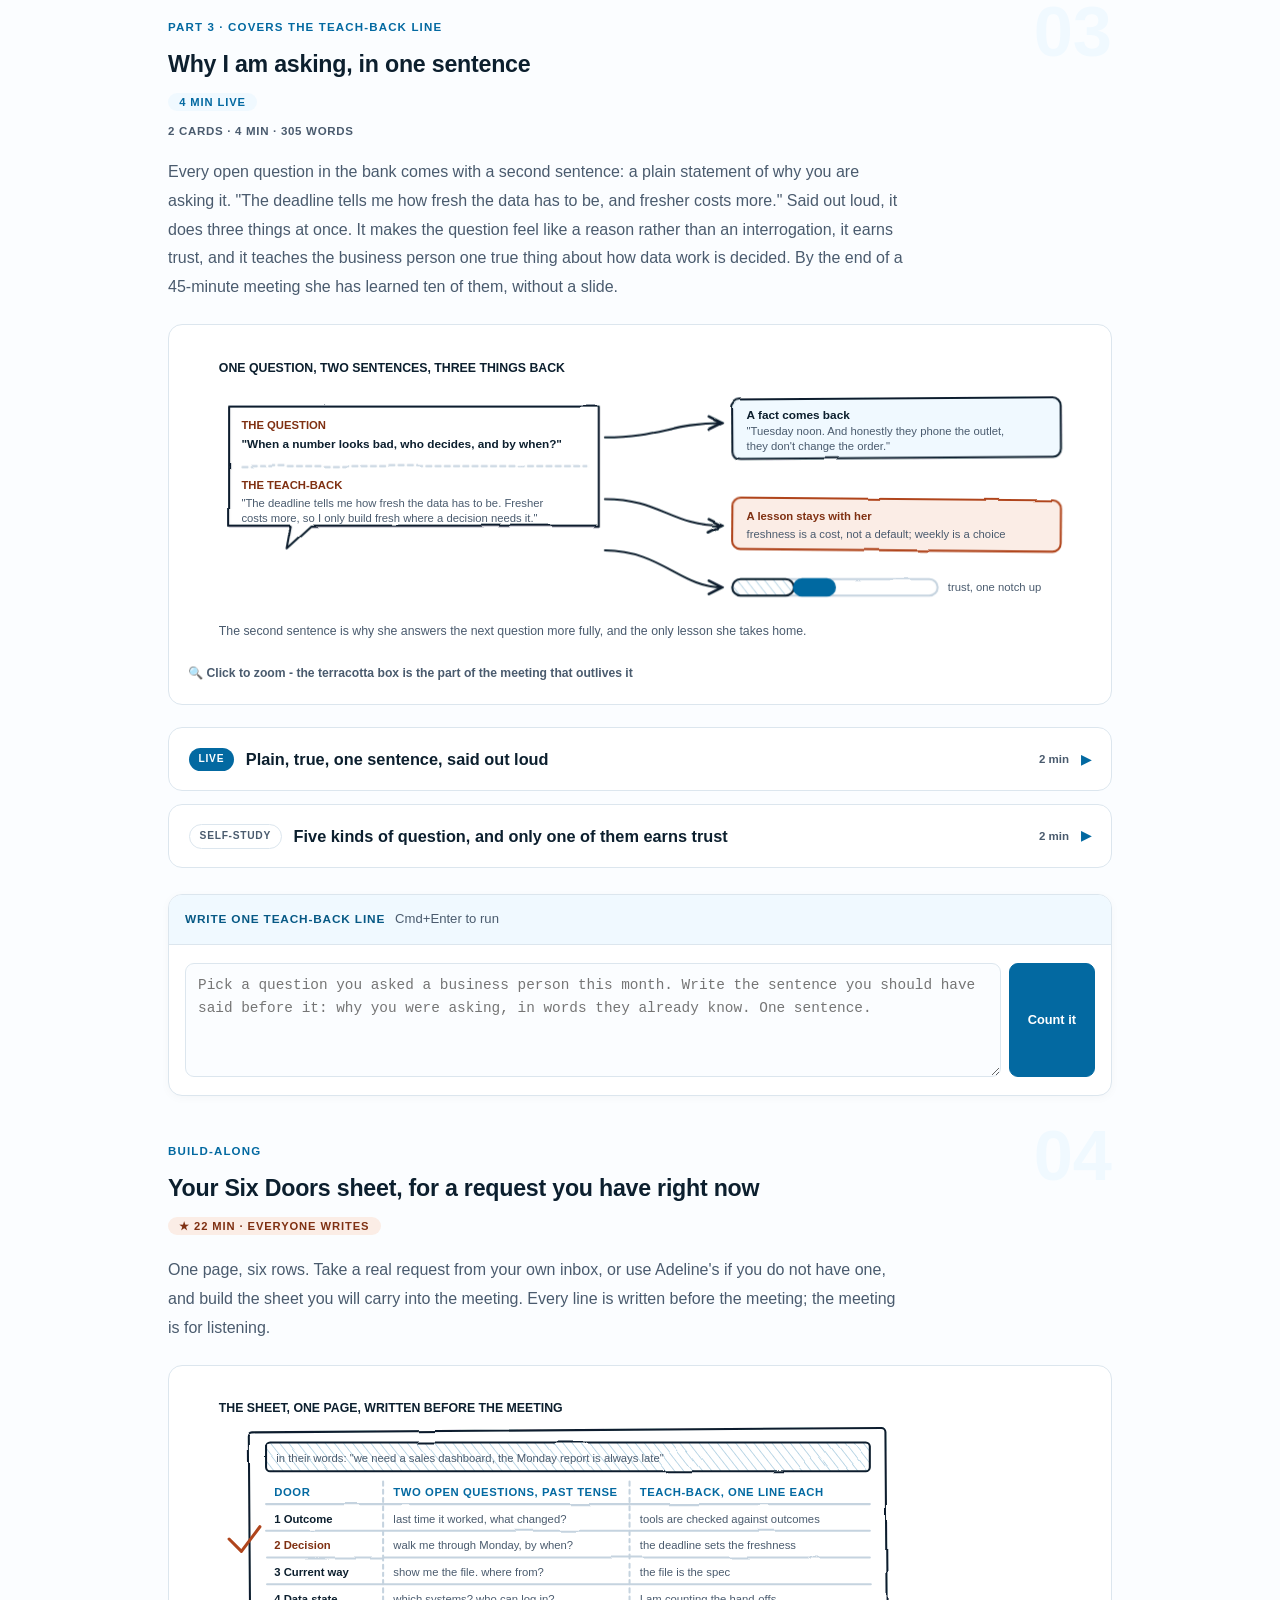
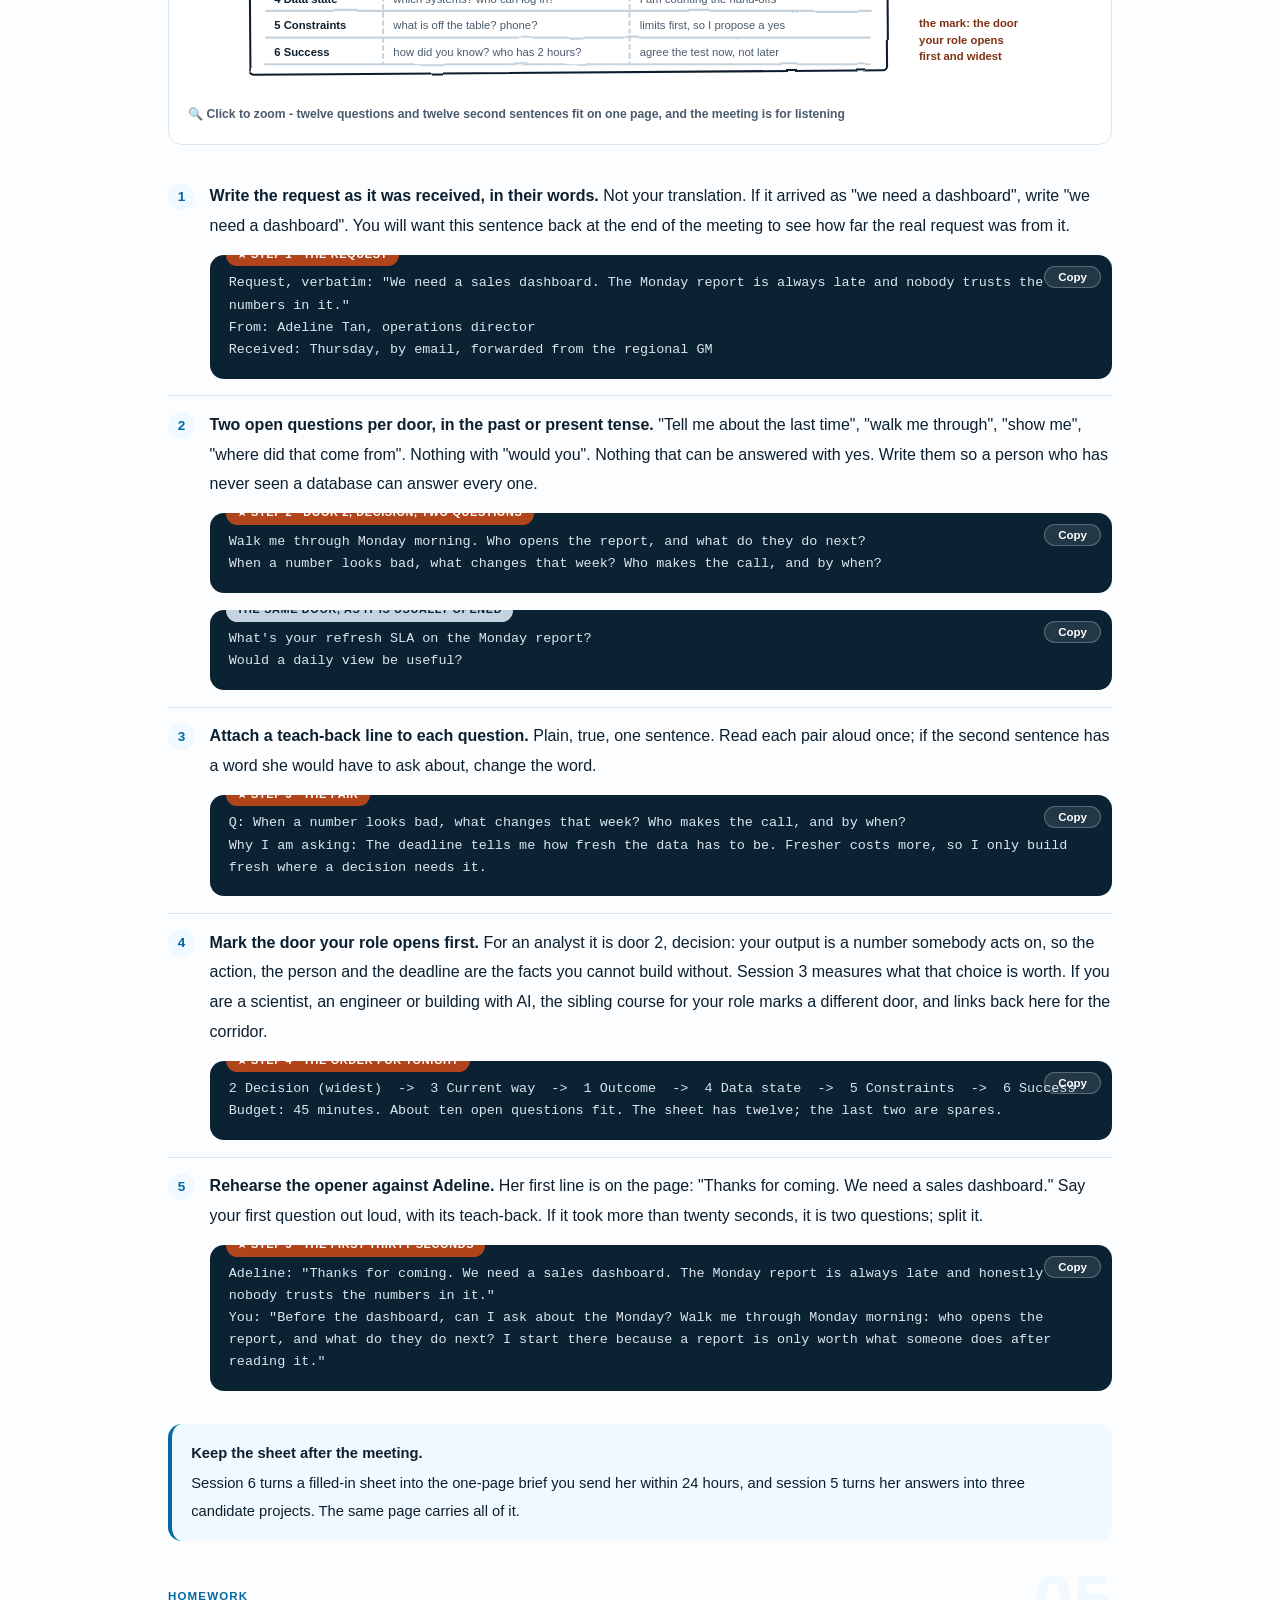
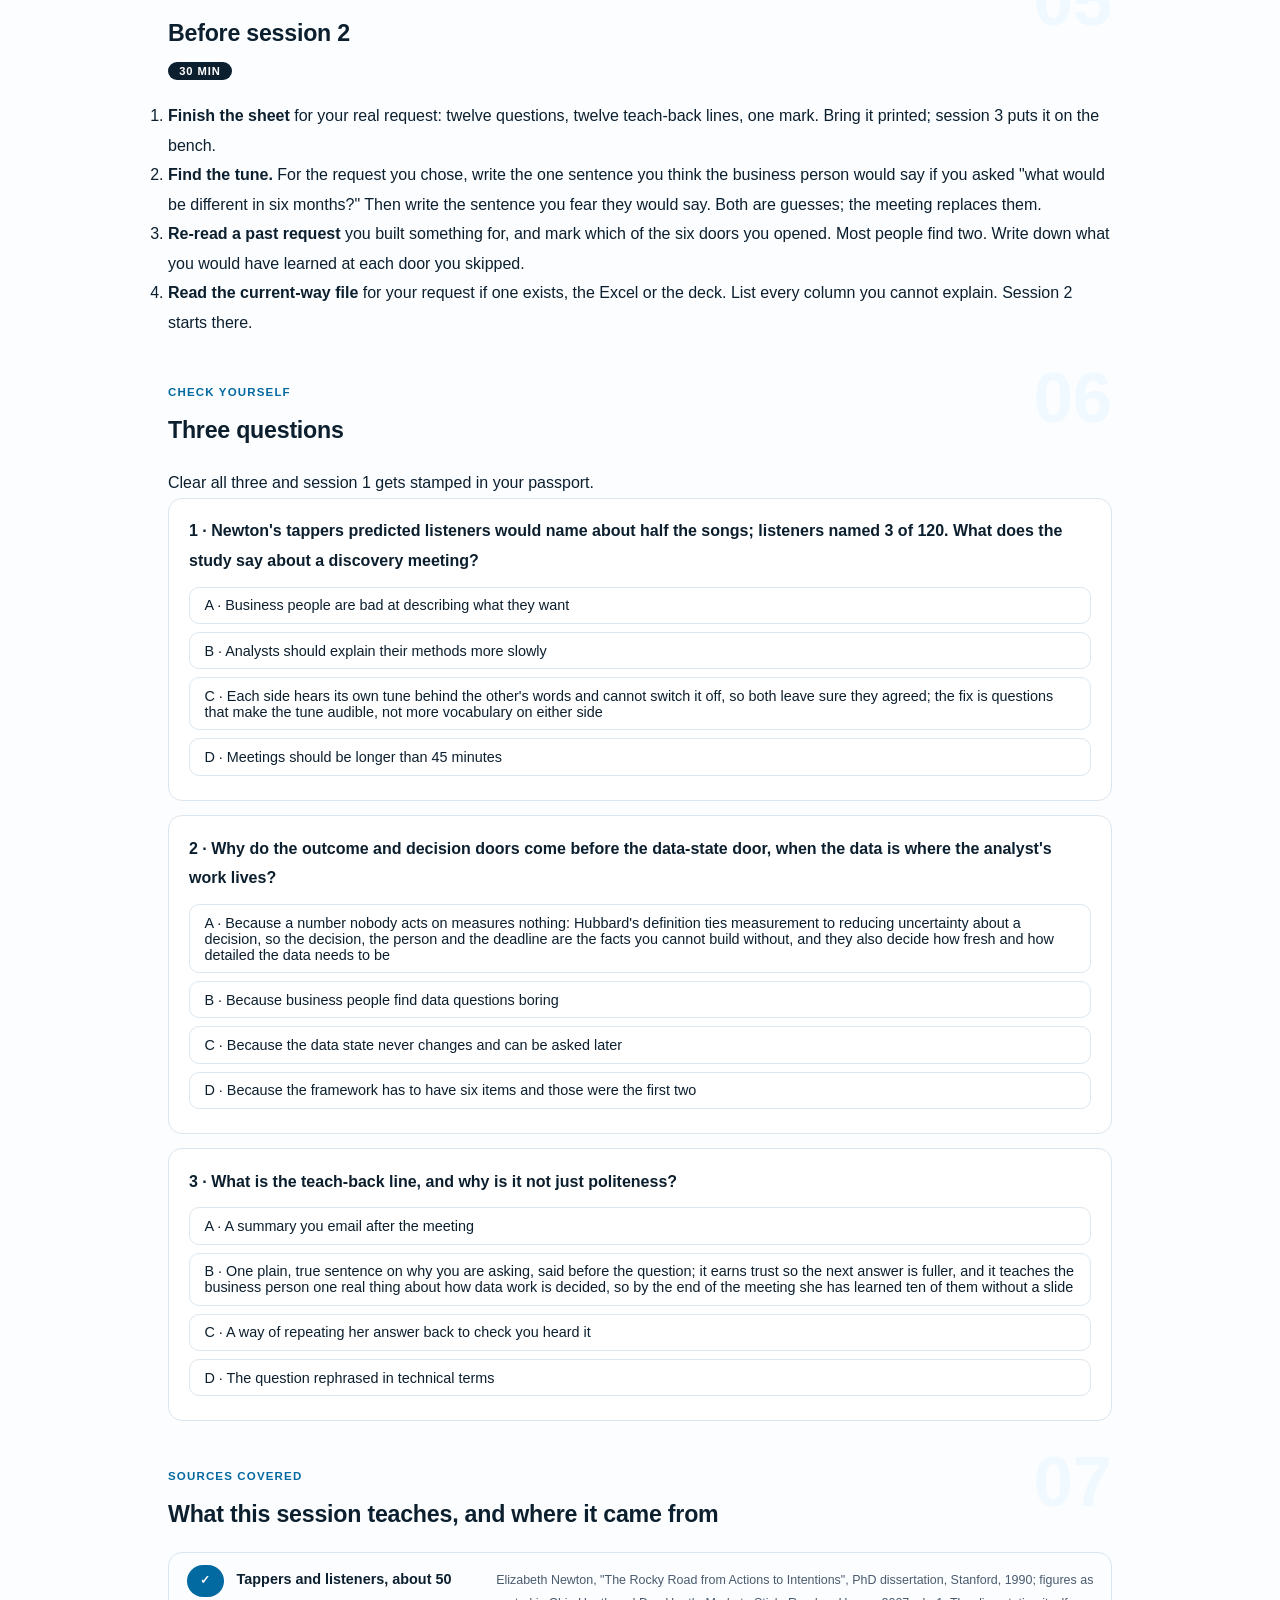
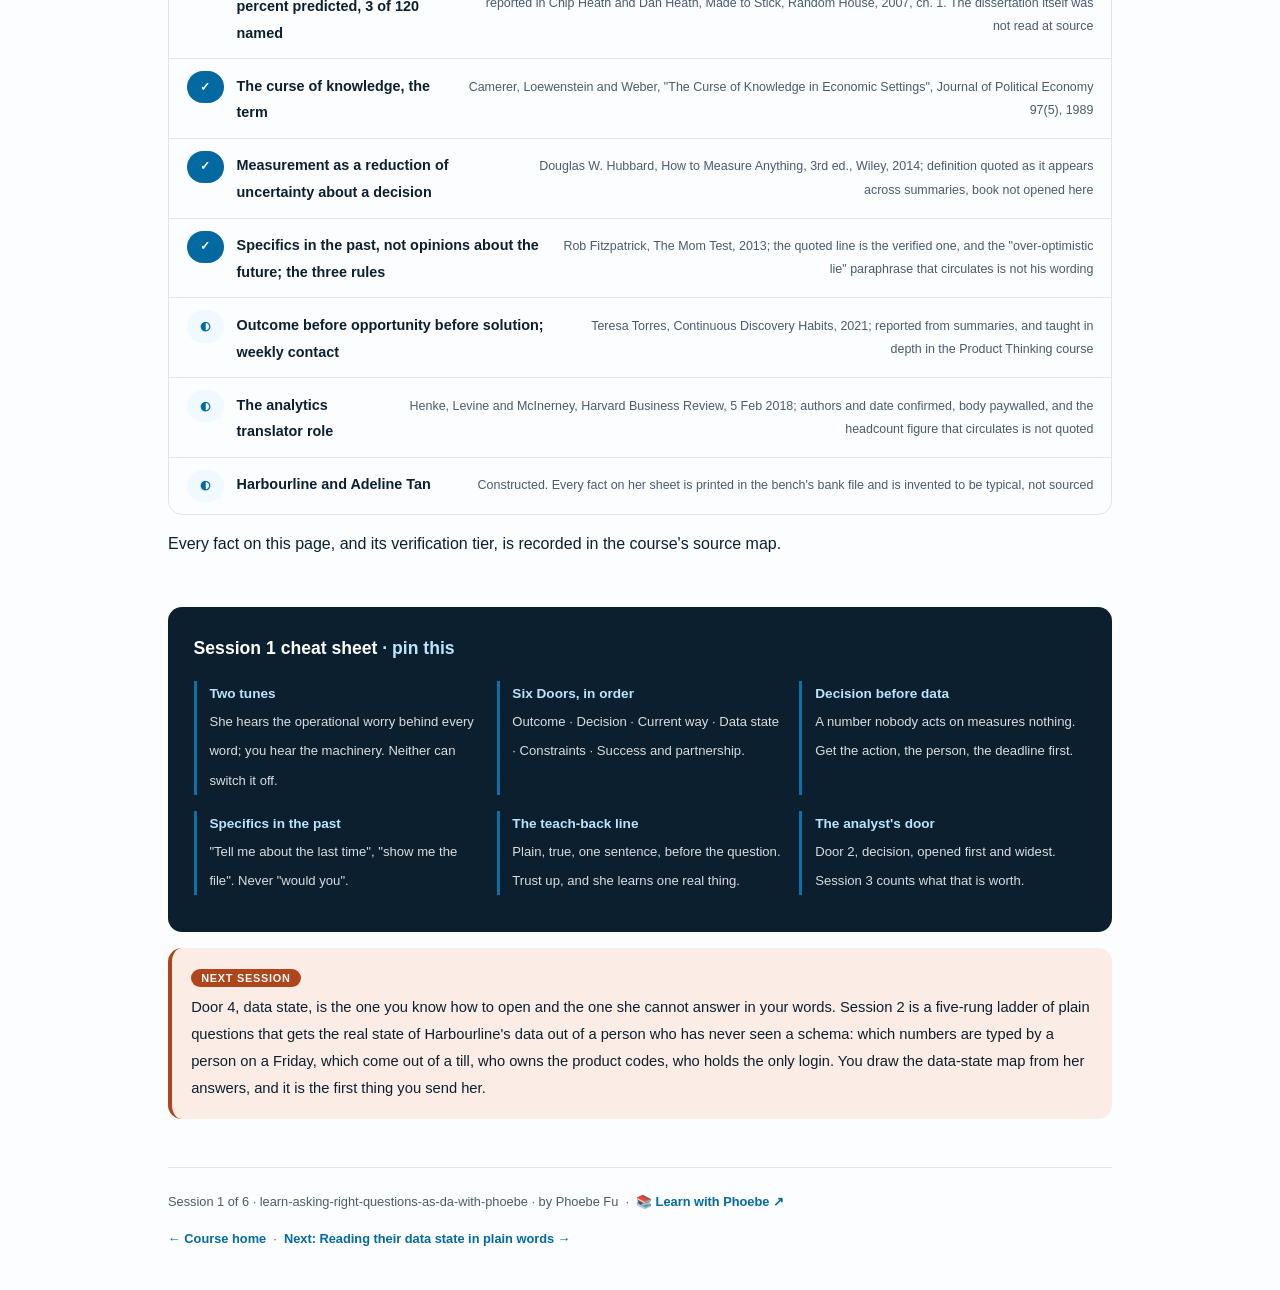
==== commit 2c2d5916: "Fix unreadable pills and labels: white text on the terracotta fill Nine rules drew --amber-ink text " ====
--- a/courses/01-why-the-gap-and-the-six-doors.html
+++ b/courses/01-why-the-gap-and-the-six-doors.html
@@ -19,7 +19,7 @@
 <meta name="twitter:image" content="https://phoebefu6.github.io/learn-asking-right-questions-as-da-with-phoebe/assets/og-cover.png">
 <!-- social:end -->
 <title>Session 1 · Why the gap exists, and the Six Doors - learn asking the right questions as a data analyst with phoebe</title>
-<link rel="stylesheet" href="../assets/style.css?v=1">
+<link rel="stylesheet" href="../assets/style.css?v=2">
 </head>
 <body>
 
--- a/assets/style.css
+++ b/assets/style.css
@@ -240,7 +240,7 @@
 .pill.solid { background: var(--indigo); color: #fff; }
 .pill.light { background: var(--indigo-50); color: var(--indigo); }
 .pill.inkpill { background: var(--ink); color: #fff; }
-.pill.amber, .pill.peach { background: var(--amber); color: var(--amber-ink); }
+.pill.amber, .pill.peach { background: var(--amber); color: #fff; }
 .pill.bare { color: var(--faint); }
 
 /* ---------- 4D grid ---------- */
@@ -298,7 +298,7 @@
   padding: .15rem .7rem;
 }
 .prompt-box.bad .label { background: var(--faint); color: var(--ink); }
-.prompt-box.good .label { background: var(--amber); color: var(--amber-ink); }
+.prompt-box.good .label { background: var(--amber); color: #fff; }
 .copy-btn {
   position: absolute;
   top: .7rem;
@@ -315,7 +315,7 @@
   transition: background .15s ease;
 }
 .copy-btn:hover { background: rgba(255,255,255,.22); }
-.copy-btn.copied { background: var(--amber); border-color: var(--amber); color: var(--amber-ink); }
+.copy-btn.copied { background: var(--amber); border-color: var(--amber); color: #fff; }
 
 /* ---------- demo steps ---------- */
 .steps { counter-reset: step; margin: .6rem 0 1rem; }
@@ -372,7 +372,7 @@
 .callout.example .ex-pill {
   display: inline-block;
   background: var(--amber);
-  color: var(--amber-ink);
+  color: #fff;
   border-radius: 999px;
   padding: .15rem .7rem;
   font-size: .68rem;
@@ -714,7 +714,7 @@
   font-family: inherit; transition: all .14s ease; white-space: nowrap;
 }
 .sql-btn:hover { background: rgba(255,255,255,.2); }
-.sql-btn.sql-run { background: var(--amber); color: var(--amber-ink); border-color: var(--amber); }
+.sql-btn.sql-run { background: var(--amber); color: #fff; border-color: var(--amber); }
 .sql-btn.sql-run:hover { filter: brightness(1.05); }
 .sql-label {
   display: block;
@@ -968,7 +968,7 @@
   z-index: 2;
 }
 .hs-pin:hover { transform: translate(-50%, -50%) scale(1.18); }
-.hs-pin.on { background: var(--amber); color: var(--amber-ink); }
+.hs-pin.on { background: var(--amber); color: #fff; }
 .hs-pin::before {
   content: ""; position: absolute; inset: -7px; border-radius: 999px;
   border: 2px solid var(--indigo); opacity: 0;
@@ -1114,7 +1114,7 @@
   padding: 4px 11px; border-radius: 999px;
   background: rgba(255,255,255,.15);
 }
-.stakes-read .sk-delta.good { background: var(--amber); color: var(--amber-ink); }
+.stakes-read .sk-delta.good { background: var(--amber); color: #fff; }
 .stakes-read .sk-delta.bad { background: #FCA5A5; color: #7f1d1d; }
 
 /* --- 6. scorecard: halfway self-grade ------------------ */
@@ -1150,7 +1150,7 @@
   background: var(--indigo-50); color: var(--indigo-deep);
   border: 1px solid var(--indigo-soft); cursor: default;
 }
-.pp-pill.full { background: var(--amber); color: var(--amber-ink); border-color: var(--amber); }
+.pp-pill.full { background: var(--amber); color: #fff; border-color: var(--amber); }
 .pp-strip { display: flex; gap: 10px; flex-wrap: wrap; margin: 18px 0 6px; }
 .pp-stamp {
   display: flex; flex-direction: column; align-items: center; gap: 6px;
@@ -1177,7 +1177,7 @@
   display: inline-block; margin-bottom: 7px;
   font: 800 0.68rem Inter, sans-serif; letter-spacing: .07em;
   text-transform: uppercase; padding: 3px 10px; border-radius: 999px;
-  background: var(--amber); color: var(--amber-ink);
+  background: var(--amber); color: #fff;
 }
 
 /* --- mobile floor (desktop is the product) ------------- */
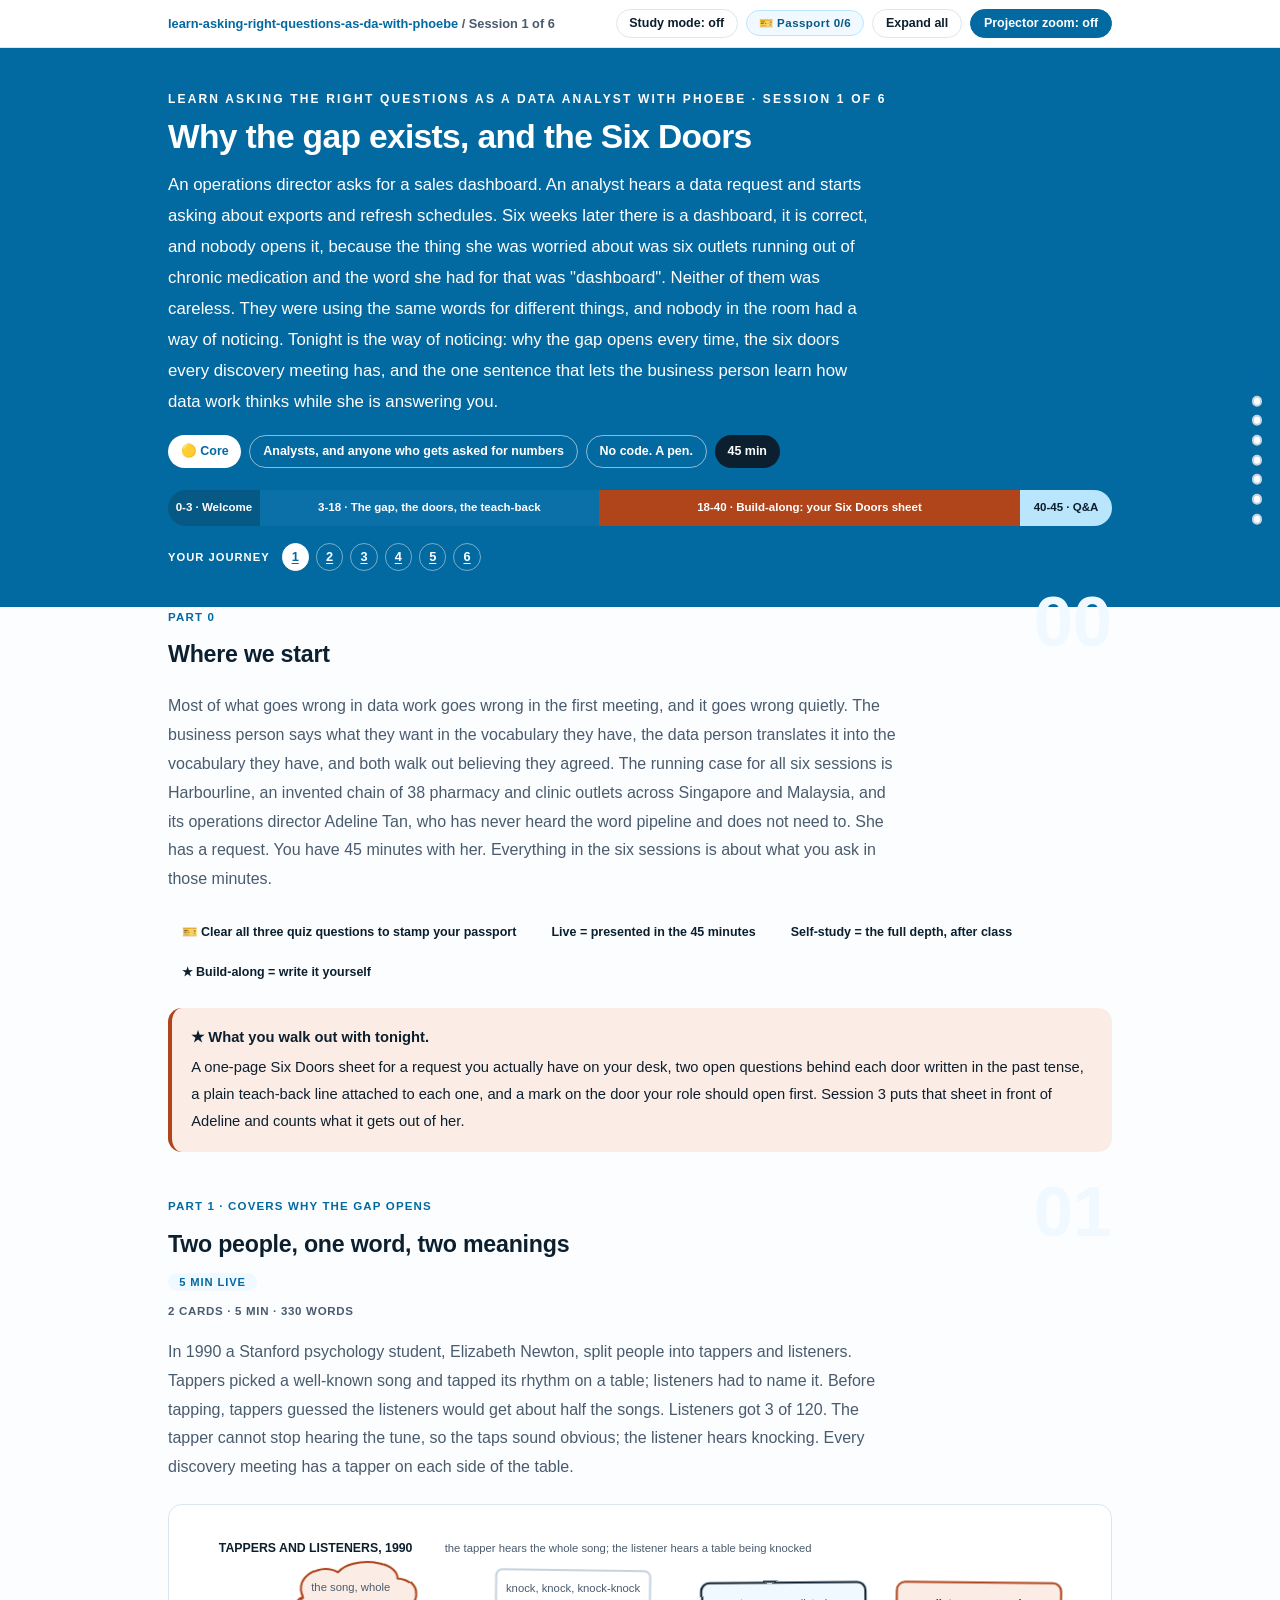
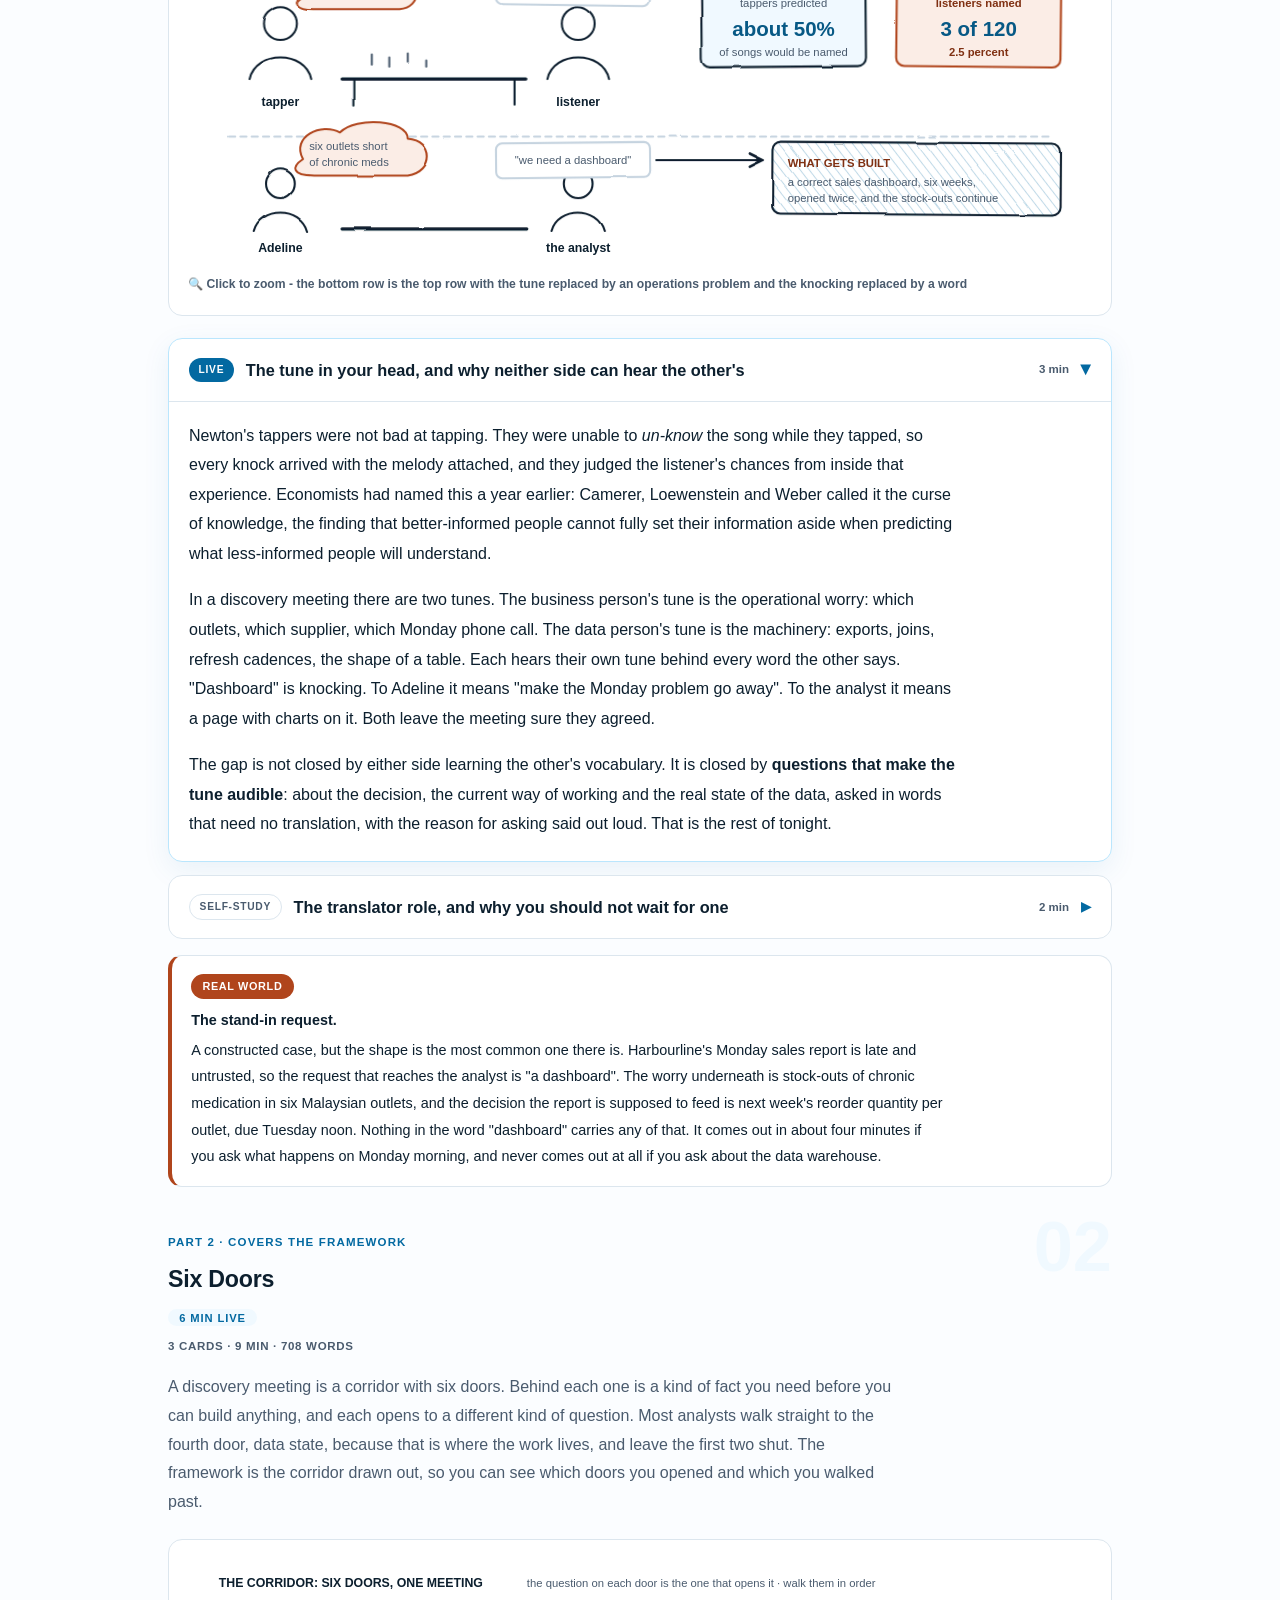
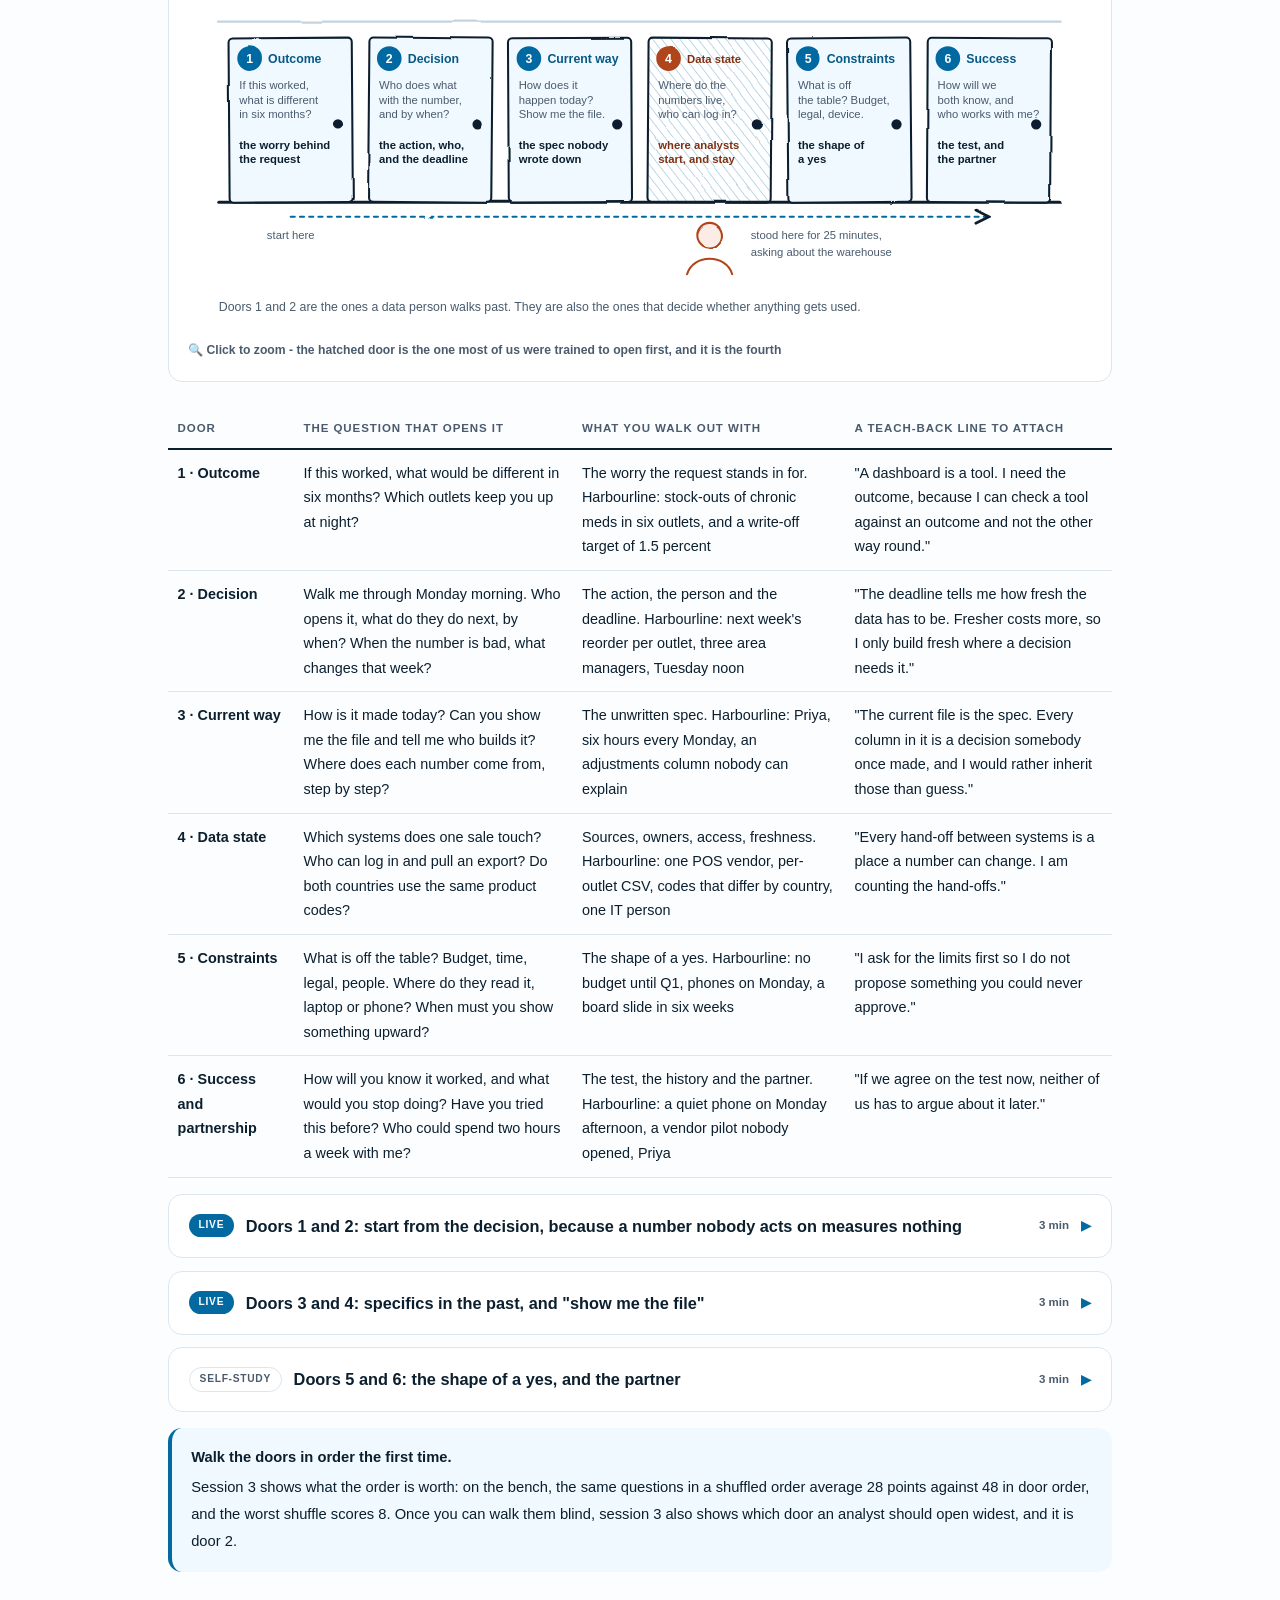
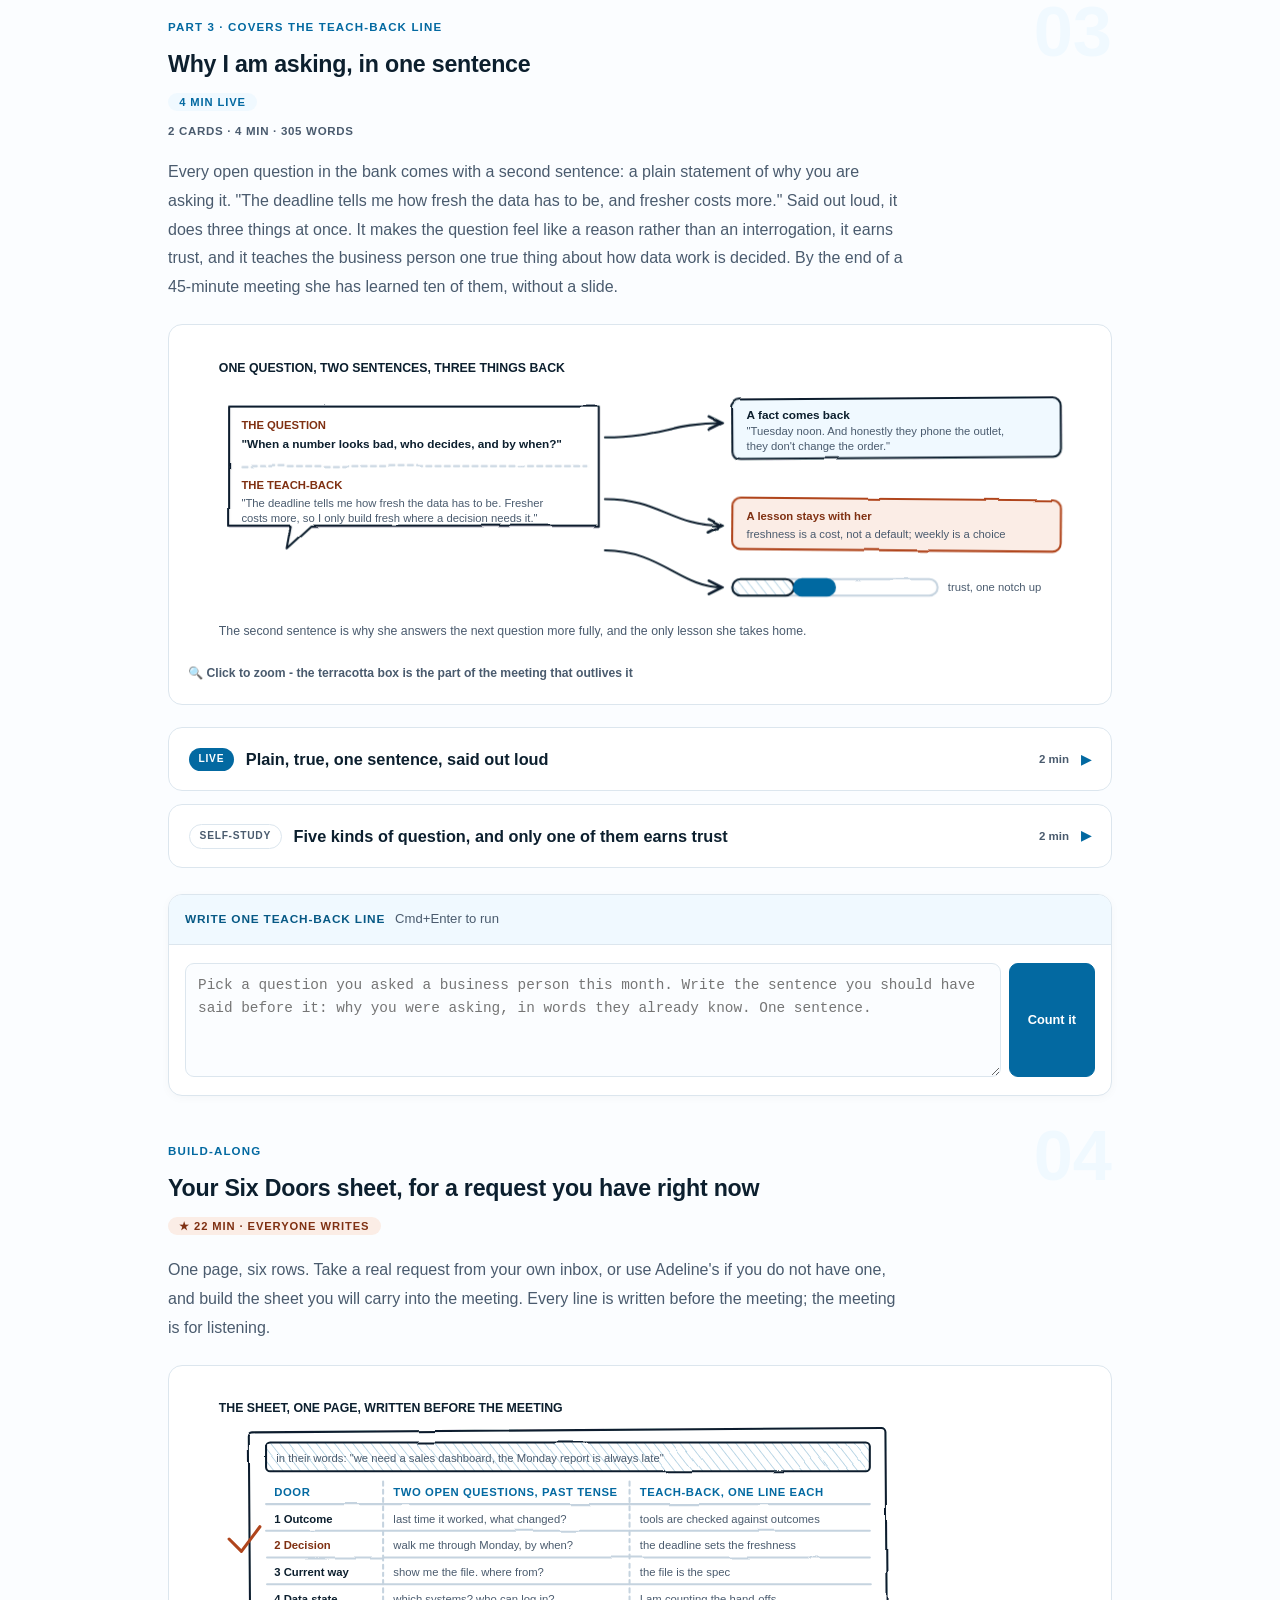
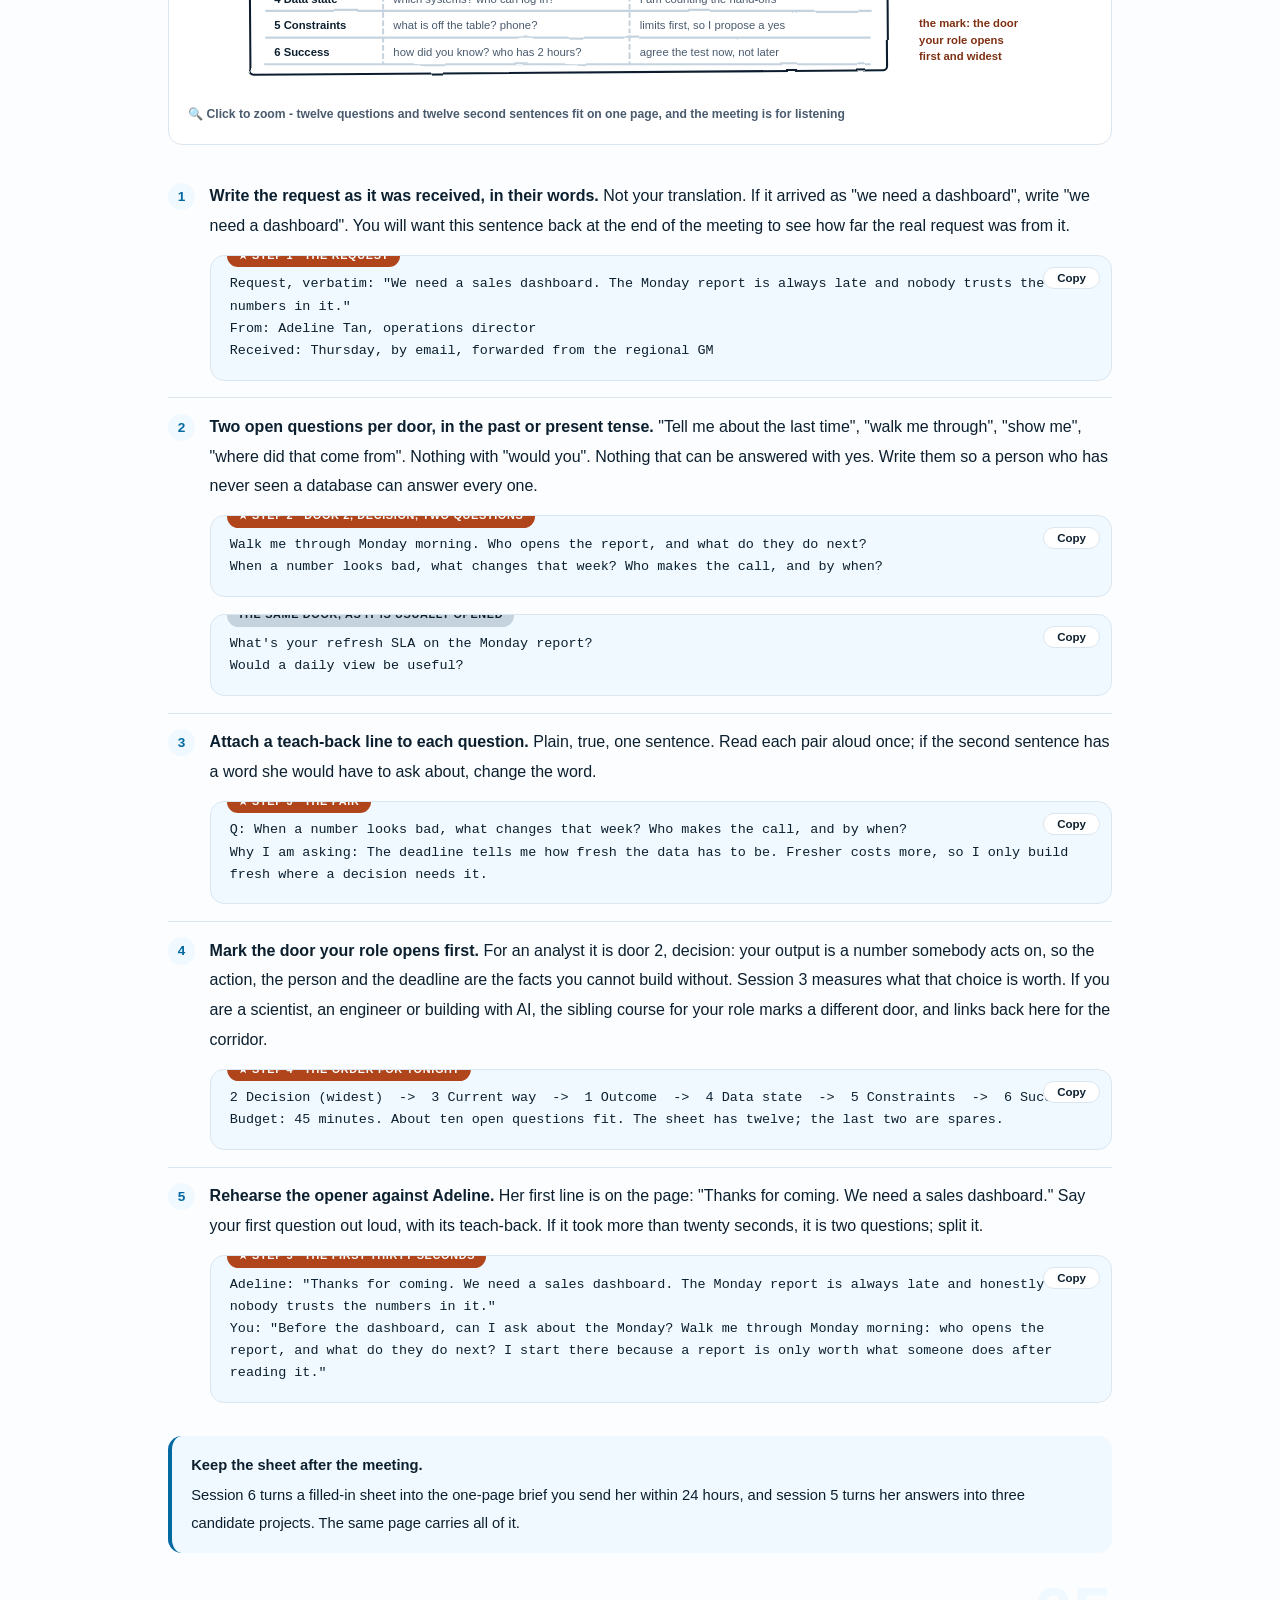
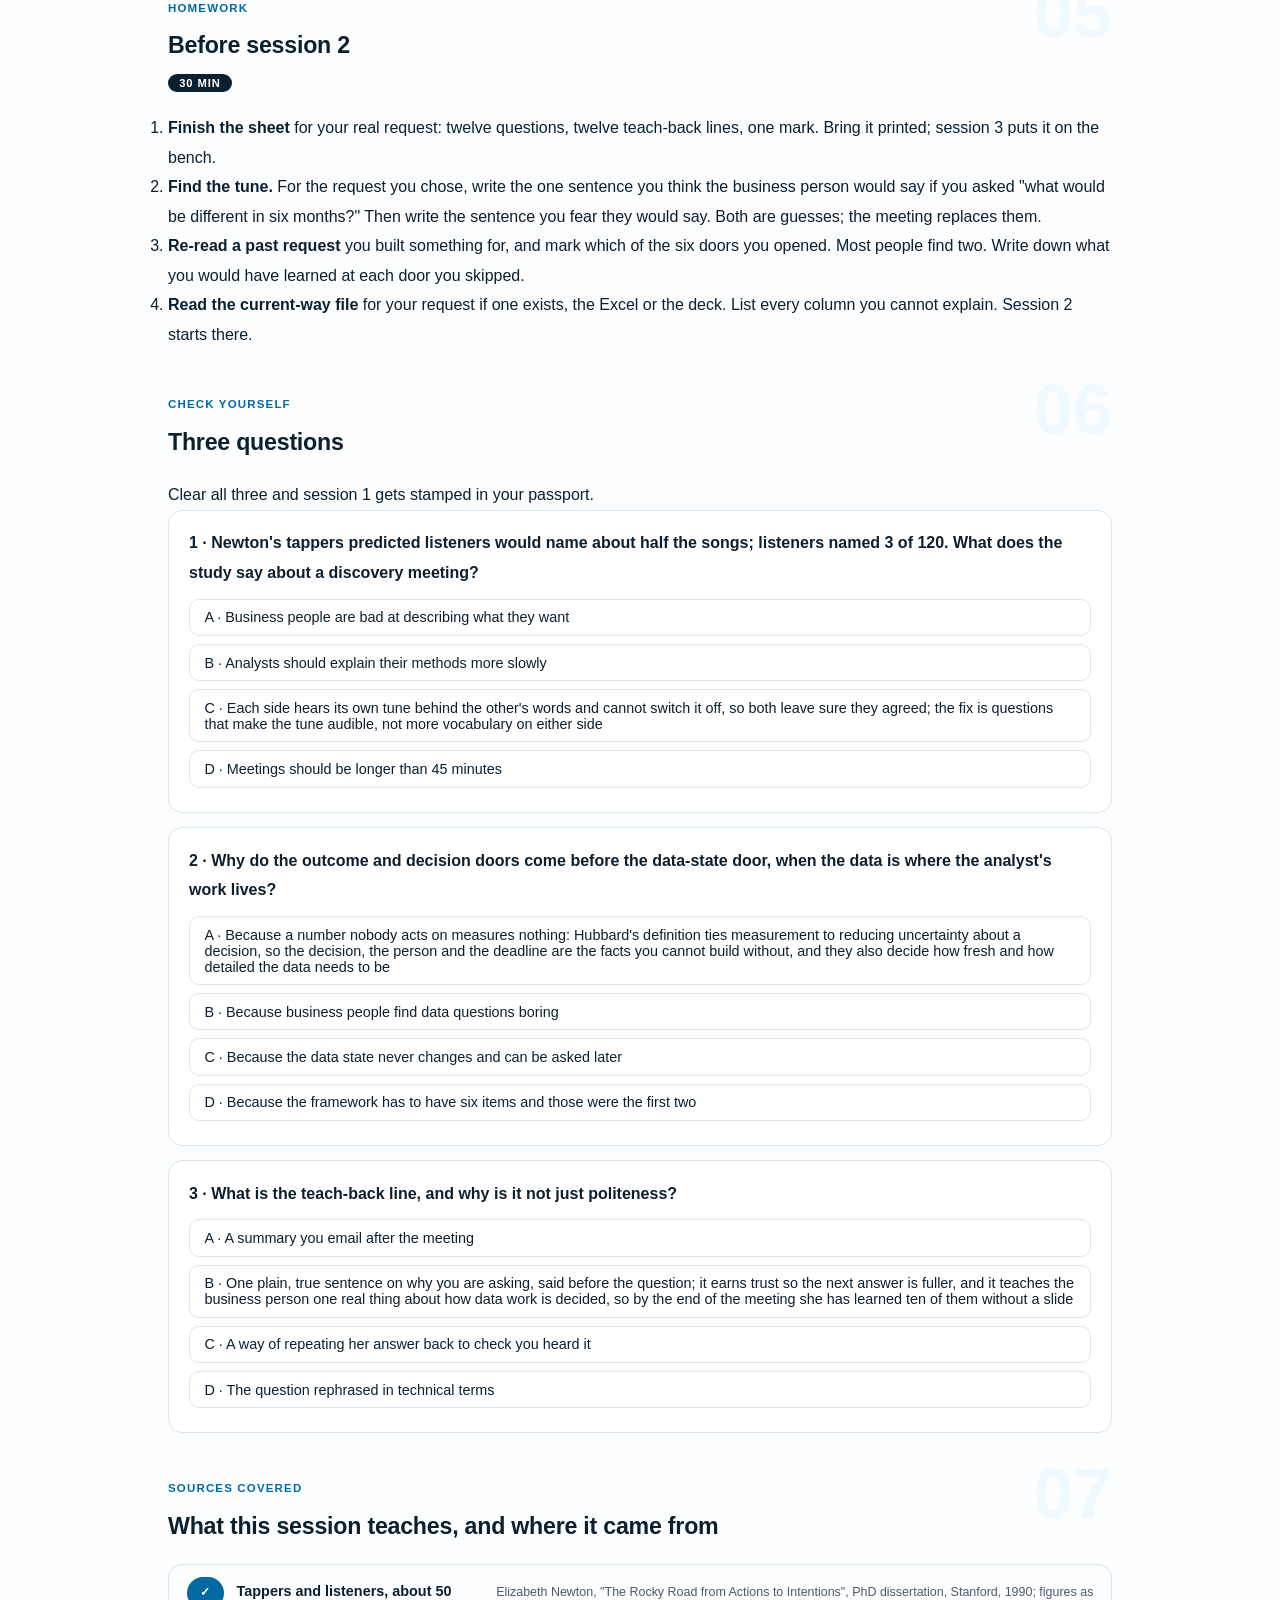
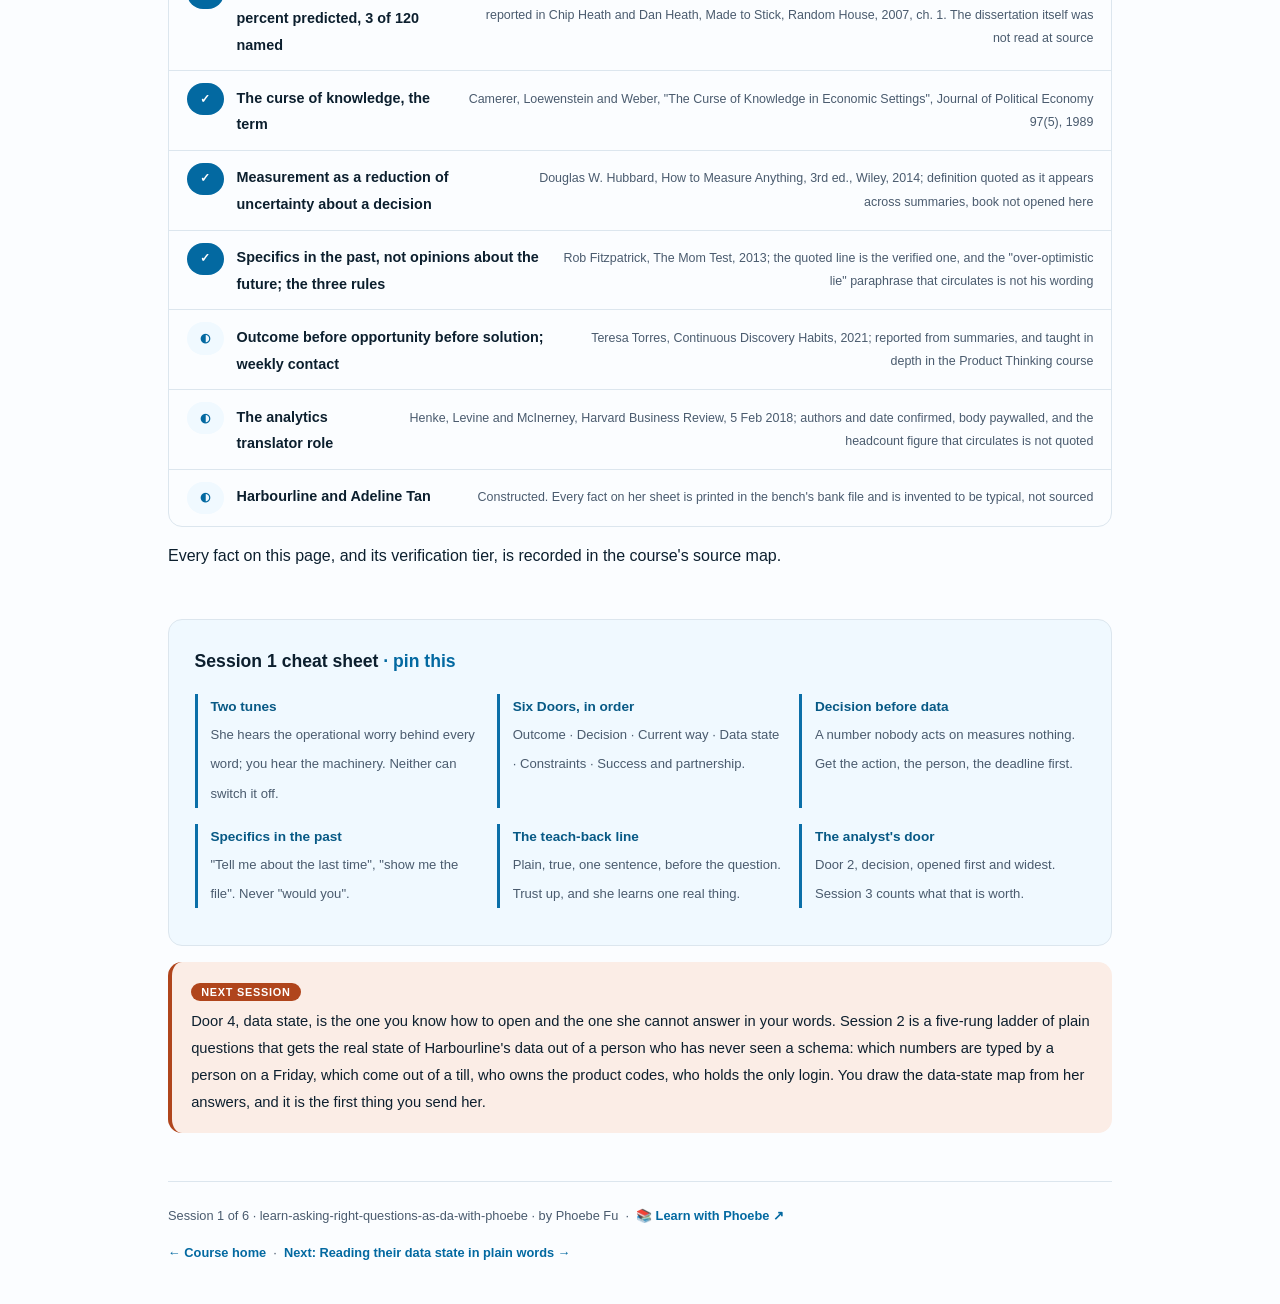
==== commit e8281416: "Light surfaces everywhere: lightbox, cheat panel, code boxes; contrast and phone-width fixes Every d" ====
--- a/courses/01-why-the-gap-and-the-six-doors.html
+++ b/courses/01-why-the-gap-and-the-six-doors.html
@@ -19,7 +19,7 @@
 <meta name="twitter:image" content="https://phoebefu6.github.io/learn-asking-right-questions-as-da-with-phoebe/assets/og-cover.png">
 <!-- social:end -->
 <title>Session 1 · Why the gap exists, and the Six Doors - learn asking the right questions as a data analyst with phoebe</title>
-<link rel="stylesheet" href="../assets/style.css?v=2">
+<link rel="stylesheet" href="../assets/style.css?v=18">
 </head>
 <body>
 
@@ -615,6 +615,6 @@
 
 </main>
 
-<script src="../assets/app.js?v=1"></script>
+<script src="../assets/app.js?v=18"></script>
 </body>
 </html>
--- a/assets/style.css
+++ b/assets/style.css
@@ -19,8 +19,8 @@
   --amber-ink: #7F3012;
   --amber-50: #FBEDE6;
   --paper: #FBFDFF;
-  --code-bg: #0B2233;
-  --code-ink: #DCE6EE;
+  --code-bg: #F0F9FF;
+  --code-ink: #0C1F2E;
   --scrim-rgb: 12,31,46;
   --shadow-rgb: 3,105,161;
   --radius: 14px;
@@ -52,7 +52,7 @@
   font-size: .75rem;
   letter-spacing: .18em;
   text-transform: uppercase;
-  opacity: .85;
+  opacity: 1;
   font-weight: 600;
 }
 .masthead h1 {
@@ -63,7 +63,7 @@
   letter-spacing: -.02em;
 }
 .masthead h1 .accent { color: inherit; }
-.masthead .sub { font-size: 1.05rem; opacity: .92; max-width: 44rem; }
+.masthead .sub { font-size: 1.05rem; opacity: 1; max-width: 44rem; }
 
 .chip-row { display: flex; flex-wrap: wrap; gap: .5rem; margin-top: 1.1rem; }
 .chip {
@@ -77,7 +77,7 @@
   white-space: nowrap;
 }
 .chip.level { background: #fff; color: var(--indigo); }
-.chip.audience { background: rgba(255,255,255,.16); color: #fff; border: 1px solid rgba(255,255,255,.35); }
+.chip.audience { background: rgba(255,255,255,.08); color: #fff; border: 1px solid rgba(255,255,255,.35); }
 .chip.time { background: var(--ink); color: #fff; font-variant-numeric: tabular-nums; }
 
 
@@ -241,7 +241,7 @@
 .pill.light { background: var(--indigo-50); color: var(--indigo); }
 .pill.inkpill { background: var(--ink); color: #fff; }
 .pill.amber, .pill.peach { background: var(--amber); color: #fff; }
-.pill.bare { color: var(--faint); }
+.pill.bare { color: var(--muted); }
 
 /* ---------- 4D grid ---------- */
 .grid-2 { display: grid; grid-template-columns: repeat(auto-fit, minmax(15rem, 1fr)); gap: .8rem; margin: .5rem 0 1rem; }
@@ -270,10 +270,11 @@
 table.clean td:first-child { font-weight: 600; }
 
 /* ---------- prompt boxes ---------- */
-.prompt-box {
+.prompt-box{
   position: relative;
-  background: var(--code-bg);
-  color: var(--code-ink);
+  background: #F0F9FF;
+  border: 1px solid #DCE6EE;
+  color: #0C1F2E;
   border-radius: var(--radius);
   padding: 1.1rem 1.2rem;
   margin: 1rem 0 1.2rem;
@@ -283,12 +284,12 @@
   white-space: pre-wrap;
   word-break: break-word;
 }
-.prompt-box .label {
+.prompt-box .label{
   position: absolute;
   top: -0.7rem;
   left: 1rem;
-  background: var(--indigo);
-  color: #fff;
+  background: #0369A1;
+  color: #FFFFFF;
   font-family: "Inter", -apple-system, sans-serif;
   font-size: .68rem;
   font-weight: 700;
@@ -299,13 +300,13 @@
 }
 .prompt-box.bad .label { background: var(--faint); color: var(--ink); }
 .prompt-box.good .label { background: var(--amber); color: #fff; }
-.copy-btn {
+.copy-btn{
   position: absolute;
   top: .7rem;
   right: .7rem;
-  background: rgba(255,255,255,.1);
-  border: 1px solid rgba(255,255,255,.25);
-  color: #fff;
+  background: #FFFFFF;
+  border: 1px solid #DCE6EE;
+  color: #0C1F2E;
   border-radius: 999px;
   padding: .25rem .8rem;
   font-size: .72rem;
@@ -314,7 +315,7 @@
   font-family: "Inter", -apple-system, sans-serif;
   transition: background .15s ease;
 }
-.copy-btn:hover { background: rgba(255,255,255,.22); }
+.copy-btn:hover { background: #DCE6EE; }
 .copy-btn.copied { background: var(--amber); border-color: var(--amber); color: #fff; }
 
 /* ---------- demo steps ---------- */
@@ -409,7 +410,7 @@
   gap: .4rem;
 }
 
-.lightbox {
+.lightbox{
   position: fixed;
   inset: 0;
   z-index: 100;
@@ -421,8 +422,10 @@
   cursor: zoom-out;
 }
 .lightbox.open { display: flex; }
-.lightbox .inner {
+.lightbox .inner{
   background: #fff;
+  border: 1px solid #DCE6EE;
+  box-shadow: 0 10px 40px rgba(12,31,46,.14);
   border-radius: var(--radius);
   padding: 2rem;
   max-width: 94vw;
@@ -430,13 +433,12 @@
   overflow: auto;
 }
 .lightbox .inner svg, .lightbox .inner img { width: min(88vw, 70rem); height: auto; }
-.lightbox .close-hint {
+.lightbox .close-hint{
   position: fixed;
   top: 1rem; right: 1.4rem;
-  color: #fff;
+  color: #0C1F2E;
   font-size: .8rem;
   font-weight: 600;
-  opacity: .8;
 }
 
 /* ---------- courses covered ---------- */
@@ -455,19 +457,20 @@
 .covered-row .note { margin-left: auto; color: var(--muted); font-size: .78rem; text-align: right; }
 
 /* ---------- cheat sheet footer ---------- */
-.cheat {
-  background: var(--ink);
-  color: #fff;
+.cheat{
+  background: #F0F9FF;
+  border: 1px solid #DCE6EE;
+  color: #0C1F2E;
   border-radius: var(--radius);
   padding: 1.6rem 1.6rem 1.3rem;
   margin-top: 3rem;
 }
 .cheat h3 { font-size: 1.1rem; margin-bottom: 1rem; }
-.cheat h3 span { color: var(--indigo-soft); }
+.cheat h3 span { color: #0369A1; }
 .cheat .grid-2 { gap: 1rem; }
 .cheat .cheat-item { border-left: 3px solid var(--indigo-mid); padding-left: .8rem; }
-.cheat .cheat-item b { display: block; font-size: .85rem; color: var(--indigo-soft); }
-.cheat .cheat-item span { font-size: .82rem; opacity: .85; }
+.cheat .cheat-item b { display: block; font-size: .85rem; color: #075985; }
+.cheat .cheat-item span { font-size: .82rem; color: #4A5B6E; }
 
 footer.pagefoot {
   border-top: 1px solid var(--hairline);
@@ -562,7 +565,7 @@
   margin-top: 1.1rem;
   flex-wrap: wrap;
 }
-.journey .jlabel { font-size: .7rem; font-weight: 700; text-transform: uppercase; letter-spacing: .09em; opacity: .8; margin-right: .3rem; }
+.journey .jlabel { font-size: .7rem; font-weight: 700; text-transform: uppercase; letter-spacing: .09em; opacity: 1; margin-right: .3rem; }
 .journey a {
   width: 1.7rem; height: 1.7rem;
   border-radius: 999px;
@@ -1160,7 +1163,7 @@
   transition: all .18s ease;
 }
 .pp-stamp:hover { border-color: var(--indigo-soft); }
-.pp-stamp i { font-size: 1.3rem; font-style: normal; opacity: .35; }
+.pp-stamp i { font-size: 1.3rem; font-style: normal; opacity: 1; }
 .pp-stamp b { font: 800 0.7rem Inter, sans-serif; }
 .pp-stamp.got {
   border-style: solid; border-color: var(--indigo);
@@ -1322,3 +1325,28 @@
 .ask-q.is-asked.is-jargon { border-color: var(--amber); background: var(--amber-50); }
 .ask-q.is-asked.is-leading { border-color: #FCA5A5; background: #FEF2F2; }
 @media (max-width: 640px) { .ask-list { grid-template-columns: 1fr; } .ask-head .ask-reset { margin-left: 0; } }
+
+/* layout-patch-3: phone-width overflow (2026-10-10) */
+.sql-bar { flex-wrap: wrap; }
+@media (max-width: 480px) {
+  .covered-row { flex-wrap: wrap; }
+  .covered-row .note { margin-left: 0; text-align: left; flex-basis: 100%; }
+  details.card summary { flex-wrap: wrap; }
+  details.card summary .mini { white-space: normal; }
+  .wk, .sqlbox, .prompt-box, pre { max-width: 100%; overflow-x: auto; }
+  .mono, code, strong, .note { overflow-wrap: anywhere; }
+  select, input[type=range], label { max-width: 100%; }
+  canvas, svg, img { max-width: 100%; height: auto; }
+  .tree-kids, .tree-node-wrap, .tree-node, .rb-night, .al-row, .gd-field, .tl-row, .sl-row { max-width: 100%; overflow-x: auto; }
+  .tl-cols, .sl-cols, .bb-cols, .ev-cols, [class$="-cols"] { grid-template-columns: 1fr !important; display: grid; }
+  .tl-cols > *, .sl-cols > *, [class$="-cols"] > * { min-width: 0; max-width: 100%; }
+  .mono { white-space: normal; }
+  .er-w, .bb-lab, .tl-lev, .sl-lev { max-width: 100%; white-space: normal; }
+}
+/* contrast-patch-2b */
+.cheat a { color: var(--indigo-deep, var(--ink)); }
+.chip.audience { background: transparent; border-color: rgba(255,255,255,.55); }
+.masthead a, .masthead .sub a { color: #fff; text-decoration: underline; text-underline-offset: 2px; }
+.prompt-box b, .prompt-box strong { color: var(--indigo-deep, var(--ink)); }
+.prompt-box span, .prompt-box em, .prompt-box i { color: inherit; }
+.pp-stamp i { color: var(--ink); }
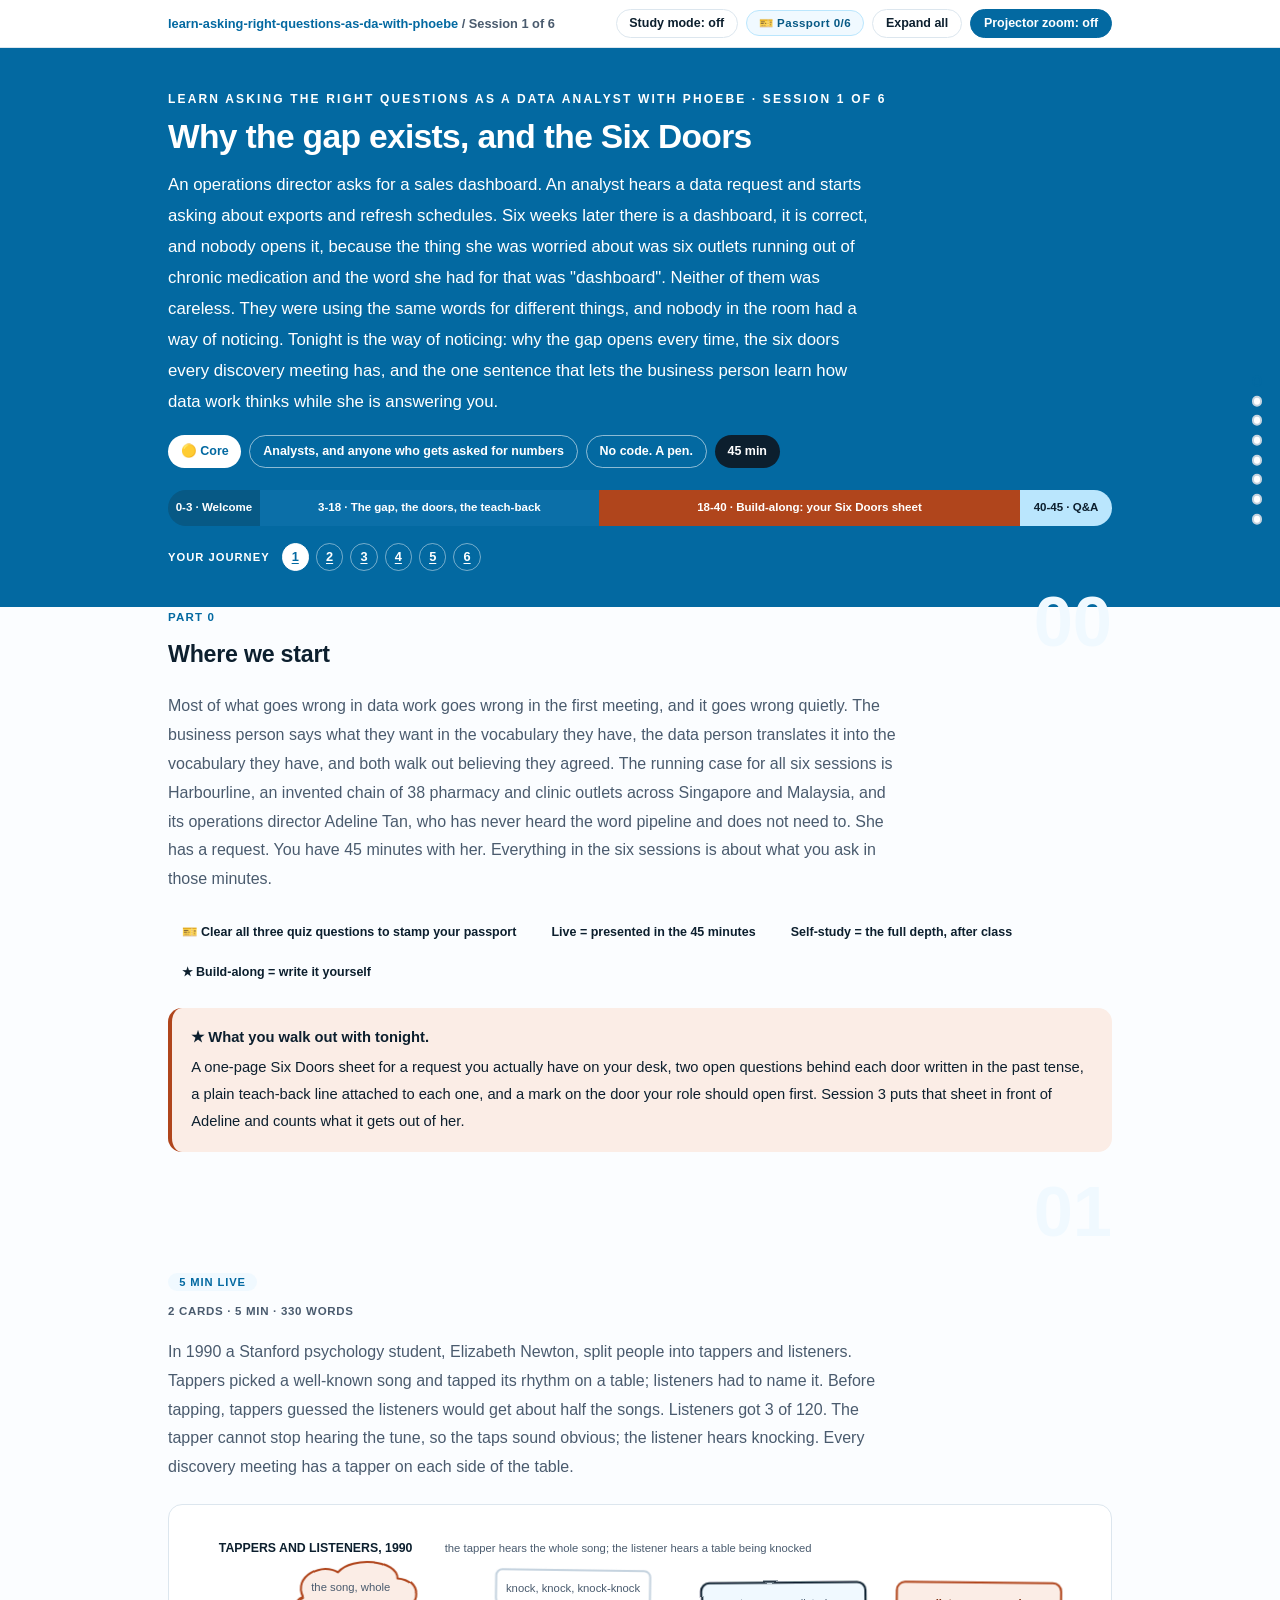
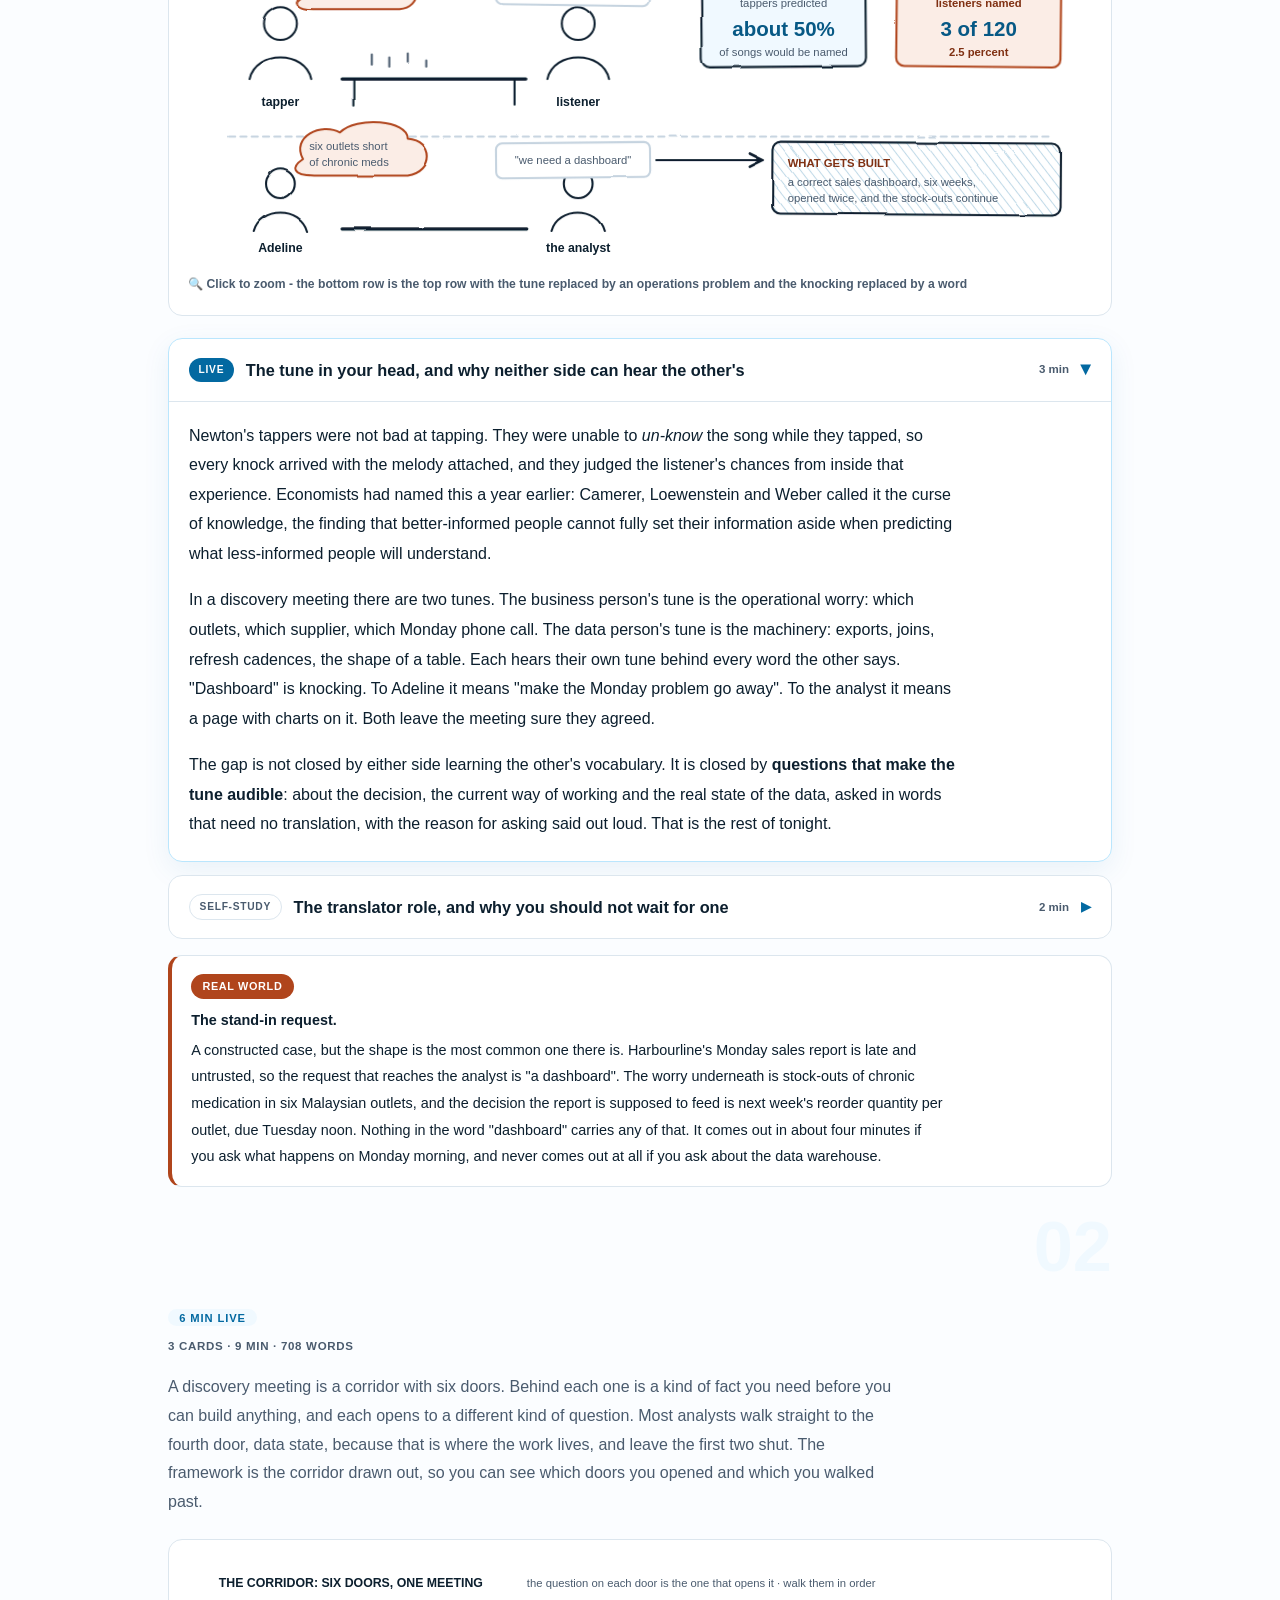
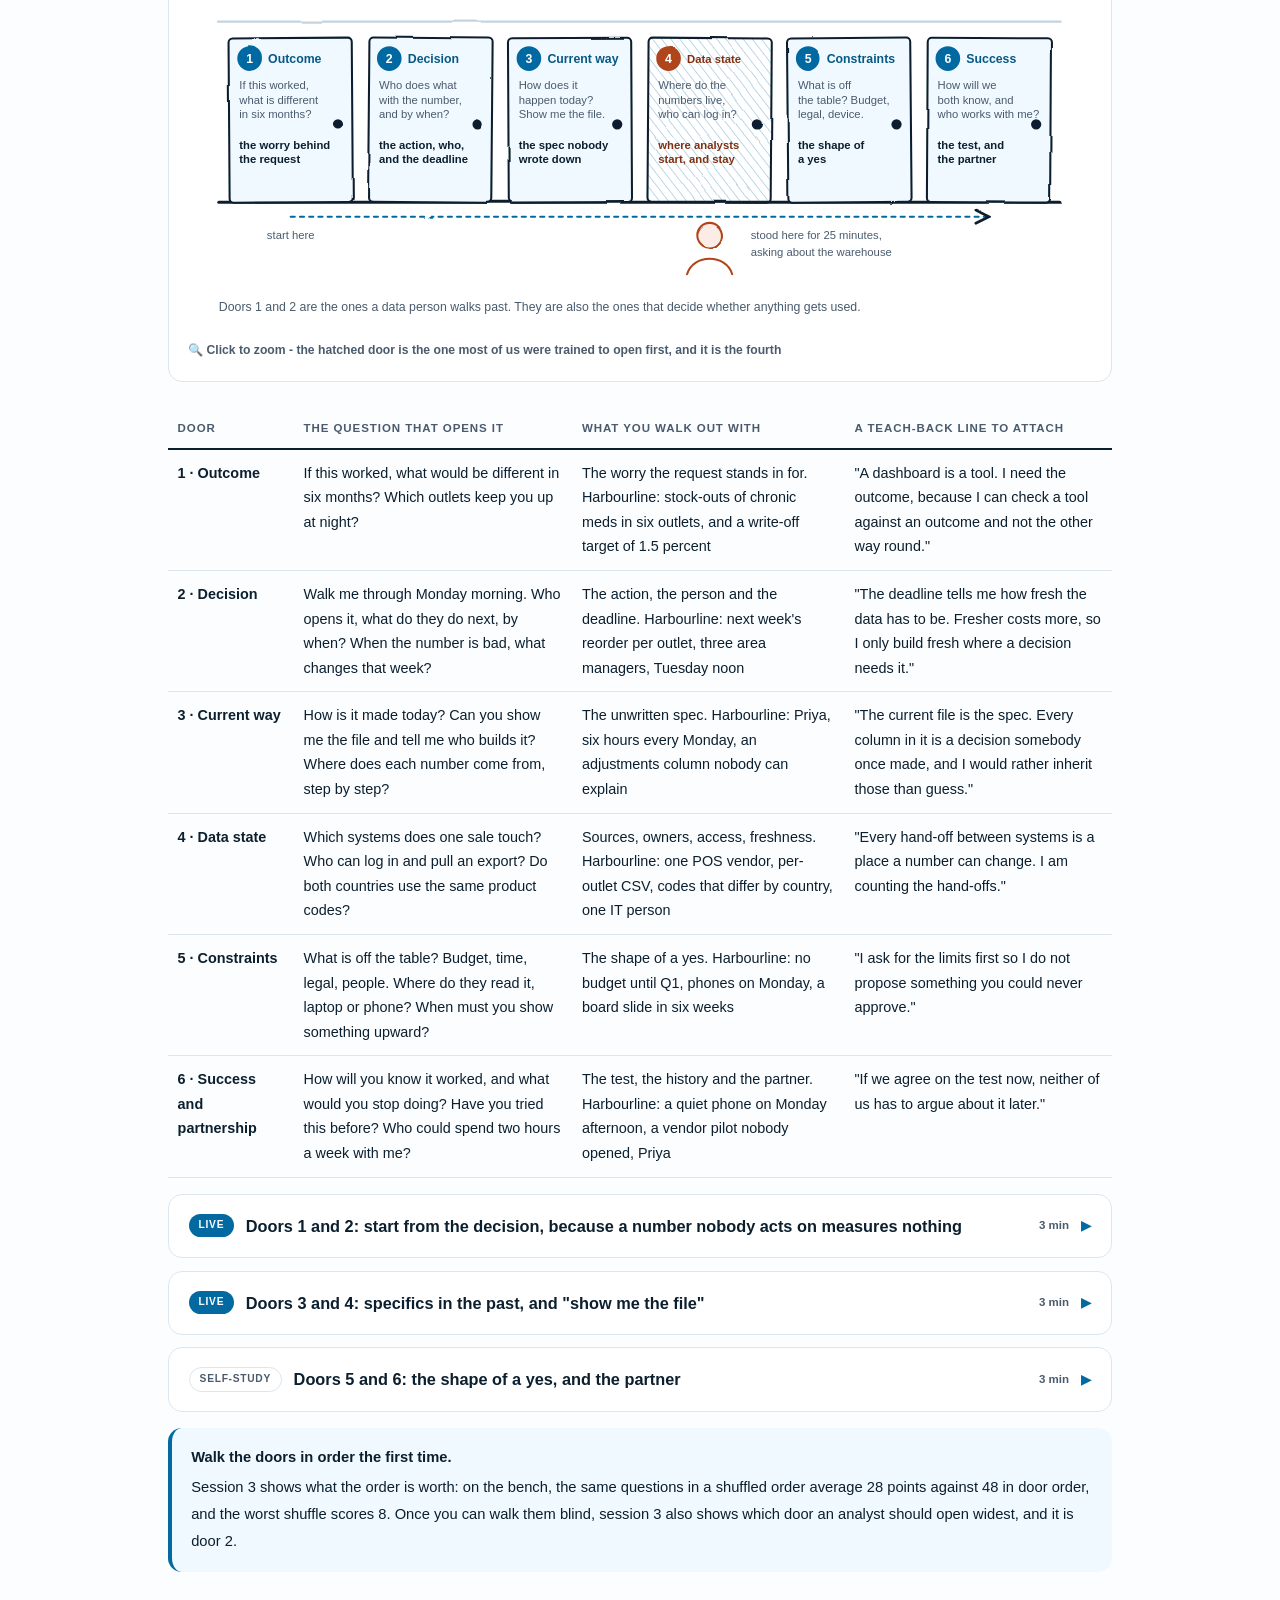
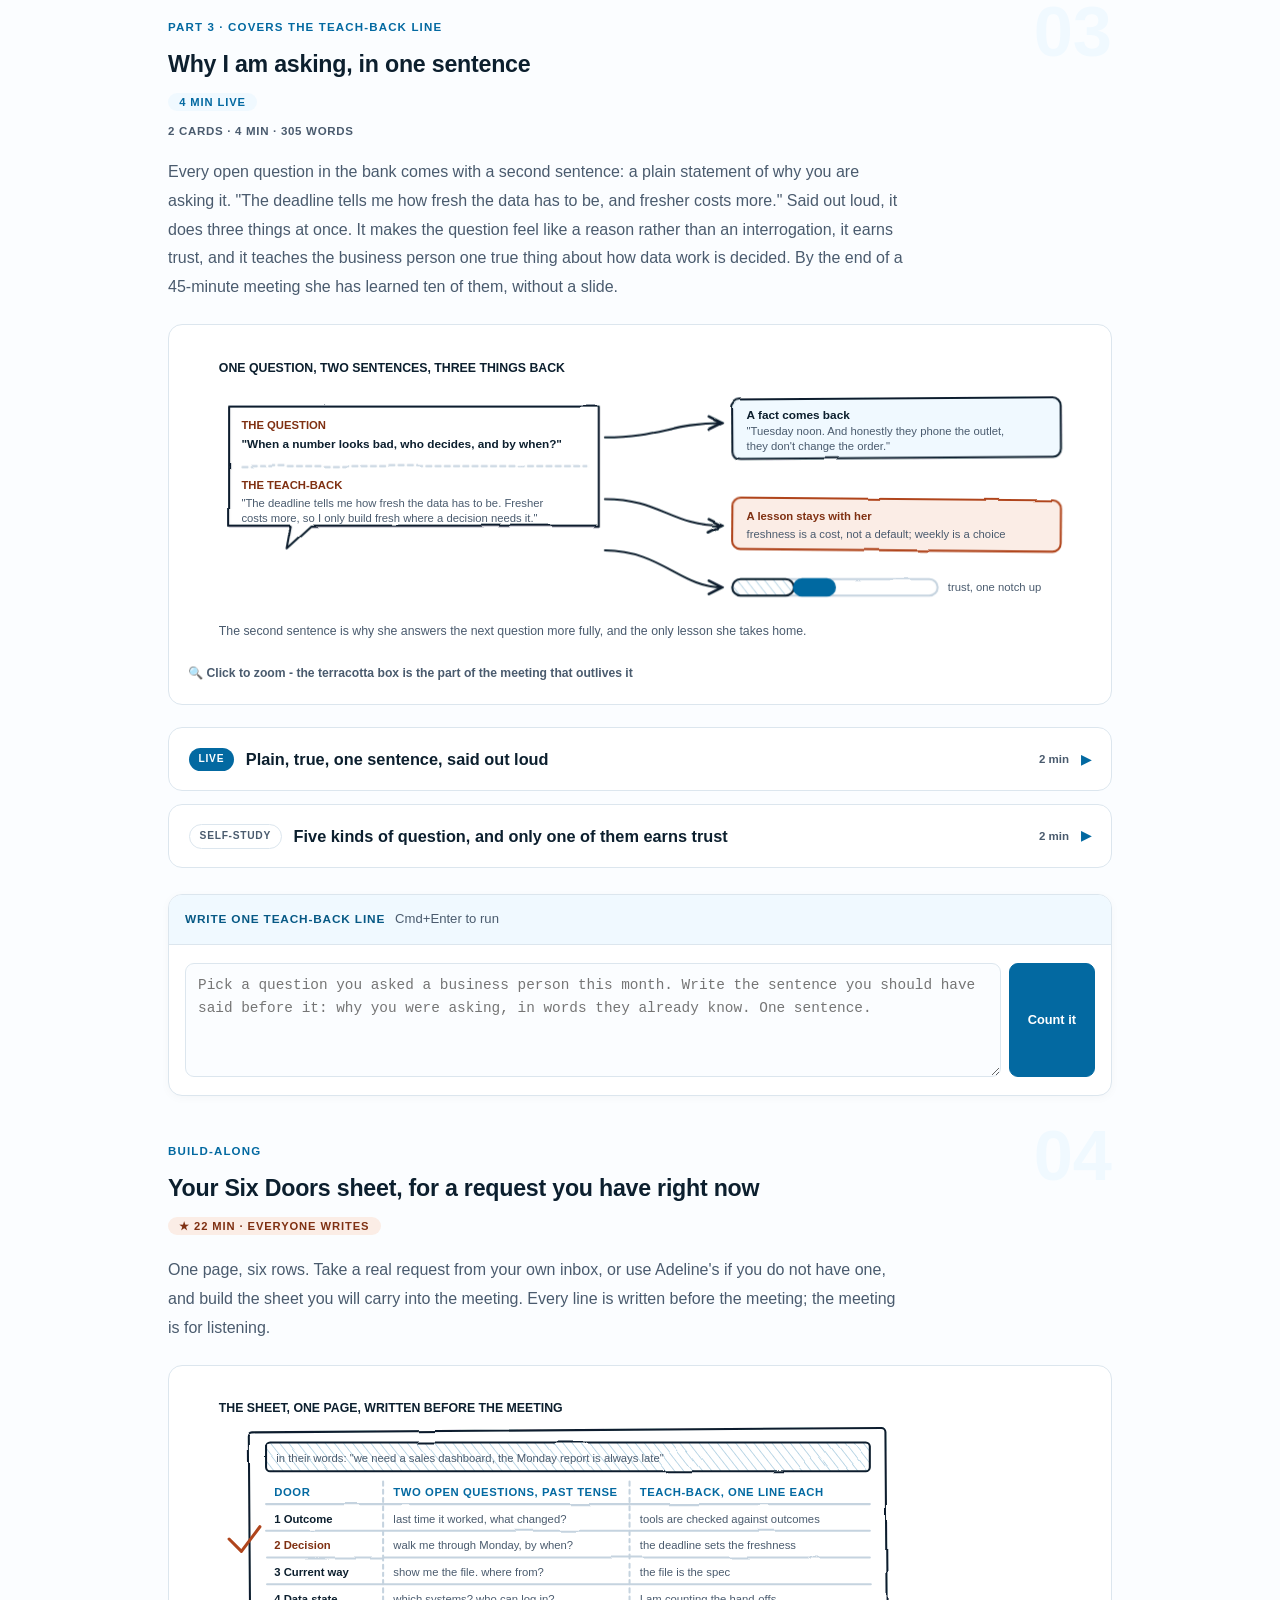
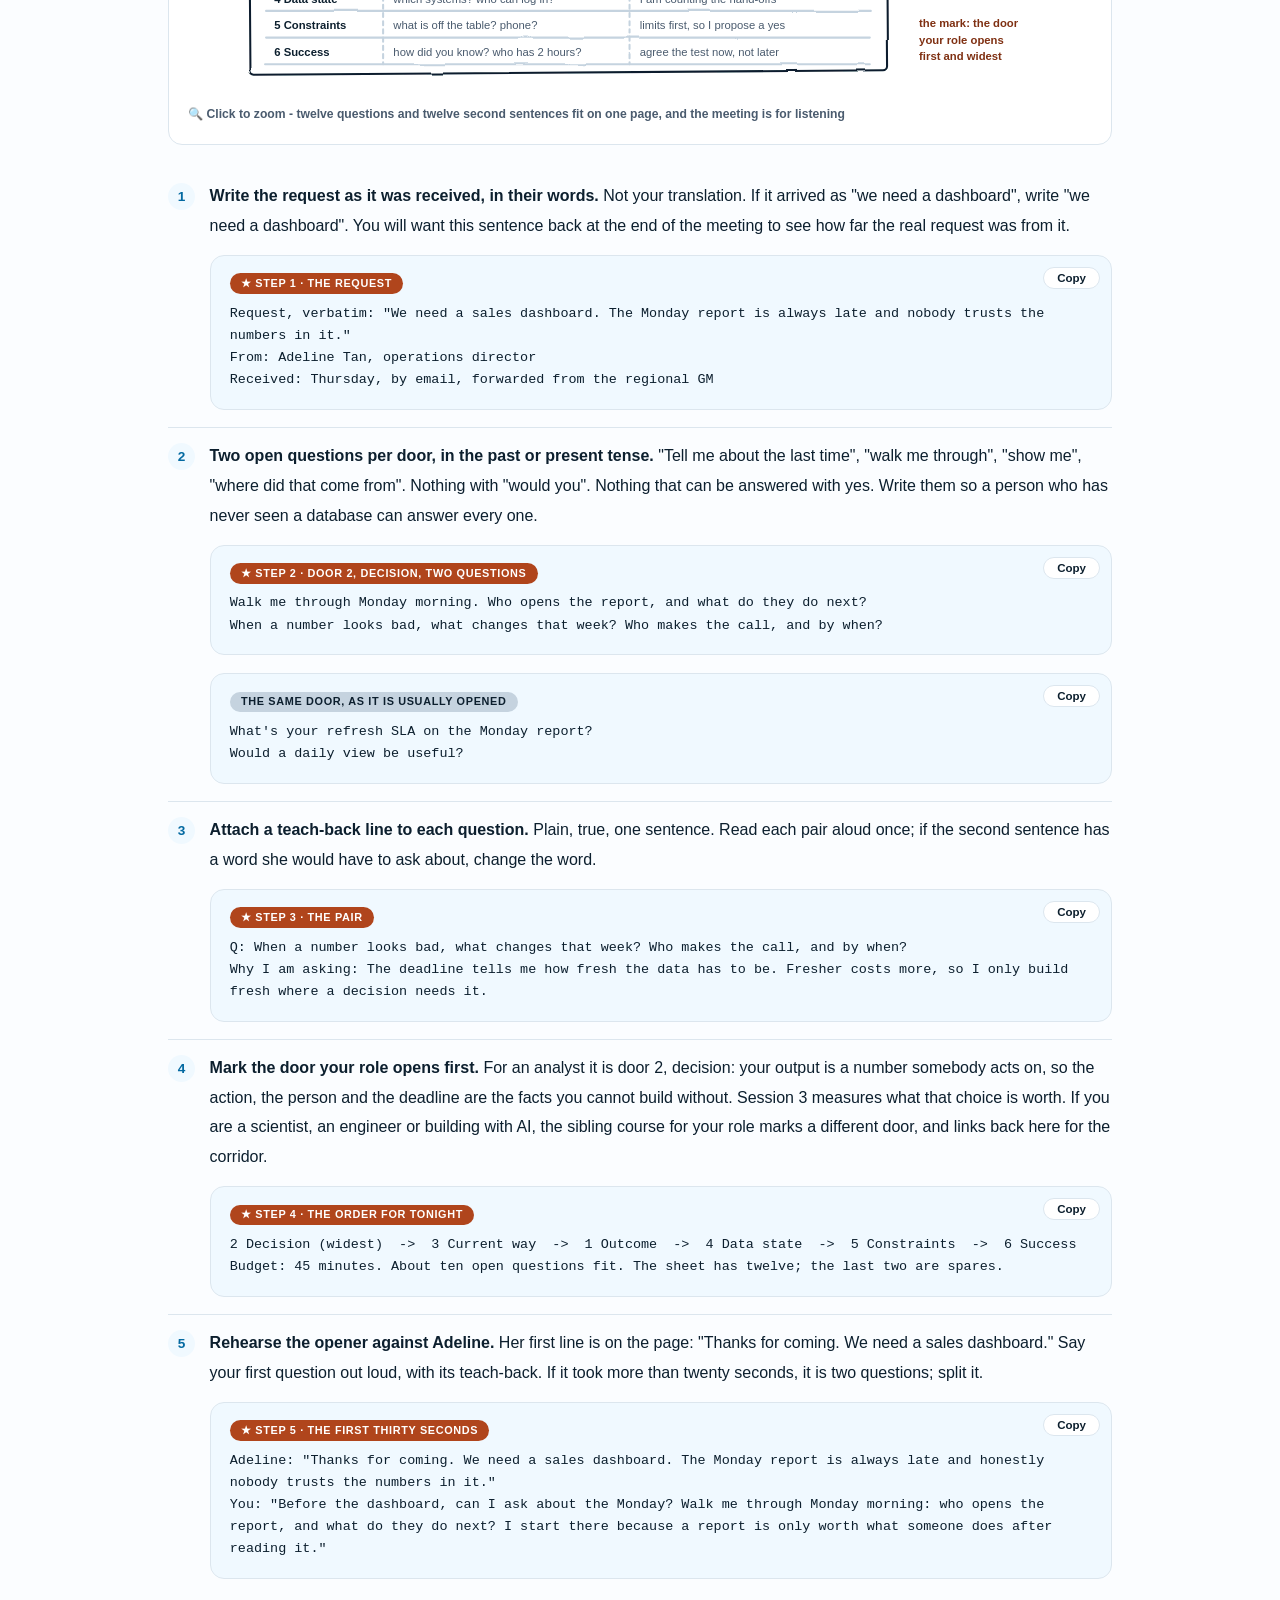
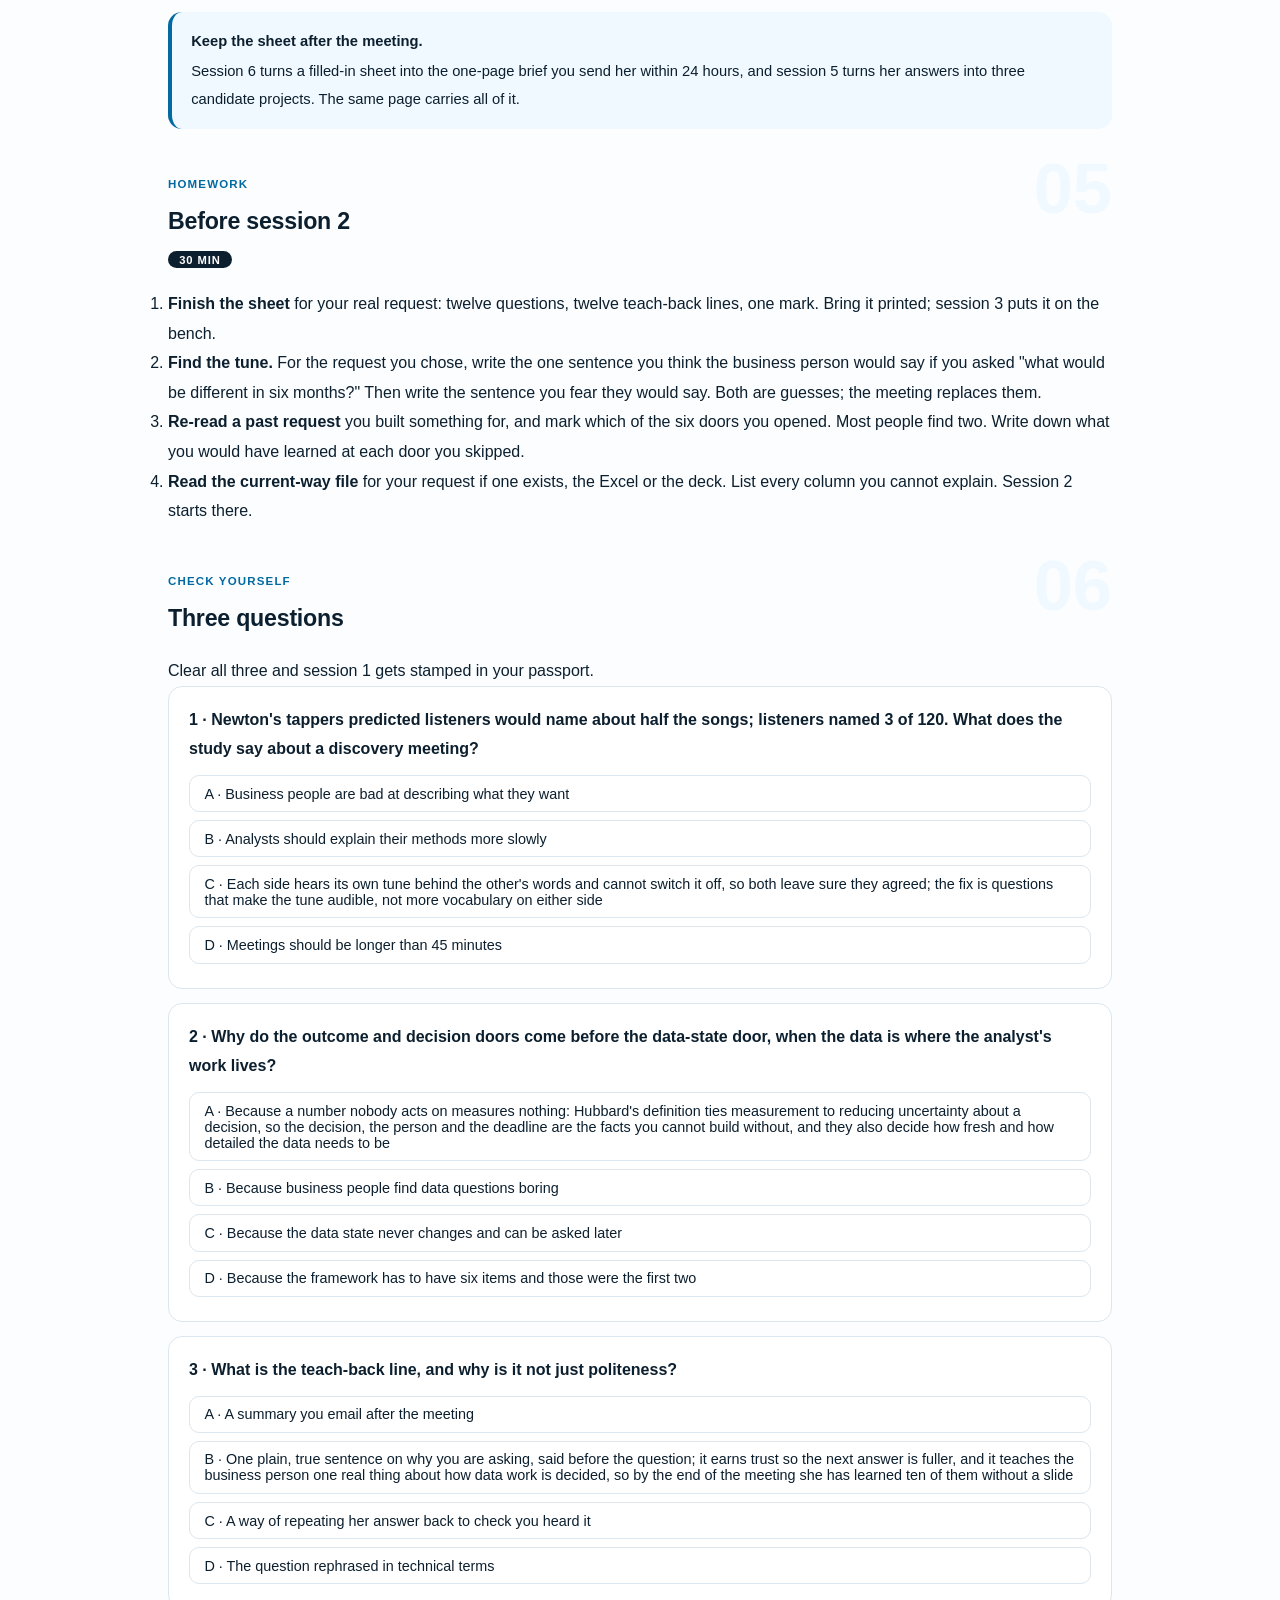
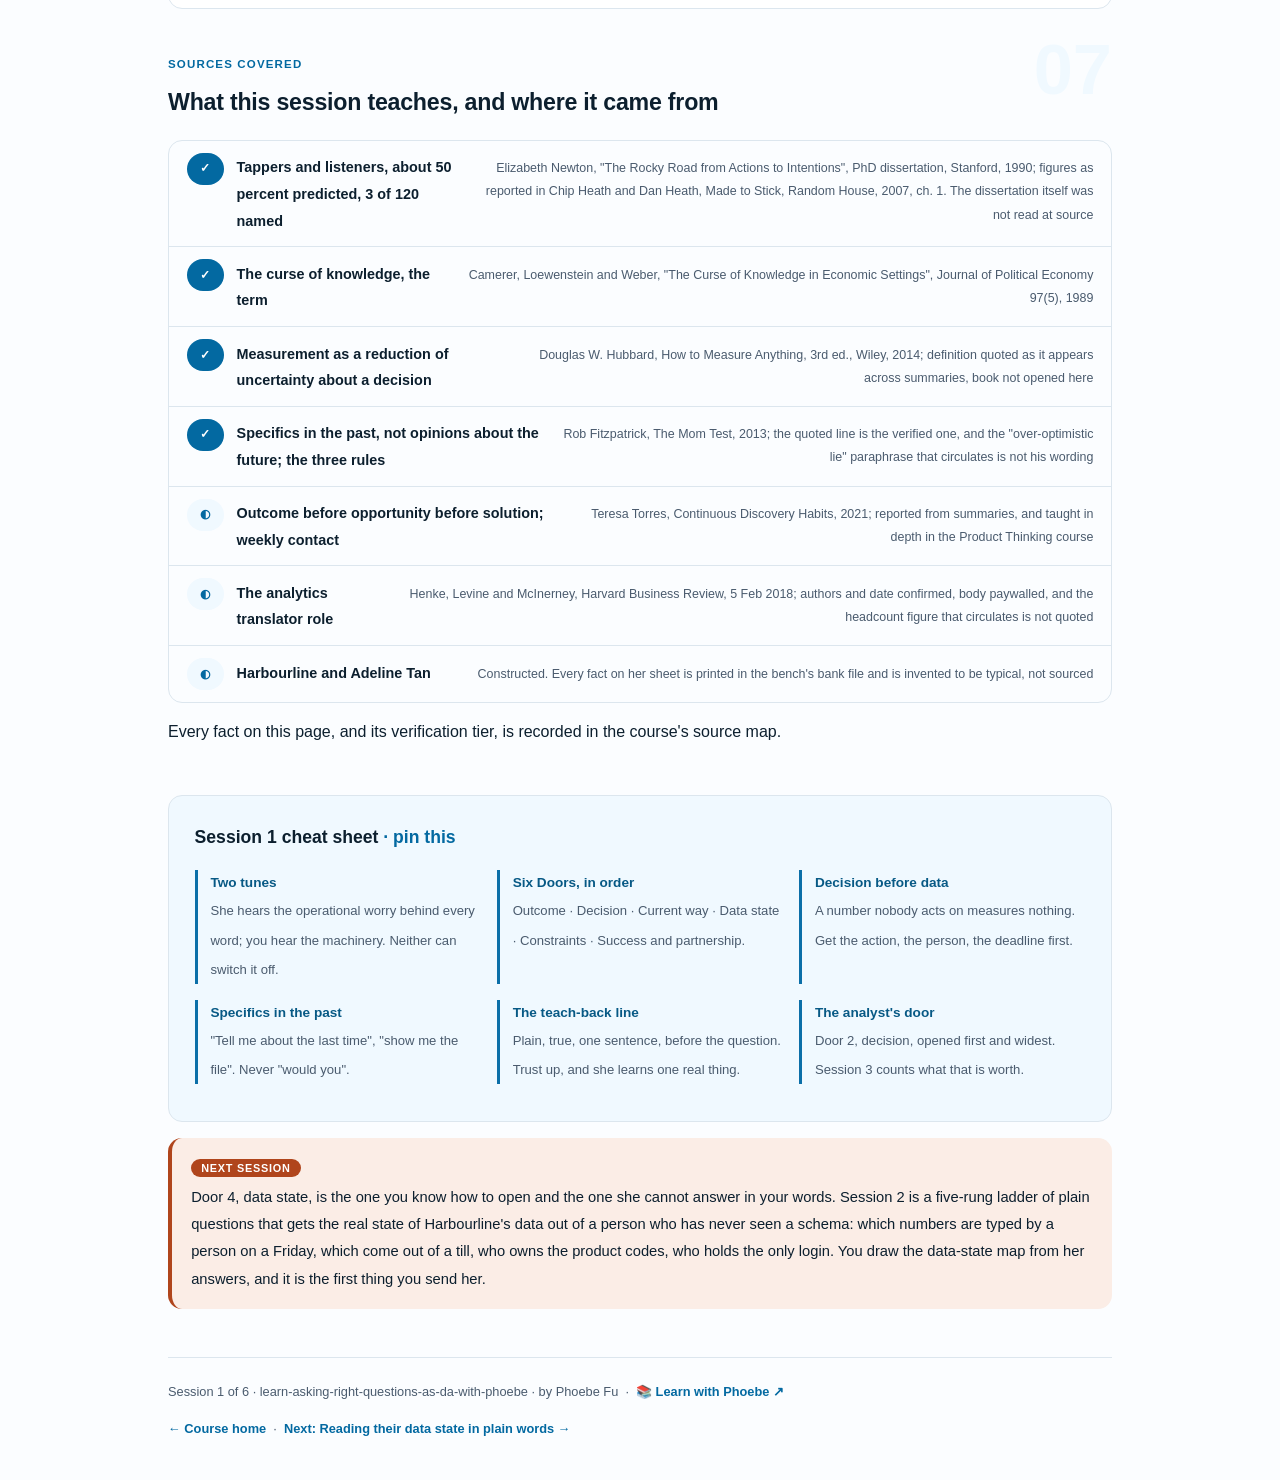
==== commit f406241f: "Prompt-box label inside the box: overflow no longer cuts it in half The label hung 0.7rem above the " ====
--- a/courses/01-why-the-gap-and-the-six-doors.html
+++ b/courses/01-why-the-gap-and-the-six-doors.html
@@ -19,7 +19,7 @@
 <meta name="twitter:image" content="https://phoebefu6.github.io/learn-asking-right-questions-as-da-with-phoebe/assets/og-cover.png">
 <!-- social:end -->
 <title>Session 1 · Why the gap exists, and the Six Doors - learn asking the right questions as a data analyst with phoebe</title>
-<link rel="stylesheet" href="../assets/style.css?v=18">
+<link rel="stylesheet" href="../assets/style.css?v=19">
 </head>
 <body>
 
--- a/assets/style.css
+++ b/assets/style.css
@@ -1350,3 +1350,8 @@
 .prompt-box b, .prompt-box strong { color: var(--indigo-deep, var(--ink)); }
 .prompt-box span, .prompt-box em, .prompt-box i { color: inherit; }
 .pp-stamp i { color: var(--ink); }
+
+/* Prompt-box label sits inside the box (2026-10-12). Hanging it 0.7rem above the edge let any
+   overflow:auto parent cut it in half; in normal flow nothing can clip it. The right margin
+   keeps it clear of the Copy button; long labels wrap instead of running under it. */
+.prompt-box > .label{ position: static; display: table; margin: 0 5.2rem .55rem 0; white-space: normal; line-height: 1.45; }
